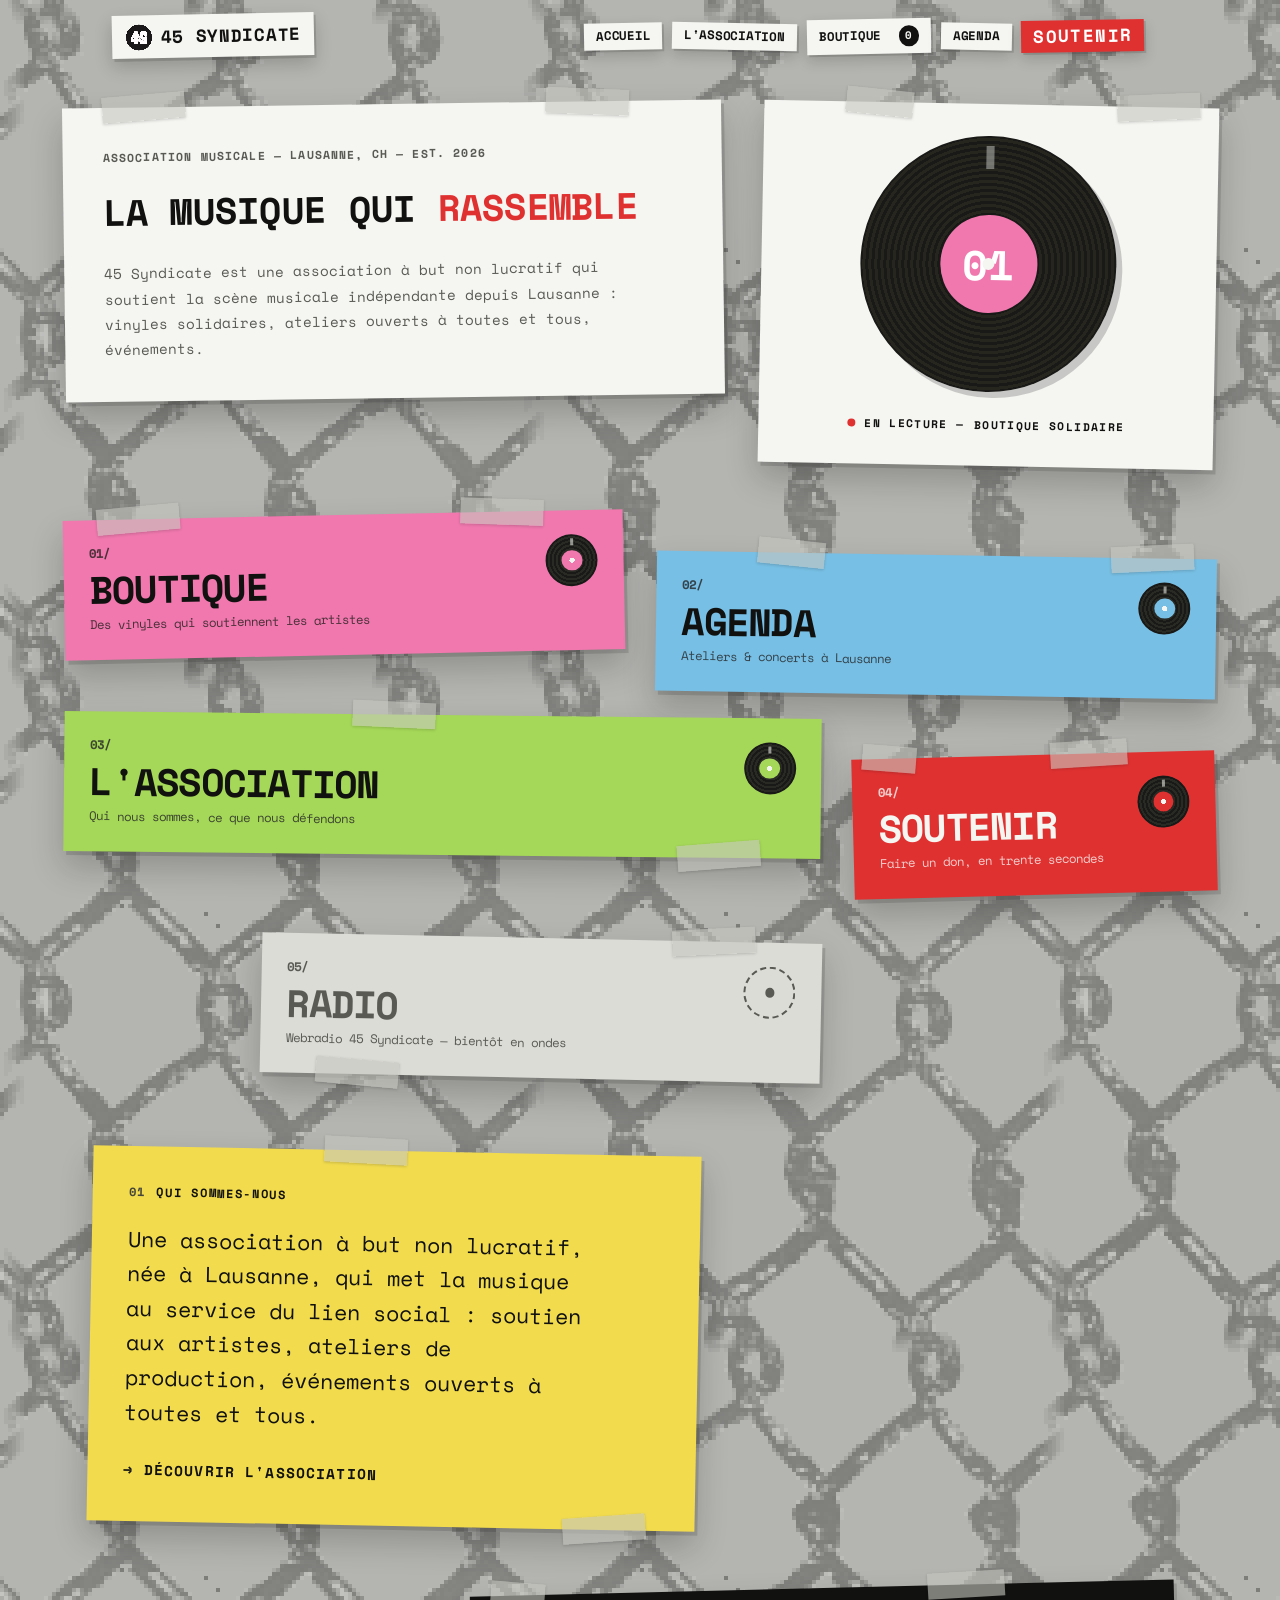
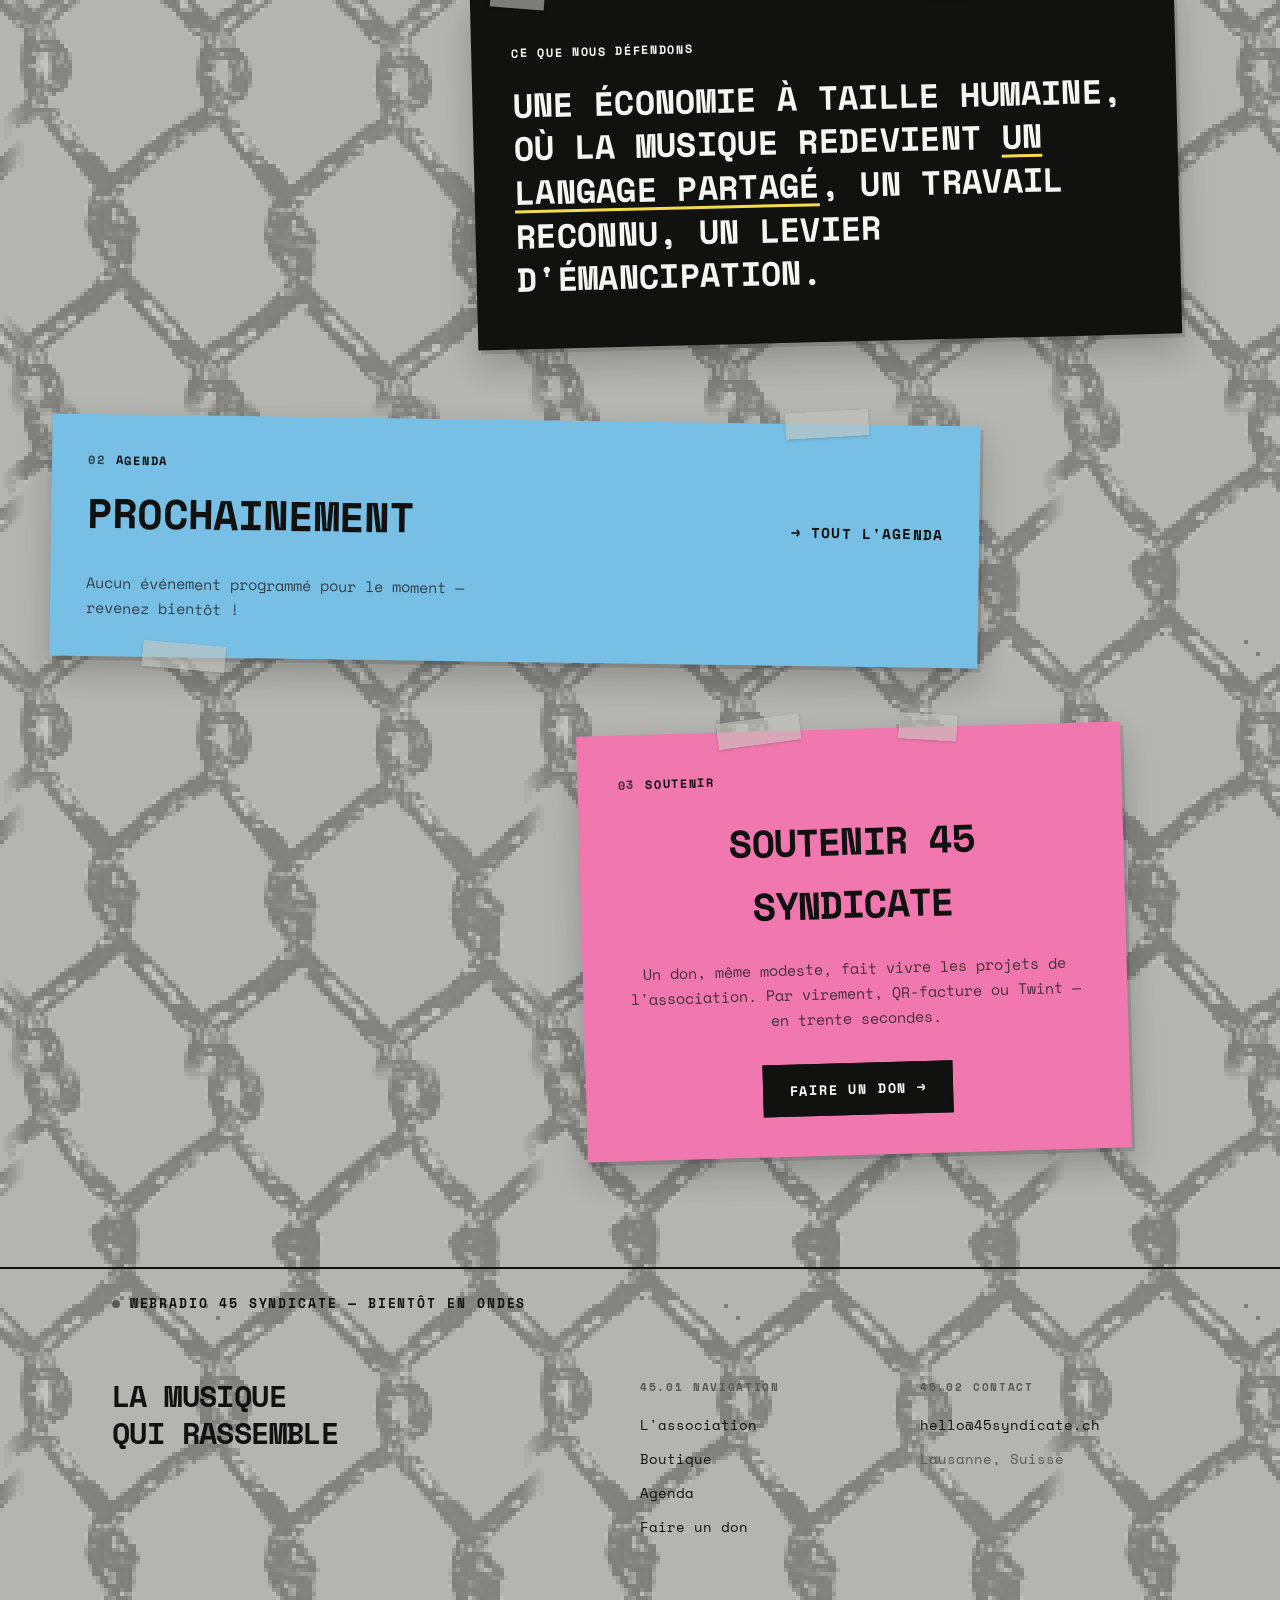
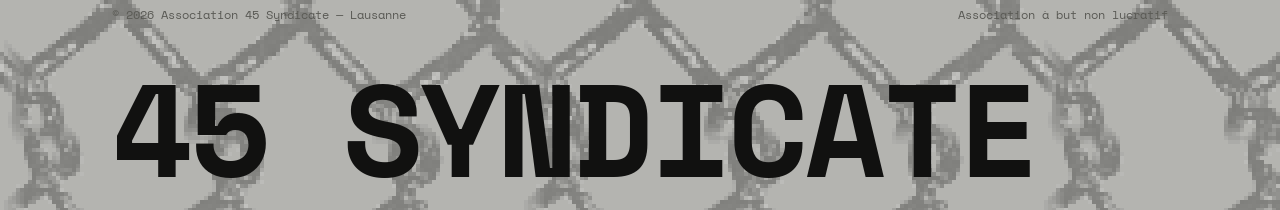
==== index.html @ 85df94db "Site 45 Syndicate — mur d'affiches sur grillage Association musicale à Lausanne : accueil en flyers " ====
<!DOCTYPE html>
<html lang="fr">
<head>
  <meta charset="UTF-8" />
  <meta name="viewport" content="width=device-width, initial-scale=1.0" />
  <title>45 Syndicate — Association musicale à Lausanne</title>
  <meta name="description" content="45 Syndicate est une association musicale lausannoise à but non lucratif : soutien aux artistes indépendants, vinyles solidaires, événements et bientôt une webradio." />
  <link rel="icon" type="image/png" href="./assets/favicon.png" />
  <link rel="preconnect" href="https://fonts.googleapis.com" />
  <link rel="preconnect" href="https://fonts.gstatic.com" crossorigin />
  <link href="https://fonts.googleapis.com/css2?family=Space+Mono:wght@400;700&display=swap" rel="stylesheet" />
  <link rel="stylesheet" href="./css/styles.css" />
</head>
<body data-page="home">

  <header class="site-header">
    <nav class="nav" aria-label="Navigation principale">
      <a class="nav__logo" href="./index.html"><img class="nav__logo-mark" src="./assets/logo-mark.png" alt="" width="30" height="30" />45 SYNDICATE</a>
      <button class="nav__toggle" type="button" aria-expanded="false" aria-controls="nav-menu">
        <span class="nav__toggle-line" aria-hidden="true"></span>
        <span class="nav__toggle-line" aria-hidden="true"></span>
        <span class="visually-hidden">Menu</span>
      </button>
      <ul id="nav-menu" class="nav__menu">
        <li><a href="./index.html" aria-current="page"><span class="nav__num" aria-hidden="true">01</span>Accueil</a></li>
        <li><a href="./association.html"><span class="nav__num" aria-hidden="true">02</span>L'association</a></li>
        <li><a href="./shop.html"><span class="nav__num" aria-hidden="true">03</span>Boutique <span class="nav__cart-count" data-cart-count hidden>0</span></a></li>
        <li><a href="./agenda.html"><span class="nav__num" aria-hidden="true">04</span>Agenda</a></li>
        <li class="nav__item-cta"><a class="nav__cta" href="./association.html#soutenir">Soutenir</a></li>
        <li class="nav__menu-meta">
          <a href="mailto:hello@45syndicate.ch">hello@45syndicate.ch</a>
          <span>Lausanne, Suisse</span>
          <span class="nav__menu-radio"><span class="nav__menu-radio-dot" aria-hidden="true"></span>Webradio — bientôt en ondes</span>
        </li>
      </ul>
    </nav>
  </header>

  <main>
    <div class="wall-top">
      <section class="intro window reveal" aria-label="45 Syndicate — Association musicale à Lausanne">
        <p class="page-hero__meta">Association musicale — Lausanne, CH — Est. 2026</p>
        <h1 class="screen__title">La musique qui <em>rassemble</em></h1>
        <p class="screen__lead">
          45 Syndicate est une association à but non lucratif qui soutient la
          scène musicale indépendante depuis Lausanne&nbsp;: vinyles solidaires,
          ateliers ouverts à toutes et tous, événements.
        </p>
      </section>
      <aside class="deck window reveal" aria-hidden="true">
        <div class="universe__player">
          <div class="player-disc">
            <span class="player-disc__label"><span class="player-disc__num" data-disc-num>01</span></span>
          </div>
          <p class="player__caption">
            <span class="player__caption-dot"></span>
            En lecture&nbsp;— <span data-disc-caption>Boutique solidaire</span>
          </p>
        </div>
      </aside>
    </div>

    <nav class="flyers" data-tracklist aria-label="Sections du site">
      <a class="index-row window reveal is-active" href="./shop.html" data-track="01" data-track-label="Boutique solidaire">
        <span class="index-row__num" aria-hidden="true">01</span>
        <span class="index-row__body">
          <span class="index-row__title">Boutique</span>
          <span class="index-row__label">Des vinyles qui soutiennent les artistes</span>
        </span>
        <span class="index-row__disc" aria-hidden="true"></span>
      </a>
      <a class="index-row window reveal" href="./agenda.html" data-track="02" data-track-label="Agenda">
        <span class="index-row__num" aria-hidden="true">02</span>
        <span class="index-row__body">
          <span class="index-row__title">Agenda</span>
          <span class="index-row__label">Ateliers &amp; concerts à Lausanne</span>
        </span>
        <span class="index-row__disc" aria-hidden="true"></span>
      </a>
      <a class="index-row window reveal" href="./association.html" data-track="03" data-track-label="L'association">
        <span class="index-row__num" aria-hidden="true">03</span>
        <span class="index-row__body">
          <span class="index-row__title">L'association</span>
          <span class="index-row__label">Qui nous sommes, ce que nous défendons</span>
        </span>
        <span class="index-row__disc" aria-hidden="true"></span>
      </a>
      <a class="index-row index-row--accent window reveal" href="./association.html#soutenir" data-track="04" data-track-label="Soutenir">
        <span class="index-row__num" aria-hidden="true">04</span>
        <span class="index-row__body">
          <span class="index-row__title">Soutenir</span>
          <span class="index-row__label">Faire un don, en trente secondes</span>
        </span>
        <span class="index-row__disc" aria-hidden="true"></span>
      </a>
      <div class="index-row index-row--ghost window reveal" data-track="05" data-track-label="Radio — bientôt en ondes">
        <span class="index-row__num" aria-hidden="true">05</span>
        <span class="index-row__body">
          <span class="index-row__title">Radio</span>
          <span class="index-row__label">Webradio 45 Syndicate — bientôt en ondes</span>
        </span>
        <span class="index-row__disc" aria-hidden="true"></span>
      </div>
    </nav>

    <section class="home-mission window reveal">
      <p class="section-label"><span class="section-label__index" aria-hidden="true">01</span>Qui sommes-nous</p>
      <p class="home-mission__text">
        Une association à but non lucratif, née à Lausanne, qui met la musique
        au service du lien social&nbsp;: soutien aux artistes, ateliers de
        production, événements ouverts à toutes et tous.
      </p>
      <a class="link-arrow" href="./association.html">Découvrir l'association</a>
    </section>

    <section class="statement window reveal" aria-label="Ce que nous défendons">
      <div class="statement__inner">
        <p class="section-label">Ce que nous défendons</p>
        <p class="statement__text">
          Une économie à taille humaine, où la musique redevient
          <em>un langage partagé</em>, un travail reconnu, un levier
          d'émancipation.
        </p>
      </div>
    </section>

    <section class="home-agenda window reveal" aria-labelledby="home-agenda-title">
      <p class="section-label"><span class="section-label__index" aria-hidden="true">02</span>Agenda</p>
      <div class="section-head">
        <h2 id="home-agenda-title" class="section-title">Prochainement</h2>
        <a class="link-arrow" href="./agenda.html">Tout l'agenda</a>
      </div>
      <div class="events-teaser" data-events-teaser>
        <p class="empty-note">Chargement des événements…</p>
      </div>
    </section>

    <section class="home-support window reveal" aria-labelledby="home-support-title">
      <p class="section-label"><span class="section-label__index" aria-hidden="true">03</span>Soutenir</p>
      <h2 id="home-support-title" class="home-support__title">Soutenir 45 Syndicate</h2>
      <p class="home-support__text">
        Un don, même modeste, fait vivre les projets de l'association.
        Par virement, QR-facture ou Twint — en trente secondes.
      </p>
      <a class="btn btn--accent" href="./association.html#soutenir">Faire un don <span aria-hidden="true">→</span></a>
    </section>
  </main>

  <footer class="site-footer">
    <div class="footer__radio" role="status">
      <span class="footer__radio-dot" aria-hidden="true"></span>
      Webradio 45 Syndicate — bientôt en ondes
    </div>
    <div class="footer__main">
      <p class="footer__tagline">La musique<br />qui rassemble</p>
      <nav class="footer__block" aria-label="Navigation secondaire">
        <p class="footer__block-title"><span class="footer__block-index" aria-hidden="true">45.01</span>Navigation</p>
        <ul class="footer__list">
          <li><a href="./association.html">L'association</a></li>
          <li><a href="./shop.html">Boutique</a></li>
          <li><a href="./agenda.html">Agenda</a></li>
          <li><a href="./association.html#soutenir">Faire un don</a></li>
        </ul>
      </nav>
      <div class="footer__block">
        <p class="footer__block-title"><span class="footer__block-index" aria-hidden="true">45.02</span>Contact</p>
        <ul class="footer__list">
          <li><a href="mailto:hello@45syndicate.ch">hello@45syndicate.ch</a></li>
          <li>Lausanne, Suisse</li>
        </ul>
      </div>
    </div>
    <div class="footer__legal">
      <p>© 2026 Association 45 Syndicate — Lausanne</p>
      <p>Association à but non lucratif</p>
    </div>
    <p class="footer__brandmark" aria-hidden="true"><span>45</span> SYNDICATE</p>
  </footer>

  <script type="module" src="./js/main.js"></script>
</body>
</html>
---- css/styles.css ----
/* Point d'entrée CSS — orchestre tous les styles du site 45 Syndicate */
@import url("reset.css");
@import url("base.css");
@import url("nav.css");
@import url("hero.css");
@import url("home.css");
@import url("tracklist.css");
@import url("blocks.css");
@import url("association.css");
@import url("mission.css");
@import url("shop.css");
@import url("agenda.css");
@import url("forms.css");
@import url("cta.css");
@import url("footer.css");
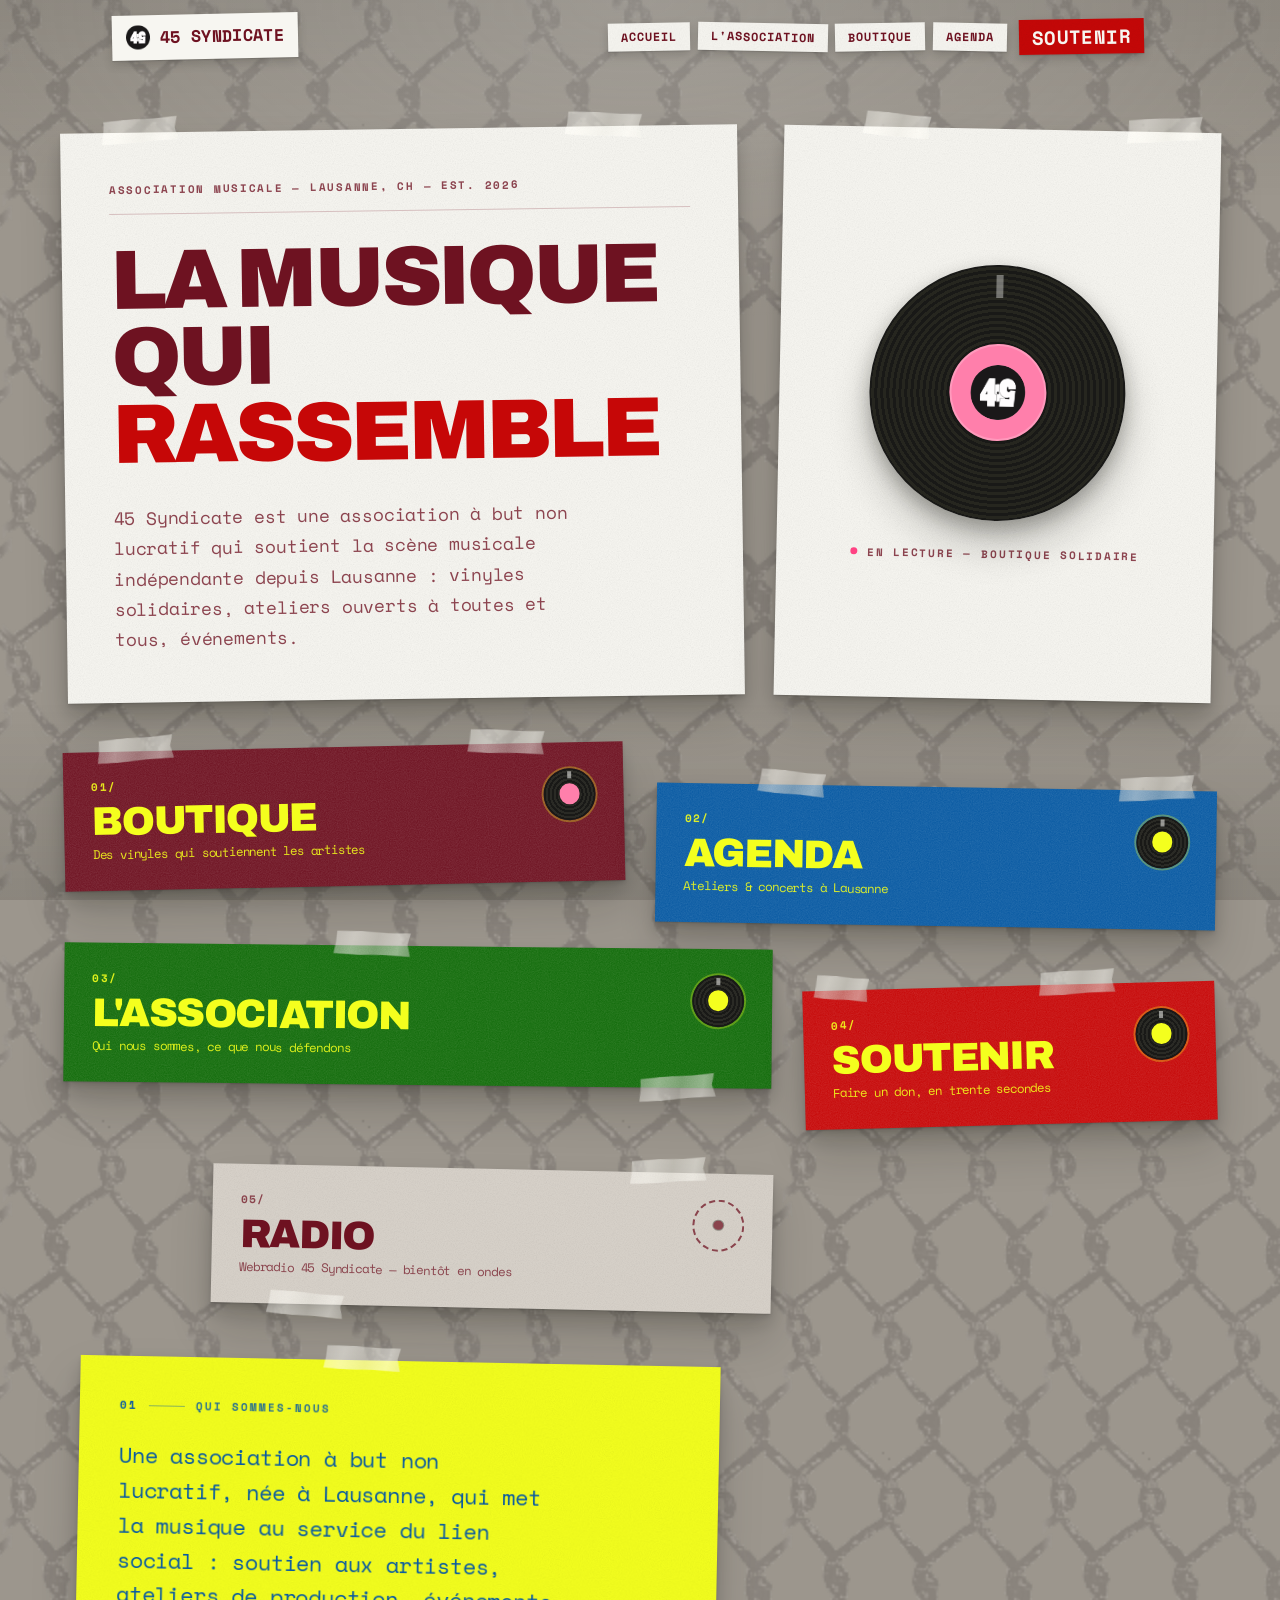
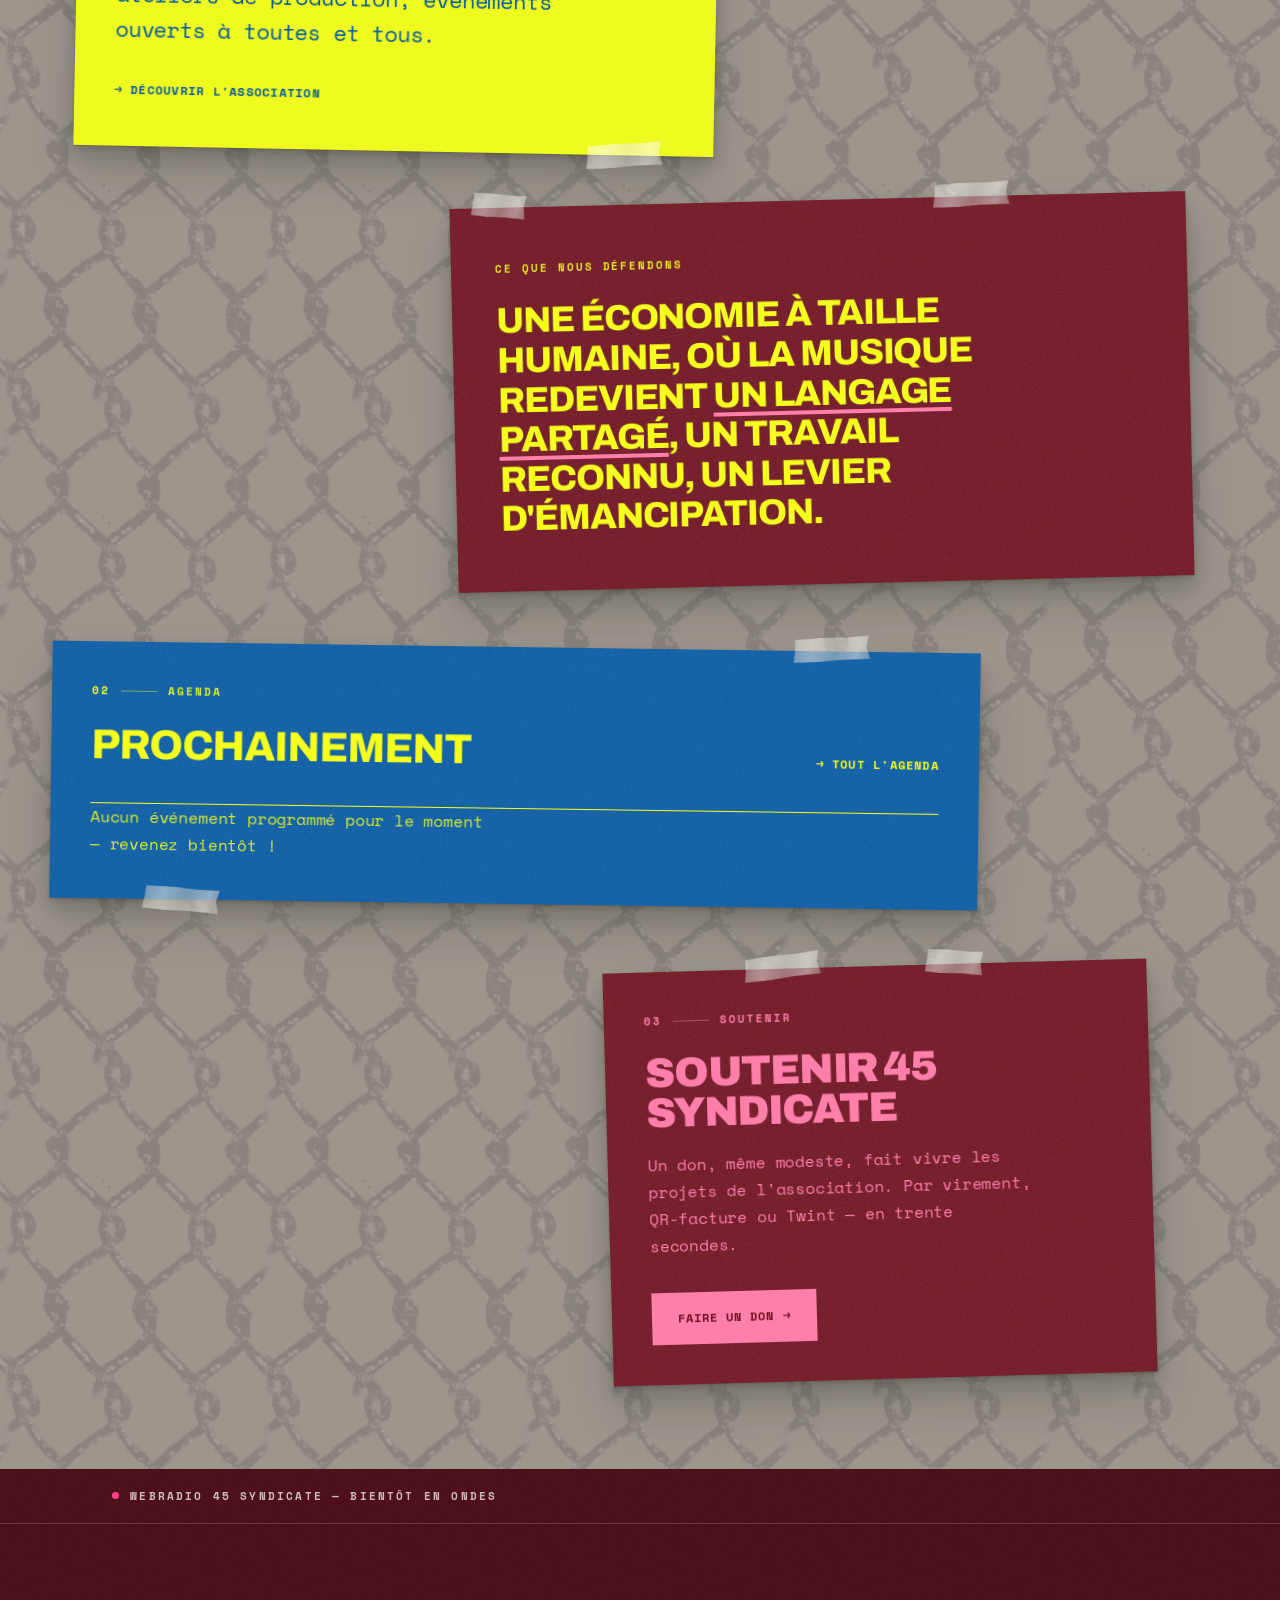
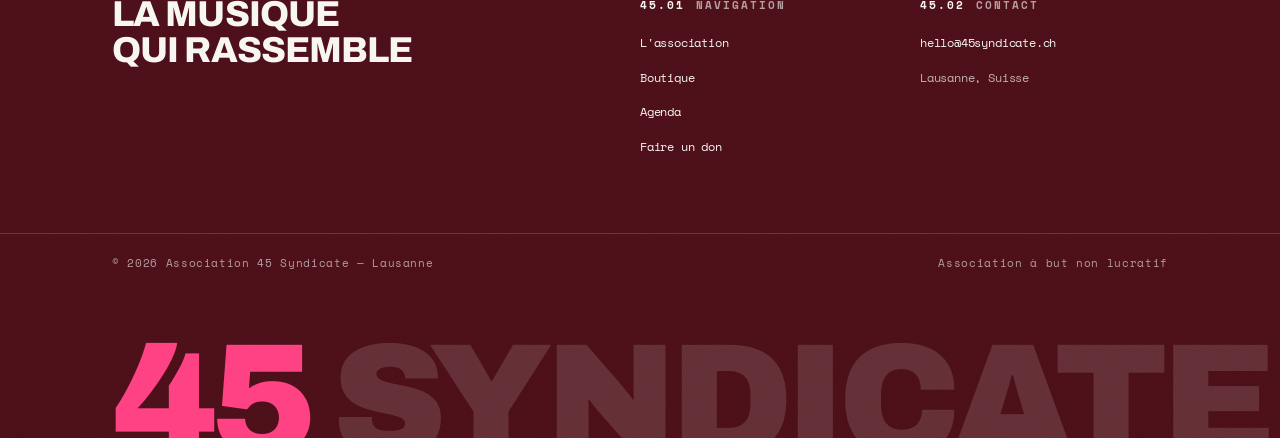
==== commit d4002334: "Direction artistique : sérigraphie deux couleurs Passe le site d'affiches pastel à encre noire à un " ====
--- a/index.html
+++ b/index.html
@@ -8,10 +8,11 @@
   <link rel="icon" type="image/png" href="./assets/favicon.png" />
   <link rel="preconnect" href="https://fonts.googleapis.com" />
   <link rel="preconnect" href="https://fonts.gstatic.com" crossorigin />
-  <link href="https://fonts.googleapis.com/css2?family=Space+Mono:wght@400;700&display=swap" rel="stylesheet" />
+  <link href="https://fonts.googleapis.com/css2?family=Archivo:wght@600;800;900&family=Space+Mono:wght@400;700&display=swap" rel="stylesheet" />
   <link rel="stylesheet" href="./css/styles.css" />
 </head>
 <body data-page="home">
+  <a class="skip-link" href="#contenu">Aller au contenu</a>
 
   <header class="site-header">
     <nav class="nav" aria-label="Navigation principale">
@@ -36,7 +37,7 @@
     </nav>
   </header>
 
-  <main>
+  <main id="contenu" tabindex="-1">
     <div class="wall-top">
       <section class="intro window reveal" aria-label="45 Syndicate — Association musicale à Lausanne">
         <p class="page-hero__meta">Association musicale — Lausanne, CH — Est. 2026</p>
@@ -50,7 +51,7 @@
       <aside class="deck window reveal" aria-hidden="true">
         <div class="universe__player">
           <div class="player-disc">
-            <span class="player-disc__label"><span class="player-disc__num" data-disc-num>01</span></span>
+            <span class="player-disc__label"><img class="player-disc__logo" src="./assets/logo-mark.png" alt="" width="72" height="72" /></span>
           </div>
           <p class="player__caption">
             <span class="player__caption-dot"></span>
--- a/css/styles.css
+++ b/css/styles.css
@@ -1,6 +1,7 @@
 /* Point d'entrée CSS — orchestre tous les styles du site 45 Syndicate */
 @import url("reset.css");
 @import url("base.css");
+@import url("papers.css");
 @import url("nav.css");
 @import url("hero.css");
 @import url("home.css");
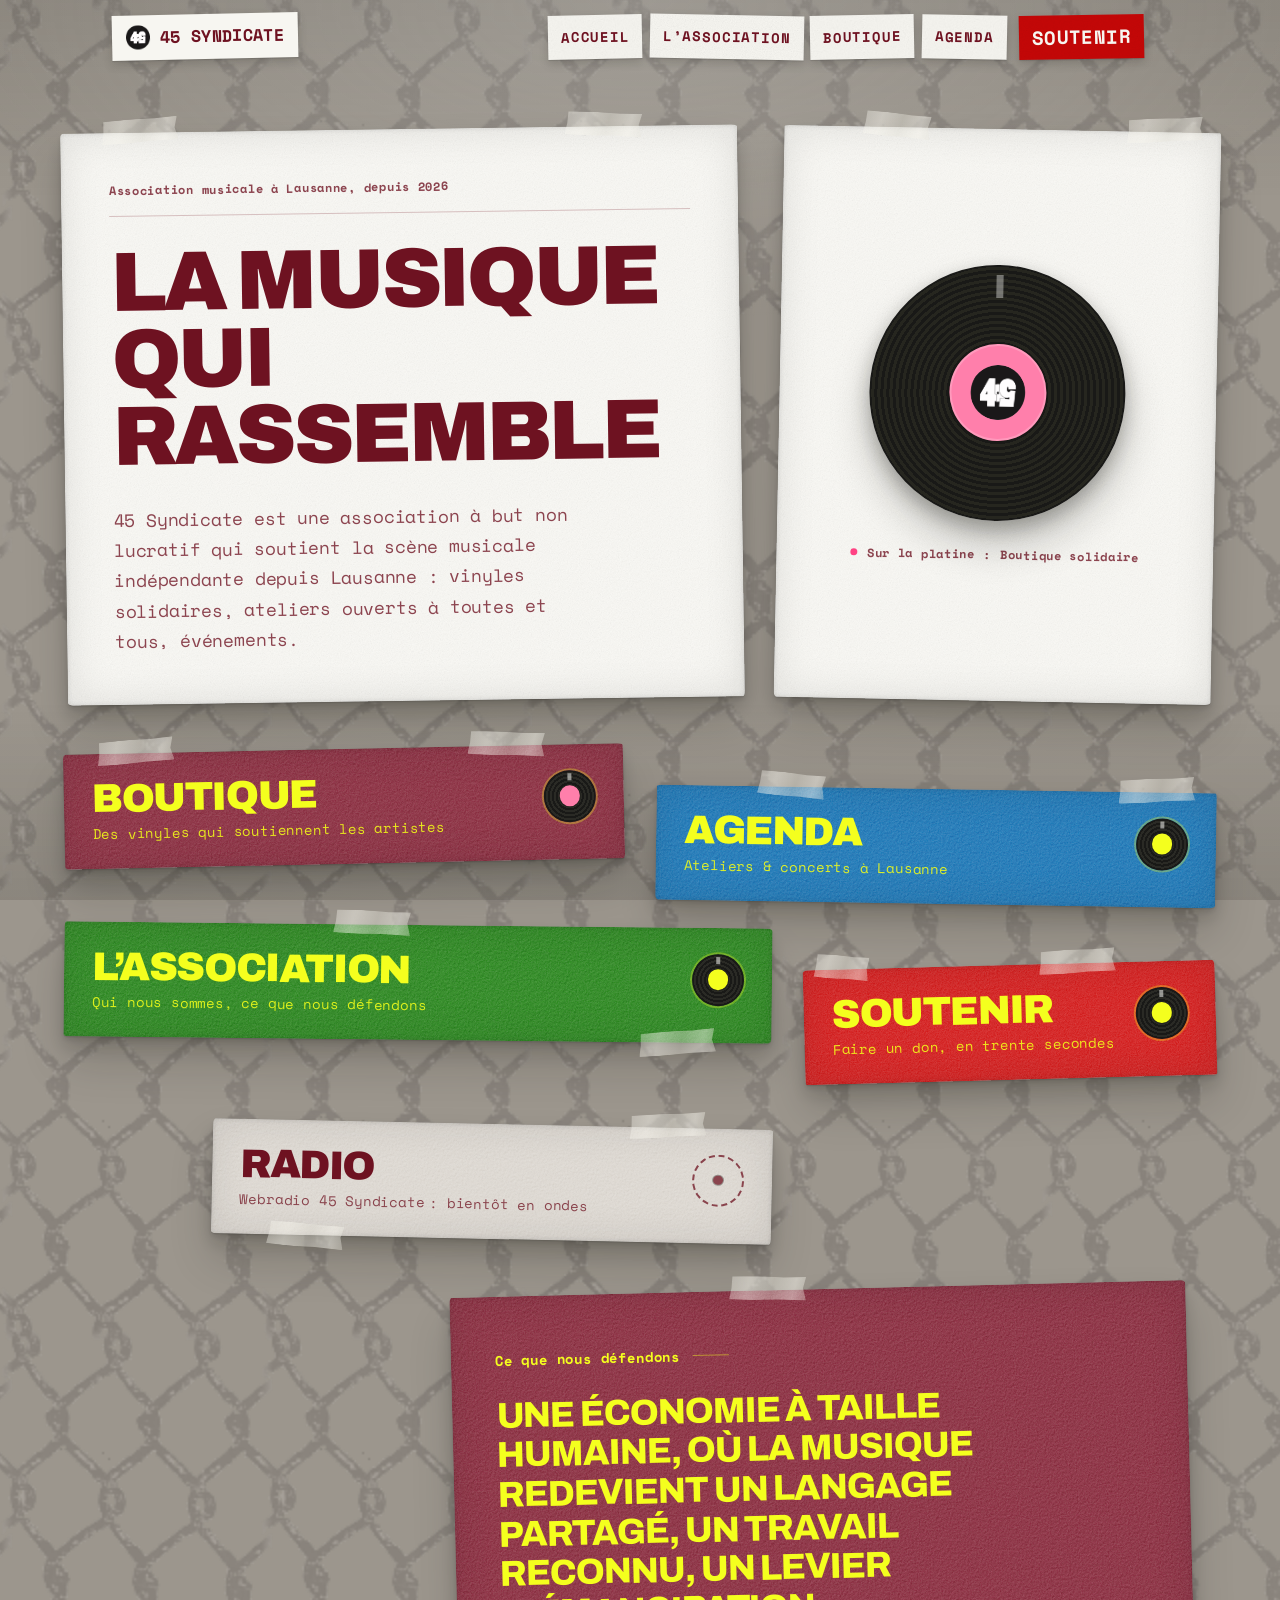
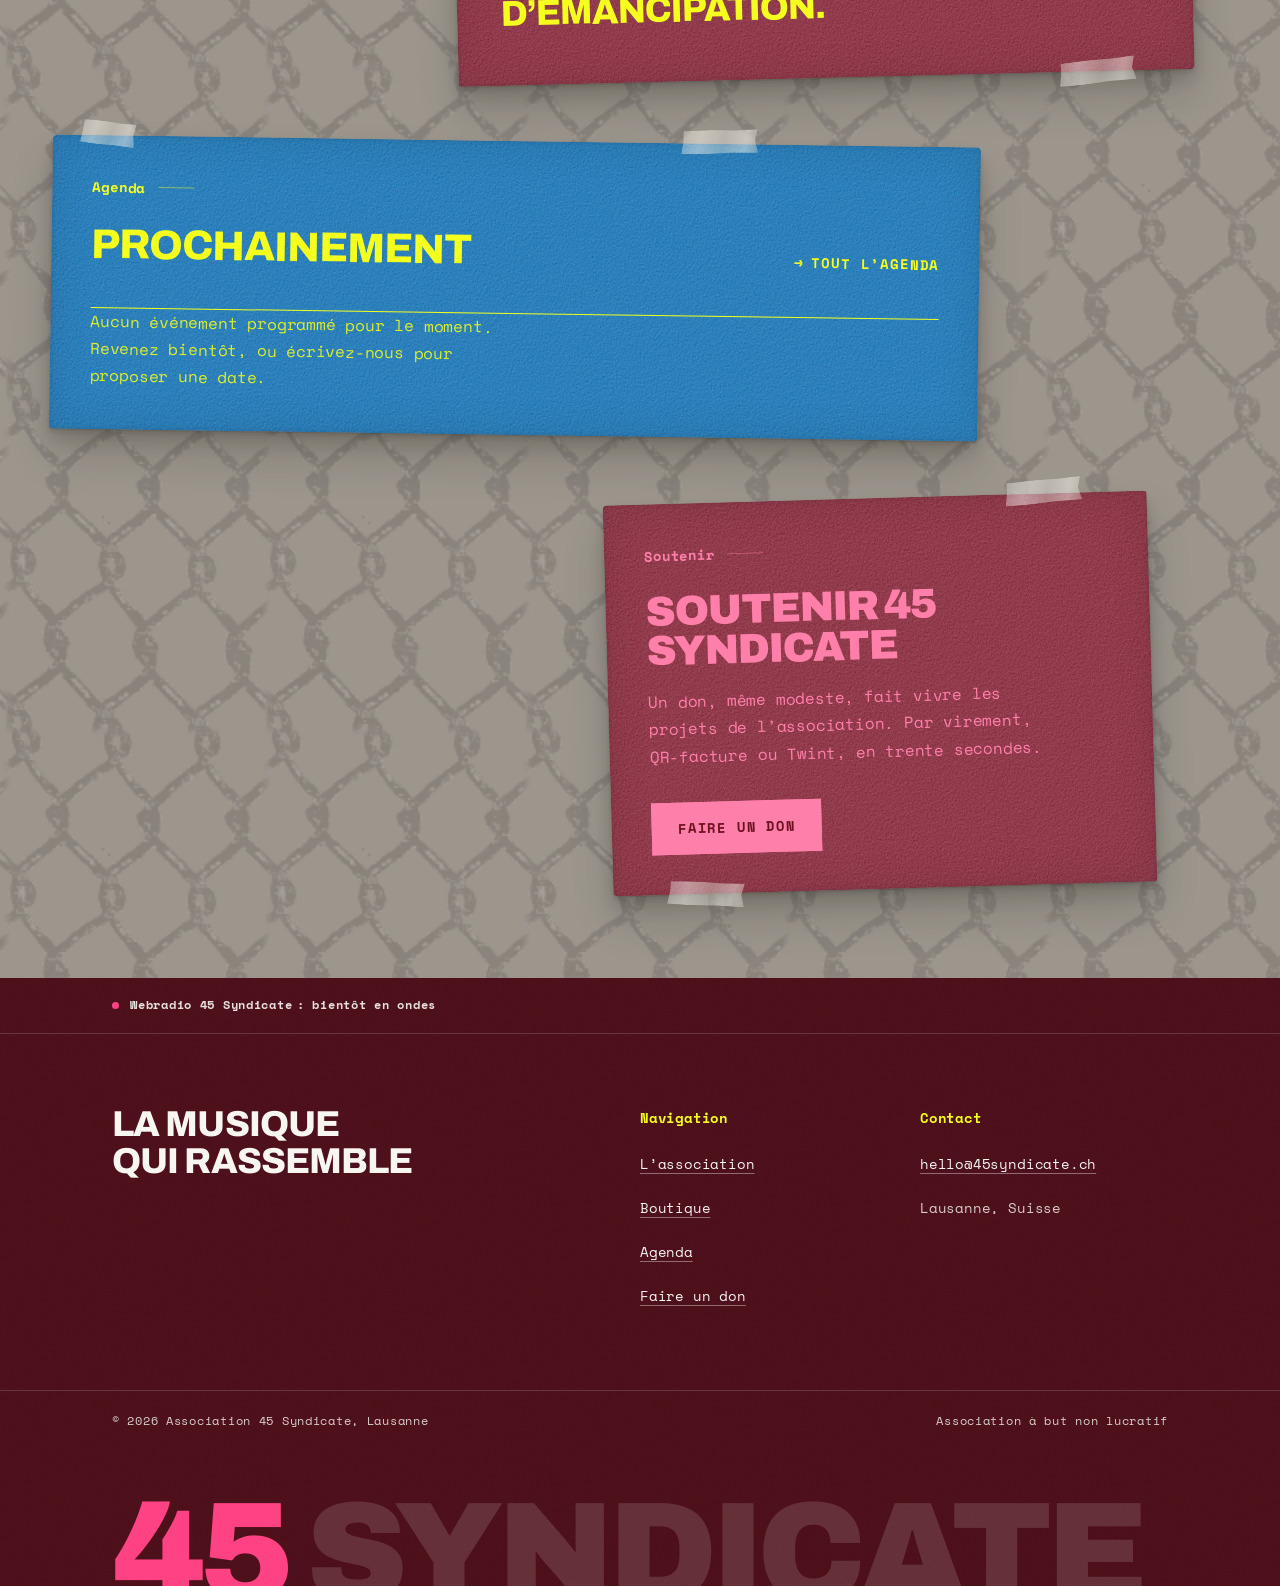
==== commit 1d84cf5a: "Refonte de l'interface, atelier DJ/MAO et vraies coordonnées Interface - Navigation mobile en flyers" ====
--- a/index.html
+++ b/index.html
@@ -1,15 +1,33 @@
 <!DOCTYPE html>
-<html lang="fr">
+<html lang="fr-CH">
 <head>
   <meta charset="UTF-8" />
   <meta name="viewport" content="width=device-width, initial-scale=1.0" />
-  <title>45 Syndicate — Association musicale à Lausanne</title>
+  <title>45 Syndicate | Association musicale à Lausanne</title>
   <meta name="description" content="45 Syndicate est une association musicale lausannoise à but non lucratif : soutien aux artistes indépendants, vinyles solidaires, événements et bientôt une webradio." />
   <link rel="icon" type="image/png" href="./assets/favicon.png" />
   <link rel="preconnect" href="https://fonts.googleapis.com" />
   <link rel="preconnect" href="https://fonts.gstatic.com" crossorigin />
   <link href="https://fonts.googleapis.com/css2?family=Archivo:wght@600;800;900&family=Space+Mono:wght@400;700&display=swap" rel="stylesheet" />
-  <link rel="stylesheet" href="./css/styles.css" />
+  <link rel="stylesheet" href="./css/jetons.css" />
+  <link rel="stylesheet" href="./css/reset.css" />
+  <link rel="stylesheet" href="./css/base.css" />
+  <link rel="stylesheet" href="./css/poster.css" />
+  <link rel="stylesheet" href="./css/paper-texture.css" />
+  <link rel="stylesheet" href="./css/buttons.css" />
+  <link rel="stylesheet" href="./css/papers.css" />
+  <link rel="stylesheet" href="./css/nav-papers.css" />
+  <link rel="stylesheet" href="./css/nav.css" />
+  <link rel="stylesheet" href="./css/nav-menu.css" />
+  <link rel="stylesheet" href="./css/nav-flyers.css" />
+  <link rel="stylesheet" href="./css/nav-desktop.css" />
+  <link rel="stylesheet" href="./css/hero.css" />
+  <link rel="stylesheet" href="./css/home.css" />
+  <link rel="stylesheet" href="./css/tracklist.css" />
+  <link rel="stylesheet" href="./css/deck.css" />
+  <link rel="stylesheet" href="./css/blocks.css" />
+  <link rel="stylesheet" href="./css/agenda.css" />
+  <link rel="stylesheet" href="./css/footer.css" />
 </head>
 <body data-page="home">
   <a class="skip-link" href="#contenu">Aller au contenu</a>
@@ -18,20 +36,21 @@
     <nav class="nav" aria-label="Navigation principale">
       <a class="nav__logo" href="./index.html"><img class="nav__logo-mark" src="./assets/logo-mark.png" alt="" width="30" height="30" />45 SYNDICATE</a>
       <button class="nav__toggle" type="button" aria-expanded="false" aria-controls="nav-menu">
-        <span class="nav__toggle-line" aria-hidden="true"></span>
-        <span class="nav__toggle-line" aria-hidden="true"></span>
-        <span class="visually-hidden">Menu</span>
+        <span class="nav__toggle-lines" aria-hidden="true">
+          <span class="nav__toggle-line"></span>
+          <span class="nav__toggle-line"></span>
+        </span>
+        <span class="nav__toggle-label">Menu</span>
       </button>
       <ul id="nav-menu" class="nav__menu">
-        <li><a href="./index.html" aria-current="page"><span class="nav__num" aria-hidden="true">01</span>Accueil</a></li>
-        <li><a href="./association.html"><span class="nav__num" aria-hidden="true">02</span>L'association</a></li>
-        <li><a href="./shop.html"><span class="nav__num" aria-hidden="true">03</span>Boutique <span class="nav__cart-count" data-cart-count hidden>0</span></a></li>
-        <li><a href="./agenda.html"><span class="nav__num" aria-hidden="true">04</span>Agenda</a></li>
+        <li><a href="./index.html" aria-current="page">Accueil</a></li>
+        <li><a href="./association.html">L’association</a></li>
+        <li><a href="./shop.html">Boutique <span class="nav__cart-count" data-cart-count hidden>0</span></a></li>
+        <li><a href="./agenda.html">Agenda</a></li>
         <li class="nav__item-cta"><a class="nav__cta" href="./association.html#soutenir">Soutenir</a></li>
         <li class="nav__menu-meta">
           <a href="mailto:hello@45syndicate.ch">hello@45syndicate.ch</a>
           <span>Lausanne, Suisse</span>
-          <span class="nav__menu-radio"><span class="nav__menu-radio-dot" aria-hidden="true"></span>Webradio — bientôt en ondes</span>
         </li>
       </ul>
     </nav>
@@ -39,132 +58,117 @@
 
   <main id="contenu" tabindex="-1">
     <div class="wall-top">
-      <section class="intro window reveal" aria-label="45 Syndicate — Association musicale à Lausanne">
-        <p class="page-hero__meta">Association musicale — Lausanne, CH — Est. 2026</p>
-        <h1 class="screen__title">La musique qui <em>rassemble</em></h1>
+      <section class="intro window" aria-label="45 Syndicate, association musicale à Lausanne">
+        <p class="page-hero__meta">Association musicale à Lausanne, depuis 2026</p>
+        <h1 class="screen__title">La musique qui rassemble</h1>
         <p class="screen__lead">
           45 Syndicate est une association à but non lucratif qui soutient la
           scène musicale indépendante depuis Lausanne&nbsp;: vinyles solidaires,
           ateliers ouverts à toutes et tous, événements.
         </p>
       </section>
-      <aside class="deck window reveal" aria-hidden="true">
+      <aside class="deck window" aria-hidden="true">
         <div class="universe__player">
           <div class="player-disc">
             <span class="player-disc__label"><img class="player-disc__logo" src="./assets/logo-mark.png" alt="" width="72" height="72" /></span>
           </div>
           <p class="player__caption">
             <span class="player__caption-dot"></span>
-            En lecture&nbsp;— <span data-disc-caption>Boutique solidaire</span>
+            Sur la platine&nbsp;: <span data-disc-caption>Boutique solidaire</span>
           </p>
         </div>
       </aside>
     </div>
 
     <nav class="flyers" data-tracklist aria-label="Sections du site">
-      <a class="index-row window reveal is-active" href="./shop.html" data-track="01" data-track-label="Boutique solidaire">
-        <span class="index-row__num" aria-hidden="true">01</span>
+      <a class="index-row window is-active" href="./shop.html" data-track data-track-label="Boutique solidaire">
         <span class="index-row__body">
           <span class="index-row__title">Boutique</span>
           <span class="index-row__label">Des vinyles qui soutiennent les artistes</span>
         </span>
         <span class="index-row__disc" aria-hidden="true"></span>
       </a>
-      <a class="index-row window reveal" href="./agenda.html" data-track="02" data-track-label="Agenda">
-        <span class="index-row__num" aria-hidden="true">02</span>
+      <a class="index-row window" href="./agenda.html" data-track data-track-label="Agenda">
         <span class="index-row__body">
           <span class="index-row__title">Agenda</span>
           <span class="index-row__label">Ateliers &amp; concerts à Lausanne</span>
         </span>
         <span class="index-row__disc" aria-hidden="true"></span>
       </a>
-      <a class="index-row window reveal" href="./association.html" data-track="03" data-track-label="L'association">
-        <span class="index-row__num" aria-hidden="true">03</span>
+      <a class="index-row window" href="./association.html" data-track data-track-label="L’association">
         <span class="index-row__body">
-          <span class="index-row__title">L'association</span>
+          <span class="index-row__title">L’association</span>
           <span class="index-row__label">Qui nous sommes, ce que nous défendons</span>
         </span>
         <span class="index-row__disc" aria-hidden="true"></span>
       </a>
-      <a class="index-row index-row--accent window reveal" href="./association.html#soutenir" data-track="04" data-track-label="Soutenir">
-        <span class="index-row__num" aria-hidden="true">04</span>
+      <a class="index-row index-row--accent window" href="./association.html#soutenir" data-track data-track-label="Soutenir">
         <span class="index-row__body">
           <span class="index-row__title">Soutenir</span>
           <span class="index-row__label">Faire un don, en trente secondes</span>
         </span>
         <span class="index-row__disc" aria-hidden="true"></span>
       </a>
-      <div class="index-row index-row--ghost window reveal" data-track="05" data-track-label="Radio — bientôt en ondes">
-        <span class="index-row__num" aria-hidden="true">05</span>
+      <div class="index-row index-row--ghost window" data-track data-track-label="Radio, bientôt en ondes">
         <span class="index-row__body">
           <span class="index-row__title">Radio</span>
-          <span class="index-row__label">Webradio 45 Syndicate — bientôt en ondes</span>
+          <span class="index-row__label">Webradio 45 Syndicate&#8239;: bientôt en ondes</span>
         </span>
         <span class="index-row__disc" aria-hidden="true"></span>
       </div>
     </nav>
 
-    <section class="home-mission window reveal">
-      <p class="section-label"><span class="section-label__index" aria-hidden="true">01</span>Qui sommes-nous</p>
-      <p class="home-mission__text">
-        Une association à but non lucratif, née à Lausanne, qui met la musique
-        au service du lien social&nbsp;: soutien aux artistes, ateliers de
-        production, événements ouverts à toutes et tous.
-      </p>
-      <a class="link-arrow" href="./association.html">Découvrir l'association</a>
-    </section>
-
-    <section class="statement window reveal" aria-label="Ce que nous défendons">
+    <section class="statement window" aria-label="Ce que nous défendons">
       <div class="statement__inner">
         <p class="section-label">Ce que nous défendons</p>
         <p class="statement__text">
           Une économie à taille humaine, où la musique redevient
-          <em>un langage partagé</em>, un travail reconnu, un levier
-          d'émancipation.
+          un langage partagé, un travail reconnu, un levier
+          d’émancipation.
         </p>
       </div>
     </section>
 
-    <section class="home-agenda window reveal" aria-labelledby="home-agenda-title">
-      <p class="section-label"><span class="section-label__index" aria-hidden="true">02</span>Agenda</p>
+    <section class="home-agenda window" aria-labelledby="home-agenda-title">
+      <p class="section-label">Agenda</p>
       <div class="section-head">
         <h2 id="home-agenda-title" class="section-title">Prochainement</h2>
-        <a class="link-arrow" href="./agenda.html">Tout l'agenda</a>
+        <a class="link-arrow" href="./agenda.html">Tout l’agenda</a>
       </div>
       <div class="events-teaser" data-events-teaser>
         <p class="empty-note">Chargement des événements…</p>
       </div>
     </section>
 
-    <section class="home-support window reveal" aria-labelledby="home-support-title">
-      <p class="section-label"><span class="section-label__index" aria-hidden="true">03</span>Soutenir</p>
+    <section class="home-support window" aria-labelledby="home-support-title">
+      <p class="section-label">Soutenir</p>
       <h2 id="home-support-title" class="home-support__title">Soutenir 45 Syndicate</h2>
       <p class="home-support__text">
-        Un don, même modeste, fait vivre les projets de l'association.
-        Par virement, QR-facture ou Twint — en trente secondes.
+        Un don, même modeste, fait vivre les projets de l’association.
+        Par virement, QR-facture ou Twint, en trente secondes.
       </p>
-      <a class="btn btn--accent" href="./association.html#soutenir">Faire un don <span aria-hidden="true">→</span></a>
+      <a class="btn btn--accent" href="./association.html#soutenir">Faire un don</a>
     </section>
   </main>
 
   <footer class="site-footer">
-    <div class="footer__radio" role="status">
+    <div class="footer__radio">
       <span class="footer__radio-dot" aria-hidden="true"></span>
-      Webradio 45 Syndicate — bientôt en ondes
+      Webradio 45 Syndicate&#8239;: bientôt en ondes
     </div>
     <div class="footer__main">
       <p class="footer__tagline">La musique<br />qui rassemble</p>
       <nav class="footer__block" aria-label="Navigation secondaire">
-        <p class="footer__block-title"><span class="footer__block-index" aria-hidden="true">45.01</span>Navigation</p>
+        <p class="footer__block-title">Navigation</p>
         <ul class="footer__list">
-          <li><a href="./association.html">L'association</a></li>
+          <li><a href="./association.html">L’association</a></li>
           <li><a href="./shop.html">Boutique</a></li>
           <li><a href="./agenda.html">Agenda</a></li>
           <li><a href="./association.html#soutenir">Faire un don</a></li>
         </ul>
       </nav>
       <div class="footer__block">
-        <p class="footer__block-title"><span class="footer__block-index" aria-hidden="true">45.02</span>Contact</p>
+        <p class="footer__block-title">Contact</p>
         <ul class="footer__list">
           <li><a href="mailto:hello@45syndicate.ch">hello@45syndicate.ch</a></li>
           <li>Lausanne, Suisse</li>
@@ -172,7 +176,7 @@
       </div>
     </div>
     <div class="footer__legal">
-      <p>© 2026 Association 45 Syndicate — Lausanne</p>
+      <p>© 2026 Association 45 Syndicate, Lausanne</p>
       <p>Association à but non lucratif</p>
     </div>
     <p class="footer__brandmark" aria-hidden="true"><span>45</span> SYNDICATE</p>
--- a/css/jetons.css
+++ b/css/jetons.css
@@ -0,0 +1,101 @@
+/* JETONS — toutes les valeurs de base du site (palette, rôles, échelle,
+   espacements, mouvement). Les thèmes de papier sont dans papers.css. */
+:root {
+  /* Palette de référence — douze couleurs de sérigraphie.
+     Les composants ne les posent jamais au hasard : elles servent aux
+     thèmes de papier (css/papers.css) et aux rôles ci-dessous. Un
+     composant lit un rôle (--color-ink, --color-accent…), pas une teinte. */
+  --c-green: #116b09; /* Green House   */
+  --c-flossy: #ff7fab; /* Flossy        */
+  --c-hotpink: #ff4283; /* Hot Pink      */
+  --c-deepred: #c60707; /* Deep Red      */
+  --c-berry: #1f6bed; /* Kind Berry    */
+  --c-mellow: #f4ff1e; /* Mellow        */
+  --c-magenta: #ff1ec7; /* Magenta       */
+  --c-mutedblue: #518dff; /* Muted Blue    */
+  --c-cherry: #6e1221; /* Velvet Cherry */
+  --c-taffy: #e76290; /* Taffy         */
+  --c-vinyl: #0759a2; /* Blue Vinyl    */
+  --c-riviera: #5196e8; /* Riviera       */
+
+  /* Rôles par défaut : encre bordeaux sur papier blanc.
+     Plus de noir pur nulle part — l'encre la plus sombre du site
+     est le Velvet Cherry. */
+  --color-ink: var(--c-cherry);
+  --color-paper: #f7f6f1;
+  --color-accent: var(--c-deepred);
+  --color-accent-bright: var(--c-hotpink);
+  --disc-color: var(--c-flossy);
+
+  /* Le mur de grillage : un gris chaud, qui tient avec le bordeaux */
+  --color-bg: #9c968d;
+  --color-bg-deep: #857f76;
+
+  /* Bordeaux poussé au noir : la base sur laquelle la page se pose */
+  --color-ink-deep: #4b0c16;
+
+  /* Texte secondaire et filets : de l'encre diluée dans le papier,
+     comme une couche d'impression plus légère. Le taux s'adapte
+     par thème (--ink-soft / --ink-line) pour rester lisible aussi
+     bien sur papier clair que sur fond saturé. */
+  --ink-soft: 78%;
+  --ink-line: 24%;
+
+  --font-mono: "Space Mono", "Courier New", monospace;
+  --font-display: "Archivo", "Helvetica Neue", Arial, sans-serif;
+
+  /* Échelle typographique ------------------------------------- */
+  --fs-display: clamp(2.6rem, 7vw, 5.25rem);
+  --fs-h1: clamp(2.1rem, 5.4vw, 4rem);
+  --fs-h2: clamp(1.65rem, 3.4vw, 2.6rem);
+  --fs-h3: clamp(1.15rem, 2.1vw, 1.45rem);
+  --fs-lead: clamp(1rem, 1.4vw, 1.15rem);
+  --fs-body: 1rem;
+  --fs-meta: 0.875rem;
+  --fs-micro: 0.75rem;
+
+  --space-section: clamp(3.5rem, 7vw, 5.75rem);
+  --space-gutter: clamp(1.25rem, 4vw, 3rem);
+  --max-width: 72rem;
+
+  /* Affiches : angles nets, papier mat, ombre en couches ------ */
+  --radius-card: 0;
+  --border-frame: 2px solid var(--color-ink);
+  --frame-inline: clamp(1.4rem, 3vw, 2rem);
+  --frame-width: min(calc(100% - 2 * var(--frame-inline)), var(--max-width));
+
+  /* Ombre d'affiche : un contact serré + une diffusion large.
+     C'est ce qui fait décoller le papier du grillage. */
+  --shadow-poster: 0 1px 1px rgba(20, 20, 15, 0.1),
+    0 3px 5px rgba(20, 20, 15, 0.1), 0 10px 18px rgba(20, 20, 15, 0.14),
+    0 26px 44px rgba(20, 20, 15, 0.16);
+  --shadow-chip: 0 1px 1px rgba(20, 20, 15, 0.12),
+    0 4px 10px rgba(20, 20, 15, 0.18);
+
+  /* Grain de papier : une trame de bruit posée en multiply sur
+     chaque affiche, pour qu'elle ne soit pas un aplat numérique */
+  --paper-grain: url("data:image/svg+xml,%3Csvg xmlns='http://www.w3.org/2000/svg' width='140' height='140'%3E%3Cfilter id='g'%3E%3CfeTurbulence type='fractalNoise' baseFrequency='0.9' numOctaves='3' stitchTiles='stitch'/%3E%3CfeColorMatrix type='saturate' values='0'/%3E%3C/filter%3E%3Crect width='140' height='140' filter='url(%23g)' opacity='0.16'/%3E%3C/svg%3E");
+
+  /* Mouvement : une seule courbe de décélération, des durées courtes.
+     Rien ne dépasse 300 ms ; sous prefers-reduced-motion tout est coupé
+     (voir reset.css). */
+  --ease-out: cubic-bezier(0.23, 1, 0.32, 1);
+  --ease-settle: cubic-bezier(0.23, 1, 0.32, 1);
+  --transition: 160ms var(--ease-out);
+  --transition-slow: 250ms var(--ease-out);
+
+  /* Disques vinyle et platine : noirs chauds et sillons */
+  --disc-black: #17170f;
+  --disc-groove: #232319;
+  --deck-black: #191917;
+  --deck-groove: #26261f;
+  --deck-groove-light: #2a2a25;
+
+  /* Rôles utilitaires : plus aucune couleur en dur dans les composants */
+  --color-on-accent: #fff;
+  --color-field: #fff;
+  --color-placeholder: #6b6a63;
+  --color-error: var(--c-deepred);
+  --tracking-label: 0.06em;
+  --target-min: 2.75rem;
+}
--- a/css/base.css
+++ b/css/base.css
@@ -0,0 +1,178 @@
+/* Fondations — le mur de grillage et les affiches qu'on y colle.
+   Deux voix typographiques : Archivo (grasse, serrée) pour les titres
+   qui doivent crier, Space Mono pour tout ce qui est technique —
+   étiquettes, chiffres, texte courant. */
+
+html {
+  scroll-behavior: smooth;
+  /* Le contenu ancré ne se colle pas sous les étiquettes de nav */
+  scroll-padding-top: 6rem;
+}
+
+/* Le mur : la tuile de grillage (js/fence.js) répétée sur toute la
+   page. Elle est portée par <html> pour laisser <body> accueillir le
+   voile d'ambiance juste au-dessus. */
+html {
+  background-color: var(--color-bg);
+  background-image: var(--fence-tile, none);
+  background-size: var(--fence-size, auto);
+  background-repeat: repeat;
+}
+
+body {
+  position: relative;
+  font-family: var(--font-mono);
+  font-weight: 400;
+  font-size: var(--fs-body);
+  line-height: 1.7;
+  letter-spacing: -0.012em;
+  color: var(--color-ink);
+}
+
+/* Voile d'ambiance calé sur l'écran : lumière au centre, bords
+   assombris — le mur recule, les affiches avancent. Un calque fixe
+   plutôt qu'un background-attachment: fixed, qui rame sur iOS. */
+body::before {
+  content: "";
+  position: fixed;
+  inset: 0;
+  z-index: -1;
+  pointer-events: none;
+  background: radial-gradient(
+      120% 80% at 50% 0%,
+      rgba(255, 255, 255, 0.16) 0%,
+      rgba(255, 255, 255, 0) 45%
+    ),
+    linear-gradient(
+      180deg,
+      rgba(20, 20, 15, 0.12) 0%,
+      rgba(20, 20, 15, 0) 22%,
+      rgba(20, 20, 15, 0) 78%,
+      rgba(20, 20, 15, 0.12) 100%
+    );
+}
+
+main {
+  display: block;
+  /* Les affiches penchées et le ruban qui dépasse ne doivent pas
+     créer de défilement horizontal */
+  overflow-x: clip;
+}
+
+/* Titres : Archivo très grasse, serrée. Le mono reste pour tout le
+   reste — c'est le contraste entre les deux qui fait la hiérarchie. */
+h1,
+h2,
+h3 {
+  font-family: var(--font-display);
+  font-weight: 800;
+  letter-spacing: -0.025em;
+  line-height: 1.02;
+  text-transform: uppercase;
+  text-wrap: balance;
+}
+
+/* Texte secondaire et filets : de l'encre diluée dans le papier de
+   la surface courante. Déclaré sur chaque surface porteuse d'encre
+   (et non sur :root) pour que le calcul suive le thème local. */
+body,
+.window,
+.place,
+.donate__grid .donate__block,
+.order-confirm,
+.nav__menu a {
+  --color-gray: color-mix(
+    in srgb,
+    var(--color-ink) var(--ink-soft),
+    var(--color-paper)
+  );
+  --color-line: color-mix(
+    in srgb,
+    var(--color-ink) var(--ink-line),
+    var(--color-paper)
+  );
+}
+
+/* Anneau de focus à deux couches : reste visible sur le papier clair
+   comme sur les affiches noire et rouge */
+:focus-visible {
+  outline: 3px solid var(--color-ink);
+  outline-offset: 3px;
+  box-shadow: 0 0 0 6px var(--color-paper);
+}
+
+/* Helpers ------------------------------------------------ */
+.visually-hidden {
+  position: absolute;
+  width: 1px;
+  height: 1px;
+  padding: 0;
+  margin: -1px;
+  overflow: hidden;
+  clip: rect(0, 0, 0, 0);
+  white-space: nowrap;
+  border: 0;
+}
+
+/* Lien d'évitement : première tabulation de la page */
+.skip-link {
+  position: absolute;
+  top: 0;
+  left: 0;
+  z-index: 100;
+  padding: 0.9rem 1.25rem;
+  font-size: var(--fs-meta);
+  font-weight: 700;
+  text-transform: uppercase;
+  letter-spacing: var(--tracking-label);
+  text-decoration: none;
+  color: var(--color-paper);
+  background: var(--color-ink);
+  transform: translateY(-120%);
+  transition: transform var(--transition);
+}
+
+.skip-link:focus-visible {
+  transform: translateY(0);
+}
+
+/* Étiquette de section : le nom de la rubrique, en mono gras, suivi
+   d'un filet — la légende d'une planche, pas un sur-titre. */
+.section-label {
+  display: flex;
+  align-items: center;
+  gap: 0.8rem;
+  font-size: var(--fs-meta);
+  font-weight: 700;
+  color: var(--color-ink);
+  margin-bottom: 1.5rem;
+}
+
+.section-label::after {
+  content: "";
+  width: clamp(1.25rem, 3vw, 2.25rem);
+  border-top: 1px solid currentColor;
+  opacity: 0.45;
+}
+
+.section-title {
+  font-family: var(--font-display);
+  font-size: var(--fs-h2);
+  font-weight: 800;
+  text-transform: uppercase;
+  letter-spacing: -0.025em;
+  line-height: 1.02;
+}
+
+.section-head {
+  display: flex;
+  flex-wrap: wrap;
+  align-items: baseline;
+  justify-content: space-between;
+  gap: 0.75rem 2rem;
+  margin-bottom: 2rem;
+}
+
+.empty-note {
+  color: var(--color-gray);
+}
--- a/css/poster.css
+++ b/css/poster.css
@@ -0,0 +1,158 @@
+/* Affiches : le papier collé sur le mur — ombre, inclinaison, scotch. */
+
+/* Affiches collées sur le grillage : papier sans cadre, ombre portée,
+   inclinaison propre à chaque affiche (--tilt), largeur propre
+   (--poster-w) et scotch sur les coins ---------------------------- */
+.window {
+  --tilt: -0.8deg;
+  --poster-w: var(--frame-width);
+
+  position: relative;
+  width: var(--poster-w);
+  margin: var(--space-section) auto 0;
+  /* Tout est ré-évalué ici : chaque affiche porte sa propre encre,
+     et son texte secondaire est cette encre diluée dans SON papier */
+  color: var(--color-ink);
+  background-color: var(--poster-bg, var(--color-paper));
+  background-image: var(--paper-grain);
+  background-blend-mode: var(--paper-grain-blend, multiply);
+  box-shadow: var(--shadow-poster);
+  transform: rotate(var(--tilt));
+}
+
+/* Morceaux de scotch : bords déchirés à la main, translucides, avec
+   un reflet mat. Six poses différentes qui se répètent, pour que
+   chaque affiche paraisse collée séparément --------------------- */
+.window::before,
+.window::after {
+  content: "";
+  position: absolute;
+  top: -0.85rem;
+  width: clamp(3rem, 7vw, 4.8rem);
+  height: clamp(1.15rem, 2.6vw, 1.5rem);
+  background: linear-gradient(
+    104deg,
+    rgba(248, 246, 238, 0.34) 0%,
+    rgba(248, 246, 238, 0.5) 26%,
+    rgba(228, 226, 216, 0.42) 55%,
+    rgba(248, 246, 238, 0.5) 82%,
+    rgba(228, 226, 216, 0.36) 100%
+  );
+  box-shadow: 0 1px 2px rgba(20, 20, 15, 0.16),
+    0 4px 8px rgba(20, 20, 15, 0.12);
+  /* Bords déchirés : les extrémités ne sont jamais droites */
+  clip-path: polygon(
+    4% 3%,
+    38% 0%,
+    71% 4%,
+    100% 1%,
+    96% 48%,
+    100% 99%,
+    64% 96%,
+    30% 100%,
+    0% 97%,
+    3% 51%
+  );
+  pointer-events: none;
+}
+
+/* Pose 1 (par défaut) : deux scotchs en haut, classiques */
+.window::before {
+  left: 6%;
+  transform: rotate(-4deg);
+}
+
+.window::after {
+  right: 14%;
+  transform: rotate(3deg);
+}
+
+/* Pose 2 : décalés vers le centre, penchés à l'inverse */
+.window:nth-child(6n + 2)::before {
+  left: 18%;
+  width: clamp(2.6rem, 6.5vw, 4.2rem);
+  transform: rotate(5deg);
+}
+
+.window:nth-child(6n + 2)::after {
+  right: 4%;
+  transform: rotate(-3.5deg);
+}
+
+/* Pose 3 : un scotch presque au centre, l'autre en bas à droite */
+.window:nth-child(6n + 3)::before {
+  left: 38%;
+  transform: rotate(2deg);
+}
+
+.window:nth-child(6n + 3)::after {
+  top: auto;
+  bottom: -0.75rem;
+  right: 8%;
+  transform: rotate(-5deg);
+}
+
+/* Pose 4 : petit scotch au ras du coin, grand scotch décalé */
+.window:nth-child(6n + 4)::before {
+  left: 3%;
+  width: clamp(2.4rem, 6vw, 3.4rem);
+  transform: rotate(6deg);
+}
+
+.window:nth-child(6n + 4)::after {
+  right: 24%;
+  width: clamp(3.2rem, 8vw, 4.8rem);
+  transform: rotate(-2deg);
+}
+
+/* Pose 5 : un scotch en bas à gauche, l'autre en haut à droite */
+.window:nth-child(6n + 5)::before {
+  top: auto;
+  bottom: -0.75rem;
+  left: 10%;
+  transform: rotate(4deg);
+}
+
+.window:nth-child(6n + 5)::after {
+  right: 12%;
+  transform: rotate(-4deg);
+}
+
+/* Pose 6 : les deux vers l'intérieur, angles marqués */
+.window:nth-child(6n + 6)::before {
+  left: 26%;
+  transform: rotate(-6deg);
+}
+
+.window:nth-child(6n + 6)::after {
+  right: 30%;
+  width: clamp(2.5rem, 6.5vw, 3.6rem);
+  transform: rotate(5deg);
+}
+
+/* Mobile : affiches plus petites — plus étroites, scotchs réduits,
+   pour laisser respirer le grillage autour */
+@media (max-width: 899px) {
+  .window {
+    width: min(var(--poster-w), calc(100% - 3rem));
+  }
+}
+
+/* En-tête de la fiche produit (seul usage restant) */
+.window-bar {
+  display: flex;
+  align-items: center;
+  justify-content: space-between;
+  gap: 1rem;
+  padding: 0.6rem 1.25rem;
+  border-bottom: 1px solid var(--color-line);
+  font-size: var(--fs-micro);
+  font-weight: 700;
+  letter-spacing: var(--tracking-label);
+  color: var(--color-gray);
+}
+
+::selection {
+  background: var(--color-accent);
+  color: var(--color-on-accent);
+}
--- a/css/paper-texture.css
+++ b/css/paper-texture.css
@@ -0,0 +1,53 @@
+/* Texture de papier : chaque affiche est une feuille, pas un aplat.
+   Un fin relief de fibres (bruit éclairé de biais) se fond dans la couleur du
+   papier en soft-light : il éclaircit et assombrit sans changer la teinte,
+   donc il marche aussi bien sur le blanc que sur le bleu ou le rouge.
+   Le décalage du motif change d'une affiche à l'autre. */
+
+:root {
+  --paper-fibers: url("data:image/svg+xml,%3Csvg xmlns='http://www.w3.org/2000/svg' width='760' height='760'%3E%3Cfilter id='c' x='0' y='0' width='100%25' height='100%25'%3E%3CfeTurbulence type='fractalNoise' baseFrequency='0.55 0.45' numOctaves='2' seed='11' stitchTiles='stitch'/%3E%3CfeDiffuseLighting surfaceScale='0.5' diffuseConstant='1.05'%3E%3CfeDistantLight azimuth='235' elevation='52'/%3E%3C/feDiffuseLighting%3E%3CfeComponentTransfer%3E%3CfeFuncR type='linear' slope='1.1' intercept='-0.4'/%3E%3CfeFuncG type='linear' slope='1.1' intercept='-0.4'/%3E%3CfeFuncB type='linear' slope='1.1' intercept='-0.4'/%3E%3C/feComponentTransfer%3E%3C/filter%3E%3Crect width='760' height='760' filter='url(%23c)'/%3E%3C/svg%3E");
+}
+
+.window {
+  --texture-x: 0px;
+  --texture-y: 0px;
+
+  background-image: var(--paper-fibers), var(--paper-grain);
+  background-size: 760px 760px, 140px 140px;
+  background-position: var(--texture-x) var(--texture-y), 0 0;
+  background-blend-mode: soft-light, var(--paper-grain-blend, multiply);
+  /* Coins et bords jamais parfaitement droits */
+  border-radius: 3px 6px 2px 5px / 5px 2px 6px 3px;
+  /* Bords qui se soulèvent : la feuille est plus sombre à ses extrémités */
+  box-shadow: inset 0 0 2.5rem rgba(20, 20, 15, 0.1),
+    inset 0 0 0.35rem rgba(20, 20, 15, 0.12), var(--shadow-poster);
+}
+
+.window:nth-child(6n + 2) {
+  --texture-x: -230px;
+  --texture-y: -90px;
+  border-radius: 5px 2px 6px 3px / 2px 5px 3px 6px;
+}
+
+.window:nth-child(6n + 3) {
+  --texture-x: -400px;
+  --texture-y: -310px;
+  border-radius: 2px 5px 4px 6px / 6px 3px 5px 2px;
+}
+
+.window:nth-child(6n + 4) {
+  --texture-x: -120px;
+  --texture-y: -480px;
+  border-radius: 6px 3px 5px 2px / 3px 6px 2px 5px;
+}
+
+.window:nth-child(6n + 5) {
+  --texture-x: -540px;
+  --texture-y: -200px;
+}
+
+.window:nth-child(6n + 6) {
+  --texture-x: -60px;
+  --texture-y: -600px;
+  border-radius: 4px 6px 3px 2px / 2px 4px 6px 5px;
+}
--- a/css/buttons.css
+++ b/css/buttons.css
@@ -0,0 +1,102 @@
+/* Boutons : un aplat d'encre, des angles nets. Au survol la couleur
+   s'inverse ; à la pression le bouton s'enfonce de 3 %. ------------ */
+.btn {
+  display: inline-flex;
+  align-items: center;
+  justify-content: center;
+  gap: 0.55rem;
+  min-height: var(--target-min);
+  white-space: nowrap;
+  padding: 0.75rem 1.5rem;
+  font-family: var(--font-mono);
+  font-weight: 700;
+  font-size: var(--fs-meta);
+  text-transform: uppercase;
+  letter-spacing: var(--tracking-label);
+  text-decoration: none;
+  border-radius: 0;
+  border: 2px solid var(--color-ink);
+  transition: background-color var(--transition), color var(--transition),
+    border-color var(--transition), scale 100ms var(--ease-out);
+}
+
+.btn:active {
+  scale: 0.97;
+}
+
+.btn:disabled {
+  opacity: 0.55;
+  cursor: progress;
+}
+
+.btn--primary {
+  background: var(--color-ink);
+  color: var(--color-paper);
+}
+
+.btn--accent {
+  background: var(--color-accent);
+  border-color: var(--color-accent);
+  color: var(--color-paper);
+}
+
+@media (hover: hover) and (pointer: fine) {
+  /* Le bouton plein s'évide : l'encre repasse en texte sur le papier,
+     la paire reste lisible sur tous les fonds */
+  .btn--primary:hover {
+    background: var(--color-paper);
+    color: var(--color-ink);
+  }
+
+  .btn--accent:hover {
+    background: var(--color-ink);
+    border-color: var(--color-ink);
+    color: var(--color-paper);
+  }
+}
+
+/* Liens fléchés : la flèche avance, le filet se déroule ------- */
+.link-arrow {
+  position: relative;
+  display: inline-flex;
+  align-items: center;
+  gap: 0.5rem;
+  min-height: var(--target-min);
+  font-weight: 700;
+  font-size: var(--fs-meta);
+  text-transform: uppercase;
+  letter-spacing: var(--tracking-label);
+  text-decoration: none;
+}
+
+.link-arrow::before {
+  content: "→";
+  transition: transform var(--transition);
+}
+
+.link-arrow::after {
+  content: "";
+  position: absolute;
+  left: 0;
+  right: 0;
+  bottom: 0.5rem;
+  height: 2px;
+  background: currentColor;
+  transform: scaleX(0);
+  transform-origin: left;
+  transition: transform var(--transition-slow);
+}
+
+.link-arrow:focus-visible::after {
+  transform: scaleX(1);
+}
+
+@media (hover: hover) and (pointer: fine) {
+  .link-arrow:hover::before {
+    transform: translateX(4px);
+  }
+
+  .link-arrow:hover::after {
+    transform: scaleX(1);
+  }
+}
--- a/css/papers.css
+++ b/css/papers.css
@@ -0,0 +1,167 @@
+/* ============================================================
+   LES PAPIERS — toute la couleur du site est décidée ici.
+   Les autres fichiers CSS ne s'occupent que de mise en page.
+
+   Principe (repris de la référence de palette) : une affiche n'est
+   jamais « du texte noir sur un aplat ». C'est une paire fond +
+   encre de la même famille, comme une sérigraphie deux couleurs.
+
+   Chaque thème redéfinit quatre variables que tout le site utilise
+   déjà — --color-ink, --color-paper, --color-accent, --poster-bg —
+   donc les boutons, filets, étiquettes et badges s'adaptent tout
+   seuls, sans une seule règle en plus.
+
+   Contrastes vérifiés (WCAG, texte courant) :
+     papier blanc   bordeaux sur blanc ......... 11,0:1
+     jaune          bleu vinyle sur jaune ....... 6,5:1
+     bleu vinyle    jaune sur bleu .............. 6,5:1
+     vert           jaune sur vert .............. 6,0:1
+     bordeaux       jaune sur bordeaux ......... 10,9:1
+     bordeaux rose  rose sur bordeaux ........... 5,1:1
+     rouge          jaune sur rouge ............. 5,6:1
+   ============================================================ */
+
+/* --- Papier blanc ------------------------------------------
+   C'est le thème par défaut, défini dans base.css. On le
+   redéclare ici pour les îlots blancs posés SUR une affiche
+   colorée (fiches lieux, blocs de paiement, confirmation de
+   commande) : ils repartent de l'encre bordeaux. */
+.place,
+.donate__grid .donate__block,
+.order-confirm {
+  --poster-bg: var(--color-paper);
+  --color-ink: var(--c-cherry);
+  --color-paper: #f7f6f1;
+  --color-accent: var(--c-deepred);
+  --disc-color: var(--c-flossy);
+  --ink-soft: 78%;
+  --ink-line: 24%;
+
+  color: var(--color-ink);
+}
+
+/* --- Jaune : encre bleu vinyle ------------------------------ */
+.about-mission,
+.founders__grid .founder-card:nth-child(2),
+.shop-grid .product-card:nth-child(6n + 2) {
+  --poster-bg: var(--c-mellow);
+  --color-paper: var(--c-mellow);
+  --color-ink: var(--c-vinyl);
+  --color-accent: var(--c-deepred);
+  --disc-color: var(--c-flossy);
+  --ink-soft: 86%;
+  --ink-line: 28%;
+}
+
+/* --- Bleu vinyle : encre jaune ------------------------------ */
+.flyers > .index-row:nth-child(2),
+.home-agenda,
+.agenda,
+.founders,
+.mission-points .mission-point:nth-child(2),
+.shop-grid .product-card:nth-child(6n + 4) {
+  --poster-bg: var(--c-vinyl);
+  --color-paper: var(--c-vinyl);
+  --color-ink: var(--c-mellow);
+  --color-accent: var(--c-flossy);
+  --disc-color: var(--c-mellow);
+}
+
+/* --- Vert : encre jaune ------------------------------------- */
+.flyers > .index-row:nth-child(3),
+.places,
+.mission-points .mission-point:nth-child(3),
+.page-cta,
+.shop-grid .product-card:nth-child(6n + 6) {
+  --poster-bg: var(--c-green);
+  --color-paper: var(--c-green);
+  --color-ink: var(--c-mellow);
+  --color-accent: var(--c-flossy);
+  --disc-color: var(--c-mellow);
+}
+
+/* --- Bordeaux : encre jaune --------------------------------- */
+.flyers > .index-row:nth-child(1),
+.statement,
+.shop-grid .product-card:nth-child(6n + 3) {
+  --poster-bg: var(--c-cherry);
+  --color-paper: var(--c-cherry);
+  --color-ink: var(--c-mellow);
+  --color-accent: var(--c-flossy);
+  --disc-color: var(--c-flossy);
+}
+
+/* --- Bordeaux : encre rose ---------------------------------
+   Réservé aux deux affiches de don : c'est la seule paire chaude
+   du site, elle signale l'endroit où l'on donne. */
+.home-support,
+.donate {
+  --poster-bg: var(--c-cherry);
+  --color-paper: var(--c-cherry);
+  --color-ink: var(--c-flossy);
+  --color-accent: var(--c-mellow);
+}
+
+/* --- Rouge : encre jaune ------------------------------------ */
+.index-row--accent {
+  --poster-bg: var(--c-deepred);
+  --color-paper: var(--c-deepred);
+  --color-ink: var(--c-mellow);
+  --color-accent: var(--c-flossy);
+  --disc-color: var(--c-mellow);
+}
+
+/* --- Papier gris : la rubrique encore à venir ---------------- */
+.index-row--ghost {
+  --poster-bg: #d8d2ca;
+  --color-paper: #d8d2ca;
+  --color-ink: var(--c-cherry);
+  --color-accent: var(--c-cherry);
+  --disc-color: var(--c-taffy);
+  --ink-soft: 74%;
+  --ink-line: 30%;
+}
+
+/* --- Réglages communs à tous les fonds saturés --------------
+   Sur un fond sombre, le grain de papier doit éclaircir (screen)
+   et non assombrir (multiply), sinon il disparaît. Les filets
+   sont aussi un peu plus présents pour rester visibles. */
+.flyers > .index-row:nth-child(1),
+.flyers > .index-row:nth-child(2),
+.flyers > .index-row:nth-child(3),
+.index-row--accent,
+.statement,
+.home-agenda,
+.home-support,
+.agenda,
+.founders,
+.places,
+.donate,
+.page-cta,
+.mission-points .mission-point:nth-child(2),
+.mission-points .mission-point:nth-child(3),
+.shop-grid .product-card:nth-child(6n + 3),
+.shop-grid .product-card:nth-child(6n + 4),
+.shop-grid .product-card:nth-child(6n + 6) {
+  --paper-grain-blend: screen;
+  --ink-soft: 90%;
+  --ink-line: 34%;
+}
+
+/* Sur un fond saturé, l'encre ne peut pas être beaucoup diluée sans
+   devenir illisible : la hiérarchie se joue alors sur la taille et
+   l'interlettrage, pas sur la couleur. Les deux affiches de don, dont
+   l'encre rose a le moins de marge, gardent l'encre pleine. */
+.home-support,
+.donate {
+  --ink-soft: 100%;
+}
+
+/* Le disque des flyers : sillons sombres même sur fond sombre,
+   pour qu'il reste lisible comme un objet posé sur l'affiche */
+.index-row--accent .index-row__disc,
+.flyers > .index-row:nth-child(1) .index-row__disc,
+.flyers > .index-row:nth-child(2) .index-row__disc,
+.flyers > .index-row:nth-child(3) .index-row__disc {
+  box-shadow: 0 0 0 2px color-mix(in srgb, var(--color-ink) 30%, transparent);
+}
--- a/css/nav-papers.css
+++ b/css/nav-papers.css
@@ -0,0 +1,43 @@
+/* --- Le panneau de menu mobile ------------------------------
+   Là, chaque rubrique est un flyer de sa couleur (mêmes paires que
+   papers.css). Sur grand écran les étiquettes restent en papier blanc
+   (voir nav-desktop.css) : une barre de navigation ne doit pas
+   rivaliser avec le mur. */
+@media (max-width: 899px) {
+  .nav__menu li:nth-child(2) a {
+    --poster-bg: var(--c-green);
+    --color-paper: var(--c-green);
+    --color-ink: var(--c-mellow);
+    --color-accent: var(--c-flossy);
+  }
+
+  .nav__menu li:nth-child(3) a {
+    --poster-bg: var(--c-cherry);
+    --color-paper: var(--c-cherry);
+    --color-ink: var(--c-mellow);
+    --color-accent: var(--c-flossy);
+  }
+
+  .nav__menu li:nth-child(4) a {
+    --poster-bg: var(--c-vinyl);
+    --color-paper: var(--c-vinyl);
+    --color-ink: var(--c-mellow);
+    --color-accent: var(--c-flossy);
+  }
+
+  .nav__menu .nav__cta {
+    --poster-bg: var(--c-deepred);
+    --color-paper: var(--c-deepred);
+    --color-ink: var(--c-mellow);
+    --color-accent: var(--c-flossy);
+  }
+
+  .nav__menu li:nth-child(2) a,
+  .nav__menu li:nth-child(3) a,
+  .nav__menu li:nth-child(4) a,
+  .nav__menu .nav__cta {
+    --paper-grain-blend: screen;
+    --ink-soft: 88%;
+    --ink-line: 34%;
+  }
+}
--- a/css/nav.css
+++ b/css/nav.css
@@ -0,0 +1,119 @@
+/* Navigation : des étiquettes de papier collées en haut du mur,
+   pas de bandeau plein — le grillage passe entre les étiquettes */
+
+.site-header {
+  position: sticky;
+  top: 0;
+  z-index: 50;
+  /* La bande vide laisse passer les clics, seules les étiquettes
+     sont interactives */
+  pointer-events: none;
+}
+
+body.nav-open {
+  overflow: hidden;
+}
+
+.nav {
+  display: flex;
+  align-items: center;
+  justify-content: space-between;
+  gap: 1rem;
+  max-width: var(--max-width);
+  margin: 0 auto;
+  padding: 0.9rem var(--space-gutter);
+}
+
+/* Une fois la page défilée, les étiquettes se détachent davantage
+   du mur : l'ombre s'allonge, elles passent au premier plan */
+.site-header.is-scrolled .nav__logo,
+.site-header.is-scrolled .nav__toggle,
+.site-header.is-scrolled .nav__menu a {
+  box-shadow: 0 2px 3px rgba(20, 20, 15, 0.16),
+    0 10px 22px rgba(20, 20, 15, 0.26);
+}
+
+/* Étiquette logo */
+.nav__logo {
+  pointer-events: auto;
+  /* Reste visible au-dessus du panneau de menu ouvert */
+  position: relative;
+  z-index: 46;
+  display: inline-flex;
+  align-items: center;
+  gap: 0.6rem;
+  padding: 0.5rem 0.9rem;
+  font-size: clamp(0.95rem, 3vw, 1.05rem);
+  font-weight: 700;
+  letter-spacing: 0.02em;
+  text-decoration: none;
+  background: var(--color-paper);
+  box-shadow: var(--shadow-chip);
+  min-height: var(--target-min);
+  transform: rotate(-1.2deg);
+  transition: transform var(--transition), box-shadow var(--transition);
+}
+
+/* Le disque 45 tours fait un demi-tour au survol */
+.nav__logo-mark {
+  width: 24px;
+  height: 24px;
+  transition: transform var(--transition-slow);
+}
+
+@media (hover: hover) and (pointer: fine) {
+  .nav__logo:hover {
+    transform: rotate(0deg);
+  }
+
+  .nav__logo:hover .nav__logo-mark {
+    transform: rotate(180deg);
+  }
+}
+
+/* Étiquette du bouton menu (mobile) : le mot « Menu » est écrit,
+   la croix reste au-dessus du panneau ouvert */
+.nav__toggle {
+  pointer-events: auto;
+  position: relative;
+  z-index: 46;
+  display: inline-flex;
+  align-items: center;
+  gap: 0.7rem;
+  min-height: var(--target-min);
+  padding: 0 0.9rem;
+  font-size: var(--fs-meta);
+  font-weight: 700;
+  text-transform: uppercase;
+  letter-spacing: var(--tracking-label);
+  background: var(--color-paper);
+  box-shadow: var(--shadow-chip);
+  transform: rotate(1.4deg);
+  transition: transform var(--transition), box-shadow var(--transition);
+}
+
+.nav__toggle-lines {
+  display: grid;
+  gap: 5px;
+}
+
+.nav__toggle-line {
+  width: 18px;
+  height: 2px;
+  background: var(--color-ink);
+  transition: transform var(--transition);
+}
+
+.nav__toggle[aria-expanded="true"] .nav__toggle-line:first-child {
+  transform: translateY(3.5px) rotate(45deg);
+}
+
+.nav__toggle[aria-expanded="true"] .nav__toggle-line:last-child {
+  transform: translateY(-3.5px) rotate(-45deg);
+}
+
+@media (hover: hover) and (pointer: fine) {
+  .nav__toggle:hover {
+    transform: rotate(0deg);
+  }
+}
--- a/css/nav-menu.css
+++ b/css/nav-menu.css
@@ -0,0 +1,206 @@
+/* Le menu : panneau plein écran sur mobile, étiquettes en rangée dès 900 px. */
+
+/* Menu mobile : le mur se vide, il ne reste que les flyers
+   des rubriques, aux couleurs du site. Sans JavaScript c'est une simple
+   liste sous le logo ; avec, un panneau plein écran. ---------------- */
+.nav {
+  flex-wrap: wrap;
+}
+
+html:not(.js) .nav__toggle {
+  display: none;
+}
+
+.nav__menu {
+  pointer-events: auto;
+  display: flex;
+  flex-direction: column;
+  gap: 0.85rem;
+  flex-basis: 100%;
+  padding: 1rem 0 2rem;
+}
+
+html.js .nav__menu {
+  position: fixed;
+  inset: 0;
+  z-index: 45;
+  justify-content: center;
+  padding: 6rem clamp(1.5rem, 6vw, 3rem) 2rem;
+  /* Le même mur de grillage, assombri pour que les flyers ressortent */
+  background-color: var(--color-bg-deep);
+  background-image: linear-gradient(
+      180deg,
+      rgba(20, 20, 15, 0.3),
+      rgba(20, 20, 15, 0.14)
+    ),
+    var(--fence-tile, none);
+  background-size: auto, var(--fence-size, auto);
+  background-repeat: no-repeat, repeat;
+  overflow-y: auto;
+  overscroll-behavior: contain;
+}
+
+/* Sans JavaScript le menu reste ouvert et lisible : il ne se replie
+   que si le script est là pour le rouvrir */
+html.js .nav__menu {
+  visibility: hidden;
+  opacity: 0;
+  transition: opacity var(--transition), visibility var(--transition);
+}
+
+html.js .nav__menu.is-open {
+  visibility: visible;
+  opacity: 1;
+}
+
+/* Après le clic sur « Menu », les rubriques arrivent l'une après l'autre */
+html.js .nav__menu li {
+  opacity: 0;
+  transform: translateY(10px);
+  transition: opacity var(--transition-slow), transform var(--transition-slow);
+}
+
+html.js .nav__menu.is-open li {
+  opacity: 1;
+  transform: none;
+}
+
+html.js .nav__menu.is-open li:nth-child(2) {
+  transition-delay: 45ms;
+}
+
+html.js .nav__menu.is-open li:nth-child(3) {
+  transition-delay: 90ms;
+}
+
+html.js .nav__menu.is-open li:nth-child(4) {
+  transition-delay: 135ms;
+}
+
+html.js .nav__menu.is-open li:nth-child(5) {
+  transition-delay: 180ms;
+}
+
+html.js .nav__menu.is-open li:nth-child(6) {
+  transition-delay: 225ms;
+}
+
+/* Chaque lien est un flyer collé de travers */
+.nav__menu a {
+  display: flex;
+  align-items: baseline;
+  gap: 0.85rem;
+  min-height: var(--target-min);
+  padding: 0.95rem 1.15rem;
+  font-family: var(--font-display);
+  font-size: clamp(1.35rem, 6vw, 1.7rem);
+  font-weight: 800;
+  text-transform: uppercase;
+  letter-spacing: -0.025em;
+  line-height: 1;
+  text-decoration: none;
+  color: var(--color-ink);
+  background-color: var(--color-paper);
+  background-image: var(--paper-grain);
+  background-blend-mode: multiply;
+  box-shadow: var(--shadow-poster);
+}
+
+/* Les couleurs des rubriques, comme les flyers de l'accueil */
+.nav__menu li:nth-child(1) a {
+  transform: rotate(-1.2deg);
+  margin-right: 2rem;
+}
+
+.nav__menu li:nth-child(2) a {
+  transform: rotate(1deg);
+  margin-left: 2rem;
+}
+
+.nav__menu li:nth-child(3) a {
+  transform: rotate(-0.9deg);
+  margin-right: 1.25rem;
+}
+
+.nav__menu li:nth-child(4) a {
+  transform: rotate(1.3deg);
+  margin-left: 1.25rem;
+}
+
+.nav__menu a[aria-current="page"] {
+  text-decoration: underline;
+  text-decoration-color: var(--color-accent);
+  text-underline-offset: 6px;
+  text-decoration-thickness: 3px;
+}
+
+/* CTA Soutenir : flyer rouge, texte blanc */
+.nav__item-cta {
+  margin-top: 0.4rem;
+}
+
+.nav__menu .nav__cta {
+  justify-content: center;
+  font-size: 1.2rem;
+  letter-spacing: 0.02em;
+  transform: rotate(-1deg);
+  margin-right: 1.5rem;
+}
+
+.nav__menu .nav__cta:hover {
+  background-color: var(--color-ink);
+  color: var(--color-paper);
+}
+
+/* Pied de panneau : petite étiquette contact */
+.nav__menu-meta {
+  display: grid;
+  gap: 0.5rem;
+  margin-top: 1.5rem;
+  padding: 0.95rem 1.1rem;
+  background-color: var(--color-paper);
+  background-image: var(--paper-grain);
+  background-blend-mode: multiply;
+  box-shadow: var(--shadow-chip);
+  transform: rotate(0.8deg);
+  font-size: var(--fs-meta);
+  font-weight: 700;
+  color: var(--color-gray);
+}
+
+.nav__menu-meta a {
+  display: inline;
+  padding: 0;
+  font-family: inherit;
+  font-size: inherit;
+  font-weight: 700;
+  letter-spacing: inherit;
+  color: var(--color-ink);
+  background: none;
+  box-shadow: none;
+  transform: none;
+  margin: 0;
+}
+
+/* Compteur panier */
+.nav__cart-count {
+  display: inline-flex;
+  align-items: center;
+  justify-content: center;
+  min-width: 1.25rem;
+  height: 1.25rem;
+  padding: 0 0.3rem;
+  margin-left: 0.35rem;
+  font-family: var(--font-mono);
+  font-size: var(--fs-micro);
+  font-weight: 700;
+  color: var(--color-paper);
+  background: var(--color-accent);
+  border-radius: 999px;
+  font-variant-numeric: tabular-nums;
+}
+
+/* Panier vide : l'attribut hidden doit primer sur display: inline-flex */
+.nav__cart-count[hidden] {
+  display: none;
+}
--- a/css/nav-flyers.css
+++ b/css/nav-flyers.css
@@ -0,0 +1,127 @@
+/* Menu mobile : les rubriques sont de grands flyers scotchés, alignés en
+   haut du panneau, et la carte contact reste collée en bas. Rien ici ne
+   touche à la navigation grand écran (tout est sous 900 px). */
+@media (max-width: 899px) {
+  html.js .nav__menu {
+    justify-content: flex-start;
+    gap: 1.1rem;
+    padding: 5.75rem clamp(1.25rem, 6vw, 2.5rem)
+      calc(1.5rem + env(safe-area-inset-bottom));
+  }
+
+  .nav__menu a {
+    position: relative;
+    min-height: 4.5rem;
+    padding: 1.15rem 1.25rem;
+    align-items: center;
+    font-size: clamp(1.6rem, 7.2vw, 2.3rem);
+    letter-spacing: -0.03em;
+    border-radius: 3px 5px 2px 4px / 4px 2px 5px 3px;
+    transition: transform var(--transition);
+  }
+
+  /* Une flèche, pour dire « on entre » */
+  .nav__menu a::after {
+    content: "→" / "";
+    margin-left: auto;
+    font-family: var(--font-mono);
+    font-size: 0.6em;
+    font-weight: 700;
+  }
+
+  /* Page courante : une pastille « Ici » à la place de la flèche */
+  .nav__menu a[aria-current="page"] {
+    text-decoration: none;
+  }
+
+  .nav__menu a[aria-current="page"]::after {
+    content: "Ici" / "";
+    padding: 0.3rem 0.55rem;
+    font-size: var(--fs-micro);
+    letter-spacing: 0.04em;
+    text-transform: uppercase;
+    color: var(--color-paper);
+    background-color: var(--color-ink);
+    transform: rotate(-3deg);
+  }
+
+  /* Un bout de scotch sur chaque flyer, tantôt à gauche, tantôt à droite */
+  .nav__menu a::before {
+    content: "";
+    position: absolute;
+    top: -0.6rem;
+    left: 12%;
+    width: 3.4rem;
+    height: 1.15rem;
+    background: linear-gradient(
+      104deg,
+      rgba(248, 246, 238, 0.4),
+      rgba(240, 238, 228, 0.55) 50%,
+      rgba(228, 226, 216, 0.42)
+    );
+    box-shadow: 0 1px 2px rgba(20, 20, 15, 0.18);
+    clip-path: polygon(3% 6%, 50% 0, 100% 5%, 96% 50%, 100% 96%, 48% 100%, 0 94%, 4% 48%);
+    transform: rotate(-5deg);
+    pointer-events: none;
+  }
+
+  .nav__menu li:nth-child(even) a::before {
+    left: auto;
+    right: 14%;
+    transform: rotate(4deg);
+  }
+
+  .nav__menu a:active {
+    transform: scale(0.98) rotate(0deg);
+  }
+
+  .nav__menu .nav__cta {
+    justify-content: space-between;
+    font-size: clamp(1.5rem, 7vw, 2rem);
+    margin-right: 0;
+  }
+
+  /* Carte contact : poussée en bas, adresse facile à toucher */
+  .nav__menu-meta {
+    margin-top: auto;
+    padding: 1rem 1.15rem;
+    border-radius: 2px 4px 3px 5px / 4px 2px 5px 3px;
+  }
+
+  .nav__menu-meta a {
+    position: static;
+    display: inline-flex;
+    padding: 0;
+    border-radius: 0;
+    background: none;
+    box-shadow: none;
+    align-items: center;
+    min-height: var(--target-min);
+    font-size: 1rem;
+    text-decoration: underline;
+    text-underline-offset: 4px;
+  }
+
+  /* Page défilée : le header donne une ombre à tous les liens du menu,
+     mais l'adresse de la carte contact reste du texte posé sur le papier */
+  .site-header.is-scrolled .nav__menu-meta a {
+    box-shadow: none;
+  }
+
+  /* La carte contact n'est pas un flyer : ni scotch ni flèche */
+  .nav__menu-meta a::before,
+  .nav__menu-meta a::after {
+    content: none;
+  }
+
+  /* Marges latérales réduites : le texte ne doit jamais déborder */
+  .nav__menu li:nth-child(1) a,
+  .nav__menu li:nth-child(3) a {
+    margin-right: 1rem;
+  }
+
+  .nav__menu li:nth-child(2) a,
+  .nav__menu li:nth-child(4) a {
+    margin-left: 1rem;
+  }
+}
--- a/css/nav-desktop.css
+++ b/css/nav-desktop.css
@@ -0,0 +1,97 @@
+/* Navigation grand écran : une rangée d'étiquettes de papier. */
+
+/* Desktop : une rangée d'étiquettes ---------------------------- */
+@media (min-width: 900px) {
+  .nav__toggle {
+    display: none;
+  }
+
+  .nav__menu,
+  html.js .nav__menu {
+    position: static;
+    inset: auto;
+    z-index: auto;
+    flex-basis: auto;
+    flex-direction: row;
+    align-items: center;
+    justify-content: flex-end;
+    gap: 0.45rem;
+    padding: 0;
+    background: none;
+    overflow: visible;
+    visibility: visible;
+    opacity: 1;
+  }
+
+  .nav__menu li,
+  html.js .nav__menu li {
+    opacity: 1;
+    transform: none;
+    transition: none;
+  }
+
+  .nav__item-cta {
+    margin-top: 0;
+    margin-left: 0.35rem;
+  }
+
+  .nav__menu-meta {
+    display: none;
+  }
+
+  /* Petites étiquettes de papier, chacune posée de travers */
+  .nav__menu a,
+  .nav__menu li:nth-child(1) a,
+  .nav__menu li:nth-child(2) a,
+  .nav__menu li:nth-child(3) a,
+  .nav__menu li:nth-child(4) a {
+    display: inline-flex;
+    align-items: center;
+    padding: 0.5rem 0.8rem;
+    margin: 0;
+    font-family: var(--font-mono);
+    min-height: var(--target-min);
+    font-size: var(--fs-meta);
+    font-weight: 700;
+    letter-spacing: var(--tracking-label);
+    color: var(--color-ink);
+    background-color: var(--color-paper);
+    box-shadow: var(--shadow-chip);
+    transform: rotate(var(--chip-tilt, -1.1deg));
+    transition: transform var(--transition), box-shadow var(--transition),
+      background-color var(--transition), color var(--transition);
+  }
+
+  .nav__menu li:nth-child(even) a {
+    --chip-tilt: 1.1deg;
+  }
+
+  .nav__menu a:hover {
+    transform: rotate(0deg);
+  }
+
+  /* Page courante : étiquette noire */
+  .nav__menu a[aria-current="page"] {
+    background-color: var(--color-ink);
+    color: var(--color-paper);
+    text-decoration: none;
+  }
+
+  /* Le CTA Soutenir reste l'étiquette rouge */
+  .nav__menu .nav__cta,
+  .nav__menu li:nth-child(5) a {
+    background-color: var(--color-accent);
+    color: var(--color-paper);
+    justify-content: center;
+  }
+
+  .nav__menu .nav__cta:hover {
+    background-color: var(--color-ink);
+    color: var(--color-paper);
+  }
+
+  .nav__menu a[aria-current="page"] .nav__cart-count {
+    color: var(--color-ink);
+    background: var(--color-paper);
+  }
+}
--- a/css/hero.css
+++ b/css/hero.css
@@ -0,0 +1,75 @@
+/* Hero des pages intérieures : la grande affiche blanche en haut du mur.
+   Elle doit dominer largement tout ce qui la suit. */
+
+.hero__kicker {
+  font-weight: 700;
+  letter-spacing: var(--tracking-label);
+  color: var(--color-gray);
+  font-size: var(--fs-meta);
+  margin-bottom: 1.5rem;
+}
+
+.page-hero {
+  --poster-w: min(50rem, calc(100% - 2 * var(--frame-inline)));
+  --tilt: -0.9deg;
+
+  margin-top: clamp(2rem, 5vw, 3.5rem);
+  margin-left: max(var(--frame-inline), 5%);
+  margin-right: auto;
+  padding: clamp(1.75rem, 4.5vw, 3.25rem);
+}
+
+/* Ligne d'en-tête technique : kicker à gauche, fiche signalétique à droite,
+   séparés par un filet — la signature "document officiel" du site */
+.page-hero__topline {
+  display: flex;
+  flex-wrap: wrap;
+  align-items: baseline;
+  justify-content: space-between;
+  gap: 0.4rem 2rem;
+  padding-bottom: 0.9rem;
+  margin-bottom: clamp(1.5rem, 3.5vw, 2.25rem);
+  border-bottom: 1px solid var(--color-line);
+}
+
+.page-hero__topline .hero__kicker {
+  margin-bottom: 0;
+}
+
+.page-hero__meta {
+  font-size: var(--fs-micro);
+  font-weight: 700;
+  letter-spacing: var(--tracking-label);
+  color: var(--color-gray);
+  font-variant-numeric: tabular-nums;
+}
+
+.page-hero__title {
+  font-family: var(--font-display);
+  font-size: var(--fs-h1);
+  font-weight: 900;
+  text-transform: uppercase;
+  letter-spacing: -0.035em;
+  line-height: 0.94;
+  max-width: 16ch;
+  text-wrap: balance;
+}
+
+.page-hero__lead {
+  max-width: 46ch;
+  margin-top: clamp(1.25rem, 3vw, 1.75rem);
+  font-size: var(--fs-lead);
+  line-height: 1.7;
+  color: var(--color-gray);
+}
+
+/* Mobile : affiche hero compacte, mais le titre reste le patron */
+@media (max-width: 899px) {
+  .page-hero {
+    padding: 1.5rem 1.35rem;
+  }
+
+  .page-hero__title {
+    max-width: 12ch;
+  }
+}
--- a/css/home.css
+++ b/css/home.css
@@ -0,0 +1,155 @@
+/* Page d'accueil — un mur de grillage sur lequel les sections sont
+   collées comme des affiches : tailles, hauteurs et inclinaisons
+   différentes. Le titre d'accueil domine tout le reste. */
+
+/* Haut du mur : affiche titre + affiche platine côte à côte -- */
+.wall-top {
+  display: grid;
+  gap: clamp(1.5rem, 3vw, 2.5rem);
+  width: var(--frame-width);
+  margin: clamp(2rem, 5vw, 3.5rem) auto 0;
+}
+
+.wall-top > .window {
+  width: 100%;
+  margin: 0;
+}
+
+/* Affiche titre */
+.intro {
+  --tilt: -0.8deg;
+
+  padding: clamp(1.75rem, 4vw, 3rem);
+}
+
+.intro .page-hero__meta {
+  display: block;
+  padding-bottom: 0.9rem;
+  margin-bottom: clamp(1.25rem, 3vw, 1.75rem);
+  border-bottom: 1px solid var(--color-line);
+}
+
+/* Le titre d'accueil : la plus grosse voix de tout le site */
+.screen__title {
+  margin-bottom: clamp(1.25rem, 3vw, 1.75rem);
+  font-family: var(--font-display);
+  font-size: var(--fs-display);
+  font-weight: 900;
+  text-transform: uppercase;
+  letter-spacing: -0.04em;
+  line-height: 0.92;
+  max-width: 15ch;
+}
+
+.screen__lead {
+  max-width: 44ch;
+  font-size: var(--fs-lead);
+  line-height: 1.7;
+  color: var(--color-gray);
+}
+
+/* Affiche platine (grand écran uniquement) */
+.deck {
+  --tilt: 1.1deg;
+
+  display: none;
+  padding: clamp(1.75rem, 3vw, 2.25rem);
+}
+
+@media (min-width: 900px) {
+  .wall-top {
+    grid-template-columns: minmax(0, 1.55fr) minmax(0, 1fr);
+    align-items: stretch;
+  }
+
+  .deck {
+    display: grid;
+    align-content: center;
+  }
+
+  .deck .universe__player {
+    position: static;
+    padding-top: 0;
+  }
+}
+
+/* Mobile : affiches plus compactes */
+@media (max-width: 899px) {
+  .intro {
+    padding: 1.5rem 1.35rem;
+  }
+
+  .screen__title {
+    max-width: 12ch;
+  }
+
+  .home-agenda {
+    padding: 1.5rem 1.35rem;
+  }
+
+  .home-support {
+    padding: 1.75rem 1.35rem;
+  }
+}
+
+/* Affiche AGENDA : papier bleu, large, décalée à gauche ------ */
+.home-agenda {
+  --poster-w: min(58rem, calc(100% - 2 * var(--frame-inline)));
+  --tilt: 0.8deg;
+
+  margin-top: calc(var(--space-section) * 0.7);
+  margin-left: max(var(--frame-inline), 4%);
+  margin-right: auto;
+  padding: clamp(1.75rem, 4vw, 2.5rem);
+}
+
+.events-teaser {
+  display: grid;
+  gap: 0;
+  border-top: 1px solid var(--color-ink);
+}
+
+@media (min-width: 720px) {
+  .events-teaser {
+    grid-template-columns: repeat(2, 1fr);
+    column-gap: clamp(1.5rem, 3vw, 2.5rem);
+  }
+}
+
+/* Affiche DON : papier rose, petite, collée à droite --------- */
+.home-support {
+  --poster-w: min(34rem, calc(100% - 2 * var(--frame-inline)));
+  --tilt: -1.6deg;
+
+  margin-top: calc(var(--space-section) * 0.7);
+  margin-left: auto;
+  margin-right: max(var(--frame-inline), 10%);
+  padding: clamp(1.75rem, 4.5vw, 2.5rem);
+}
+
+.home-support__title {
+  font-family: var(--font-display);
+  font-size: var(--fs-h2);
+  font-weight: 900;
+  text-transform: uppercase;
+  letter-spacing: -0.03em;
+  line-height: 0.96;
+  max-width: 12ch;
+}
+
+.home-support__text {
+  max-width: 40ch;
+  margin: 1.1rem 0 2rem;
+  color: var(--color-gray);
+}
+
+/* Sur le papier rose, le bouton de don passe en noir */
+.home-support .btn--accent {
+  background: var(--color-ink);
+  border-color: var(--color-ink);
+}
+
+.home-support .btn--accent:hover {
+  background: var(--color-accent);
+  border-color: var(--color-accent);
+}
--- a/css/tracklist.css
+++ b/css/tracklist.css
@@ -0,0 +1,128 @@
+/* Les flyers de navigation : chaque rubrique est une petite affiche
+   colorée collée sur le grillage, à des hauteurs et inclinaisons
+   variées. La platine "joue" le flyer survolé. */
+
+.flyers {
+  display: grid;
+  gap: clamp(1.25rem, 3vw, 2rem);
+  width: var(--frame-width);
+  margin: clamp(2rem, 5vw, 3rem) auto 0;
+}
+
+/* Les flyers vivent dans la grille : elle décide de leur place */
+.flyers > .index-row {
+  width: auto;
+  margin: 0;
+}
+
+/* Un flyer ------------------------------------------------------ */
+.index-row {
+  display: grid;
+  grid-template-columns: minmax(0, 1fr) auto;
+  gap: 0.45rem 1.25rem;
+  align-items: start;
+  padding: clamp(1.15rem, 3vw, 1.6rem) clamp(1.15rem, 3vw, 1.75rem);
+  text-decoration: none;
+  color: var(--color-ink);
+}
+
+a.index-row {
+  transition: transform var(--transition);
+}
+
+/* Le flyer est un lien : son titre se souligne et il se redresse à
+   plat, sans bouger de place. Au clavier, le soulignement suffit. */
+a.index-row:focus-visible .index-row__title {
+  text-decoration: underline;
+  text-decoration-thickness: 3px;
+  text-underline-offset: 5px;
+}
+
+@media (hover: hover) and (pointer: fine) {
+  a.index-row:hover {
+    --tilt: 0deg;
+  }
+
+  a.index-row:hover .index-row__title {
+    text-decoration: underline;
+    text-decoration-thickness: 3px;
+    text-underline-offset: 5px;
+  }
+
+  a.index-row:hover .index-row__disc {
+    animation: disc-spin 1.6s linear infinite;
+  }
+}
+
+.index-row__body {
+  grid-column: 1;
+  display: grid;
+  gap: 0.3rem;
+}
+
+.index-row__title {
+  font-family: var(--font-display);
+  font-size: clamp(1.6rem, 5vw, 2.5rem);
+  font-weight: 900;
+  text-transform: uppercase;
+  letter-spacing: -0.035em;
+  line-height: 0.96;
+}
+
+.index-row__label {
+  font-size: var(--fs-meta);
+  line-height: 1.5;
+  color: var(--color-gray);
+}
+
+/* Le 45 tours du flyer, en haut à droite */
+.index-row__disc {
+  grid-column: 2;
+  position: relative;
+  width: clamp(2.5rem, 7vw, 3.25rem);
+  aspect-ratio: 1;
+  border-radius: 50%;
+  background: repeating-radial-gradient(
+    circle at center,
+    var(--deck-black) 0,
+    var(--deck-black) 2px,
+    var(--deck-groove-light) 2px,
+    var(--deck-groove-light) 4px
+  );
+}
+
+/* Étiquette centrale : la couleur du flyer voisin */
+.index-row__disc::after {
+  content: "";
+  position: absolute;
+  inset: 30%;
+  border-radius: 50%;
+  background: var(--disc-color, var(--color-accent));
+  box-shadow: 0 0 0 1px rgba(20, 20, 15, 0.35);
+}
+
+/* Repère clair sur le sillon : rend la rotation visible */
+.index-row__disc::before {
+  content: "";
+  position: absolute;
+  top: 7%;
+  left: 47%;
+  width: 6%;
+  height: 14%;
+  background: rgba(245, 245, 242, 0.55);
+}
+
+.index-row--ghost .index-row__disc {
+  background: transparent;
+  border: 2px dashed var(--color-gray);
+}
+
+.index-row--ghost .index-row__disc::before {
+  content: none;
+}
+
+/* Point fixe au centre du disque fantôme : la radio n'émet pas encore */
+.index-row--ghost .index-row__disc::after {
+  inset: 40%;
+  background: var(--color-gray);
+}
--- a/css/deck.css
+++ b/css/deck.css
@@ -0,0 +1,164 @@
+/* La platine de l'accueil et le mouvement des disques. */
+
+/* La platine : grand 45 tours, qui tourne tant qu'un flyer est survolé
+   ou focalisé (desktop) -------------------------------------------- */
+.universe__player {
+  display: none;
+}
+
+.player-disc {
+  position: relative;
+  width: min(100%, clamp(13rem, 20vw, 17rem));
+  aspect-ratio: 1;
+  border-radius: 50%;
+  background: repeating-radial-gradient(
+    circle at center,
+    var(--deck-black) 0,
+    var(--deck-black) 3px,
+    var(--deck-groove) 3px,
+    var(--deck-groove) 6px
+  );
+  box-shadow: 0 8px 18px rgba(20, 20, 15, 0.28),
+    0 24px 40px rgba(20, 20, 15, 0.22);
+  animation: disc-spin 6s linear infinite paused;
+}
+
+.player-disc.is-playing {
+  animation-play-state: running;
+}
+
+/* Repère clair : rend la rotation perceptible */
+.player-disc::before {
+  content: "";
+  position: absolute;
+  top: 4%;
+  left: 48.5%;
+  width: 3%;
+  height: 9%;
+  background: rgba(245, 245, 242, 0.4);
+}
+
+.player-disc__label {
+  position: absolute;
+  inset: 31%;
+  display: grid;
+  place-items: center;
+  border-radius: 50%;
+  background: var(--c-flossy);
+  box-shadow: 0 0 0 1px rgba(20, 20, 15, 0.3),
+    inset 0 0 0 2px rgba(255, 255, 255, 0.2);
+  transition: background-color var(--transition-slow);
+}
+
+/* Le logo au centre du disque : c'est lui qui tourne. Un chiffre
+   aurait passé la moitié du temps à l'envers — un logo de label
+   imprimé sur l'étiquette, non : c'est ce que fait un vrai 45 tours. */
+.player-disc__logo {
+  width: 56%;
+  height: auto;
+  border-radius: 50%;
+}
+
+.player__caption {
+  display: flex;
+  align-items: center;
+  gap: 0.6rem;
+  font-size: var(--fs-micro);
+  font-weight: 700;
+  letter-spacing: var(--tracking-label);
+  color: var(--color-gray);
+  text-align: center;
+}
+
+.player__caption-dot {
+  flex-shrink: 0;
+  width: 7px;
+  height: 7px;
+  border-radius: 50%;
+  background: var(--color-accent-bright);
+}
+
+@keyframes disc-spin {
+  to {
+    transform: rotate(360deg);
+  }
+}
+
+@media (min-width: 900px) {
+  .universe__player {
+    display: grid;
+    justify-items: center;
+    gap: 1.5rem;
+  }
+
+  /* Les flyers en quinconce : tailles, colonnes et hauteurs variées.
+     Grille de 8 colonnes pour que chaque flyer ait la largeur que
+     son texte réclame — le rouge "Soutenir" en particulier. */
+  .flyers {
+    grid-template-columns: repeat(8, 1fr);
+    align-items: start;
+  }
+
+  .flyers > .index-row:nth-child(1) {
+    grid-column: 1 / span 4;
+    --tilt: -1.2deg;
+  }
+
+  .flyers > .index-row:nth-child(2) {
+    grid-column: 5 / span 4;
+    margin-top: 2.5rem;
+    --tilt: 0.9deg;
+  }
+
+  .flyers > .index-row:nth-child(3) {
+    grid-column: 1 / span 5;
+    margin-top: -0.75rem;
+    --tilt: 0.6deg;
+  }
+
+  .flyers > .index-row:nth-child(4) {
+    grid-column: 6 / span 3;
+    margin-top: 1.75rem;
+    --tilt: -1.5deg;
+  }
+
+  .flyers > .index-row:nth-child(5) {
+    grid-column: 2 / span 4;
+    margin-top: 0.75rem;
+    --tilt: 1.2deg;
+  }
+}
+
+/* Mobile : flyers nettement plus petits, empilés, décalés en alternance */
+@media (max-width: 899px) {
+  .flyers {
+    gap: 1rem;
+  }
+
+  .index-row {
+    padding: 0.8rem 0.95rem;
+    gap: 0.25rem 0.75rem;
+  }
+
+  .index-row__title {
+    font-size: 1.2rem;
+  }
+
+  .index-row__label {
+    font-size: var(--fs-micro);
+  }
+
+  .index-row__disc {
+    width: 2.25rem;
+  }
+
+  .flyers > .index-row:nth-child(odd) {
+    margin-right: 3.25rem;
+    --tilt: -1deg;
+  }
+
+  .flyers > .index-row:nth-child(even) {
+    margin-left: 3.25rem;
+    --tilt: 1deg;
+  }
+}
--- a/css/blocks.css
+++ b/css/blocks.css
@@ -0,0 +1,158 @@
+/* Briques éditoriales partagées : bande de conviction, fiche technique, lieux */
+
+/* Panneau de conviction : affiche noire collée à droite ------ */
+.statement {
+  --poster-w: min(46rem, calc(100% - 2 * var(--frame-inline)));
+  --tilt: -1.4deg;
+
+  margin-top: calc(var(--space-section) * 0.55);
+  margin-left: auto;
+  margin-right: max(var(--frame-inline), 7%);
+}
+
+.statement__inner {
+  padding: clamp(2rem, 5vw, 3.25rem) clamp(1.5rem, 4vw, 2.75rem);
+}
+
+/* Mobile : panneau noir plus petit et plus étroit */
+@media (max-width: 899px) {
+  .statement {
+    --poster-w: min(46rem, calc(100% - 3.5rem));
+  }
+
+  .statement__inner {
+    padding: 1.2rem 1.1rem;
+  }
+
+  .statement__text {
+    max-width: 18ch;
+    text-decoration-thickness: 3px;
+  }
+
+  .place {
+    padding: 1.2rem 1rem;
+  }
+
+  .place__name {
+    font-size: 1.05rem;
+  }
+
+  .place__desc {
+    font-size: 0.85rem;
+  }
+}
+
+.statement__text {
+  max-width: 24ch;
+  font-family: var(--font-display);
+  font-size: clamp(1.4rem, 3.1vw, 2.25rem);
+  font-weight: 800;
+  text-transform: uppercase;
+  line-height: 1.1;
+  letter-spacing: -0.03em;
+  text-wrap: pretty;
+}
+
+/* Fiche technique : l'essentiel en quelques données ---------- */
+.specs {
+  max-width: var(--max-width);
+  margin: 0 auto;
+  padding: clamp(2rem, 5vw, 3rem) var(--space-gutter) 0;
+}
+
+.specs__grid {
+  display: grid;
+  grid-template-columns: repeat(2, minmax(0, 1fr));
+  gap: clamp(1.25rem, 3vw, 1.75rem);
+}
+
+.spec {
+  min-width: 0;
+  border-left: 1px solid var(--color-line);
+  padding-left: clamp(0.8rem, 2vw, 1.1rem);
+}
+
+.spec dt {
+  font-size: var(--fs-micro);
+  font-weight: 700;
+  letter-spacing: var(--tracking-label);
+  color: var(--color-gray);
+  margin-bottom: 0.6rem;
+}
+
+.spec dd {
+  font-family: var(--font-display);
+  font-size: clamp(0.85rem, 1.5vw, 1rem);
+  font-weight: 800;
+  text-transform: uppercase;
+  letter-spacing: -0.015em;
+  line-height: 1.2;
+  /* Jamais de mot coupé au milieu : c'est la colonne qui s'élargit */
+  overflow-wrap: normal;
+  hyphens: none;
+  font-variant-numeric: tabular-nums;
+}
+
+@media (min-width: 900px) {
+  .specs__grid {
+    grid-template-columns: repeat(4, minmax(0, 1fr));
+  }
+}
+
+/* Lieux : le siège et l'atelier, façon fiche signalétique ---- */
+.places__grid {
+  display: grid;
+  gap: 1.5rem;
+}
+
+.place {
+  display: flex;
+  flex-direction: column;
+  align-items: flex-start;
+  gap: 0.35rem;
+  border: 2px solid var(--color-ink);
+  border-radius: var(--radius-card);
+  background: var(--color-paper);
+  padding: clamp(1.75rem, 4vw, 2.5rem) clamp(1.25rem, 3vw, 2rem);
+}
+
+.place__name {
+  font-family: var(--font-display);
+  font-size: var(--fs-h3);
+  font-weight: 800;
+  text-transform: uppercase;
+  letter-spacing: -0.03em;
+  line-height: 1;
+}
+
+.place__city {
+  margin-top: 0.35rem;
+  font-size: var(--fs-micro);
+  font-weight: 700;
+  letter-spacing: var(--tracking-label);
+  color: var(--color-gray);
+}
+
+.place__desc {
+  margin: 1.1rem 0 1.5rem;
+  font-size: var(--fs-meta);
+  line-height: 1.75;
+  color: var(--color-gray);
+}
+
+.place__tag {
+  padding: 0.35rem 0.8rem;
+  font-size: var(--fs-micro);
+  font-weight: 700;
+  text-transform: uppercase;
+  letter-spacing: var(--tracking-label);
+  color: var(--color-ink);
+  border: 1px solid var(--color-ink);
+  border-radius: 0;
+}
+
+@media (min-width: 720px) {
+  .places__grid {
+    grid-template-columns: repeat(2, 1fr);
+  }
+}
--- a/css/agenda.css
+++ b/css/agenda.css
@@ -0,0 +1,167 @@
+/* Agenda : affiche bleue large, décalée à gauche, et une liste de dates
+   réglée comme un programme de salle — date à gauche, titre en grand,
+   informations pratiques sur une ligne, étiquette de type à droite. */
+
+.agenda {
+  --poster-w: min(58rem, calc(100% - 2 * var(--frame-inline)));
+  --tilt: 0.9deg;
+
+  margin-left: max(var(--frame-inline), 5%);
+  margin-right: auto;
+  padding: clamp(1.75rem, 4vw, 2.5rem);
+}
+
+.events-list {
+  display: grid;
+  gap: 0;
+  border-top: 2px solid var(--color-ink);
+}
+
+/* Une date ---------------------------------------------------- */
+.event-card {
+  display: grid;
+  gap: 0.35rem 1.5rem;
+  border-bottom: 1px solid var(--color-line);
+  padding: clamp(1.1rem, 2.5vw, 1.5rem) 0.35rem;
+}
+
+/* Bloc date : le jour en très gros, le mois en petites capitales */
+.event-card__date {
+  display: flex;
+  align-items: baseline;
+  gap: 0.5rem;
+  min-width: 4.5rem;
+}
+
+.event-card__day {
+  font-family: var(--font-display);
+  font-size: clamp(2rem, 4vw, 2.9rem);
+  font-weight: 900;
+  line-height: 0.85;
+  letter-spacing: -0.045em;
+  font-variant-numeric: tabular-nums;
+}
+
+.event-card__month {
+  font-size: var(--fs-micro);
+  font-weight: 700;
+  letter-spacing: var(--tracking-label);
+  color: var(--color-gray);
+}
+
+.event-card__body {
+  min-width: 0;
+}
+
+.event-card__title {
+  font-family: var(--font-display);
+  font-size: var(--fs-h3);
+  font-weight: 800;
+  text-transform: uppercase;
+  letter-spacing: -0.03em;
+  line-height: 1.05;
+}
+
+/* Informations pratiques : une seule ligne, séparateurs discrets */
+.event-card__meta {
+  display: grid;
+  gap: 0.15rem;
+  margin: 0.55rem 0 0.7rem;
+  font-size: var(--fs-meta);
+  font-weight: 700;
+  color: var(--color-gray);
+  font-variant-numeric: tabular-nums;
+}
+
+/* Dès que la ligne est large, les infos pratiques s'alignent sur une
+   ligne, séparées par un point médian */
+@media (min-width: 720px) {
+  .event-card__meta {
+    display: flex;
+    flex-wrap: wrap;
+    gap: 0.2rem 0.7rem;
+  }
+
+  .event-card__meta span:not(:last-child)::after {
+    content: "·";
+    margin-left: 0.7rem;
+    opacity: 0.5;
+  }
+}
+
+.event-card__desc {
+  max-width: 60ch;
+  font-size: var(--fs-meta);
+  line-height: 1.75;
+  color: var(--color-gray);
+}
+
+/* Étiquette de type : atelier, concert, sortie */
+.event-card__tag {
+  justify-self: start;
+  align-self: start;
+  padding: 0.3rem 0.7rem;
+  font-size: var(--fs-micro);
+  font-weight: 700;
+  text-transform: uppercase;
+  letter-spacing: var(--tracking-label);
+  color: var(--color-paper);
+  background: var(--color-ink);
+  border-radius: 0;
+  white-space: nowrap;
+}
+
+@media (min-width: 720px) {
+  .event-card {
+    grid-template-columns: auto minmax(0, 1fr) auto;
+    align-items: start;
+    padding-block: clamp(1.25rem, 2.6vw, 1.75rem);
+  }
+
+  .event-card__date {
+    display: grid;
+    gap: 0.4rem;
+    padding-top: 0.15rem;
+    min-width: 4rem;
+  }
+}
+
+/* Sur l'accueil, l'agenda est un teaser : deux dates, sans les
+   descriptions longues — le détail vit sur la page Agenda */
+.events-teaser .event-card {
+  grid-template-columns: auto minmax(0, 1fr);
+  align-items: start;
+}
+
+.events-teaser .event-card__desc {
+  display: none;
+}
+
+.events-teaser .event-card__tag {
+  grid-column: 2;
+  margin-top: 0.25rem;
+}
+
+.events-teaser .event-card__meta {
+  display: grid;
+}
+
+.events-teaser .event-card__meta span:not(:last-child)::after {
+  content: none;
+}
+
+/* La date du teaser reste empilée à toutes les tailles : elle tient
+   dans une colonne étroite à côté du titre */
+.events-teaser .event-card__date {
+  display: grid;
+  gap: 0.4rem;
+  padding-top: 0.15rem;
+  min-width: 3.25rem;
+}
+
+/* Mobile : affiche agenda plus compacte */
+@media (max-width: 899px) {
+  .agenda {
+    padding: 1.5rem 1.35rem;
+  }
+}
--- a/css/footer.css
+++ b/css/footer.css
@@ -0,0 +1,142 @@
+/* Pied de page : la dalle noire au bas du mur. Fond plein — le
+   grillage s'arrête là — pour que tout le texte reste lisible et que
+   la page se referme sur une note ferme. */
+
+.site-footer {
+  --footer-gutter: max(
+    var(--space-gutter),
+    calc((100% - var(--max-width)) / 2 + var(--space-gutter))
+  );
+
+  position: relative;
+  margin-top: var(--space-section);
+  background: var(--color-ink-deep);
+  color: var(--color-paper);
+  overflow: hidden;
+}
+
+/* Grain de papier journal sur la dalle : elle n'est pas un aplat */
+.site-footer::before {
+  content: "";
+  position: absolute;
+  inset: 0;
+  background-image: var(--paper-grain);
+  opacity: 0.28;
+  pointer-events: none;
+}
+
+.site-footer > * {
+  position: relative;
+}
+
+/* Bandeau radio : le seul endroit rouge du pied de page */
+.footer__radio {
+  display: flex;
+  align-items: center;
+  gap: 0.7rem;
+  padding: 1.1rem var(--footer-gutter);
+  border-bottom: 1px solid rgba(247, 246, 241, 0.16);
+  font-size: var(--fs-micro);
+  font-weight: 700;
+  letter-spacing: var(--tracking-label);
+  color: rgba(247, 246, 241, 0.9);
+}
+
+.footer__radio-dot {
+  width: 7px;
+  height: 7px;
+  border-radius: 50%;
+  background: var(--c-hotpink);
+}
+
+.footer__main {
+  display: grid;
+  gap: 2.5rem;
+  padding: clamp(2.75rem, 6vw, 4.5rem) var(--footer-gutter);
+}
+
+.footer__tagline {
+  font-family: var(--font-display);
+  font-size: clamp(1.5rem, 3vw, 2.25rem);
+  font-weight: 800;
+  text-transform: uppercase;
+  letter-spacing: -0.025em;
+  line-height: 1.02;
+}
+
+.footer__block-title {
+  font-size: var(--fs-meta);
+  font-weight: 700;
+  color: var(--c-mellow);
+  margin-bottom: 0.75rem;
+}
+
+.footer__list {
+  display: grid;
+  font-size: var(--fs-meta);
+  color: rgba(247, 246, 241, 0.82);
+}
+
+.footer__list li {
+  display: flex;
+  align-items: center;
+  min-height: var(--target-min);
+}
+
+/* Les liens du pied sont soulignés en permanence : lisibles sans souris */
+.footer__list a {
+  color: var(--color-paper);
+  text-decoration: underline;
+  text-decoration-color: rgba(247, 246, 241, 0.4);
+  text-underline-offset: 4px;
+  transition: color var(--transition), text-decoration-color var(--transition);
+}
+
+@media (hover: hover) and (pointer: fine) {
+  .footer__list a:hover {
+    color: var(--c-mellow);
+    text-decoration-color: var(--c-mellow);
+  }
+}
+
+.footer__legal {
+  display: flex;
+  flex-wrap: wrap;
+  justify-content: space-between;
+  gap: 0.5rem 2rem;
+  padding: 1.25rem var(--footer-gutter);
+  border-top: 1px solid rgba(247, 246, 241, 0.16);
+  font-size: var(--fs-micro);
+  letter-spacing: 0.06em;
+  color: rgba(247, 246, 241, 0.82);
+}
+
+/* Le 45 SYNDICATE géant : la signature, calée à gauche sur la grille,
+   coupée volontairement en bas comme une affiche qui déborde */
+.footer__brandmark {
+  padding: clamp(1.75rem, 4vw, 2.75rem) var(--footer-gutter) 0;
+  margin-bottom: -0.18em;
+  font-family: var(--font-display);
+  /* Le mot occupe 7,3 fois sa hauteur de corps : on cale la taille sur la
+     largeur utile pour qu'il tienne en entier, du plus petit mobile au bureau */
+  font-size: calc(
+    (min(100vw, var(--max-width)) - 2 * var(--space-gutter)) / 7.5
+  );
+  font-weight: 900;
+  line-height: 0.82;
+  letter-spacing: -0.045em;
+  white-space: nowrap;
+  color: rgba(247, 246, 241, 0.14);
+  user-select: none;
+}
+
+.footer__brandmark span {
+  color: var(--c-hotpink);
+}
+
+@media (min-width: 720px) {
+  .footer__main {
+    grid-template-columns: 2fr 1fr 1fr;
+    gap: 2rem;
+  }
+}
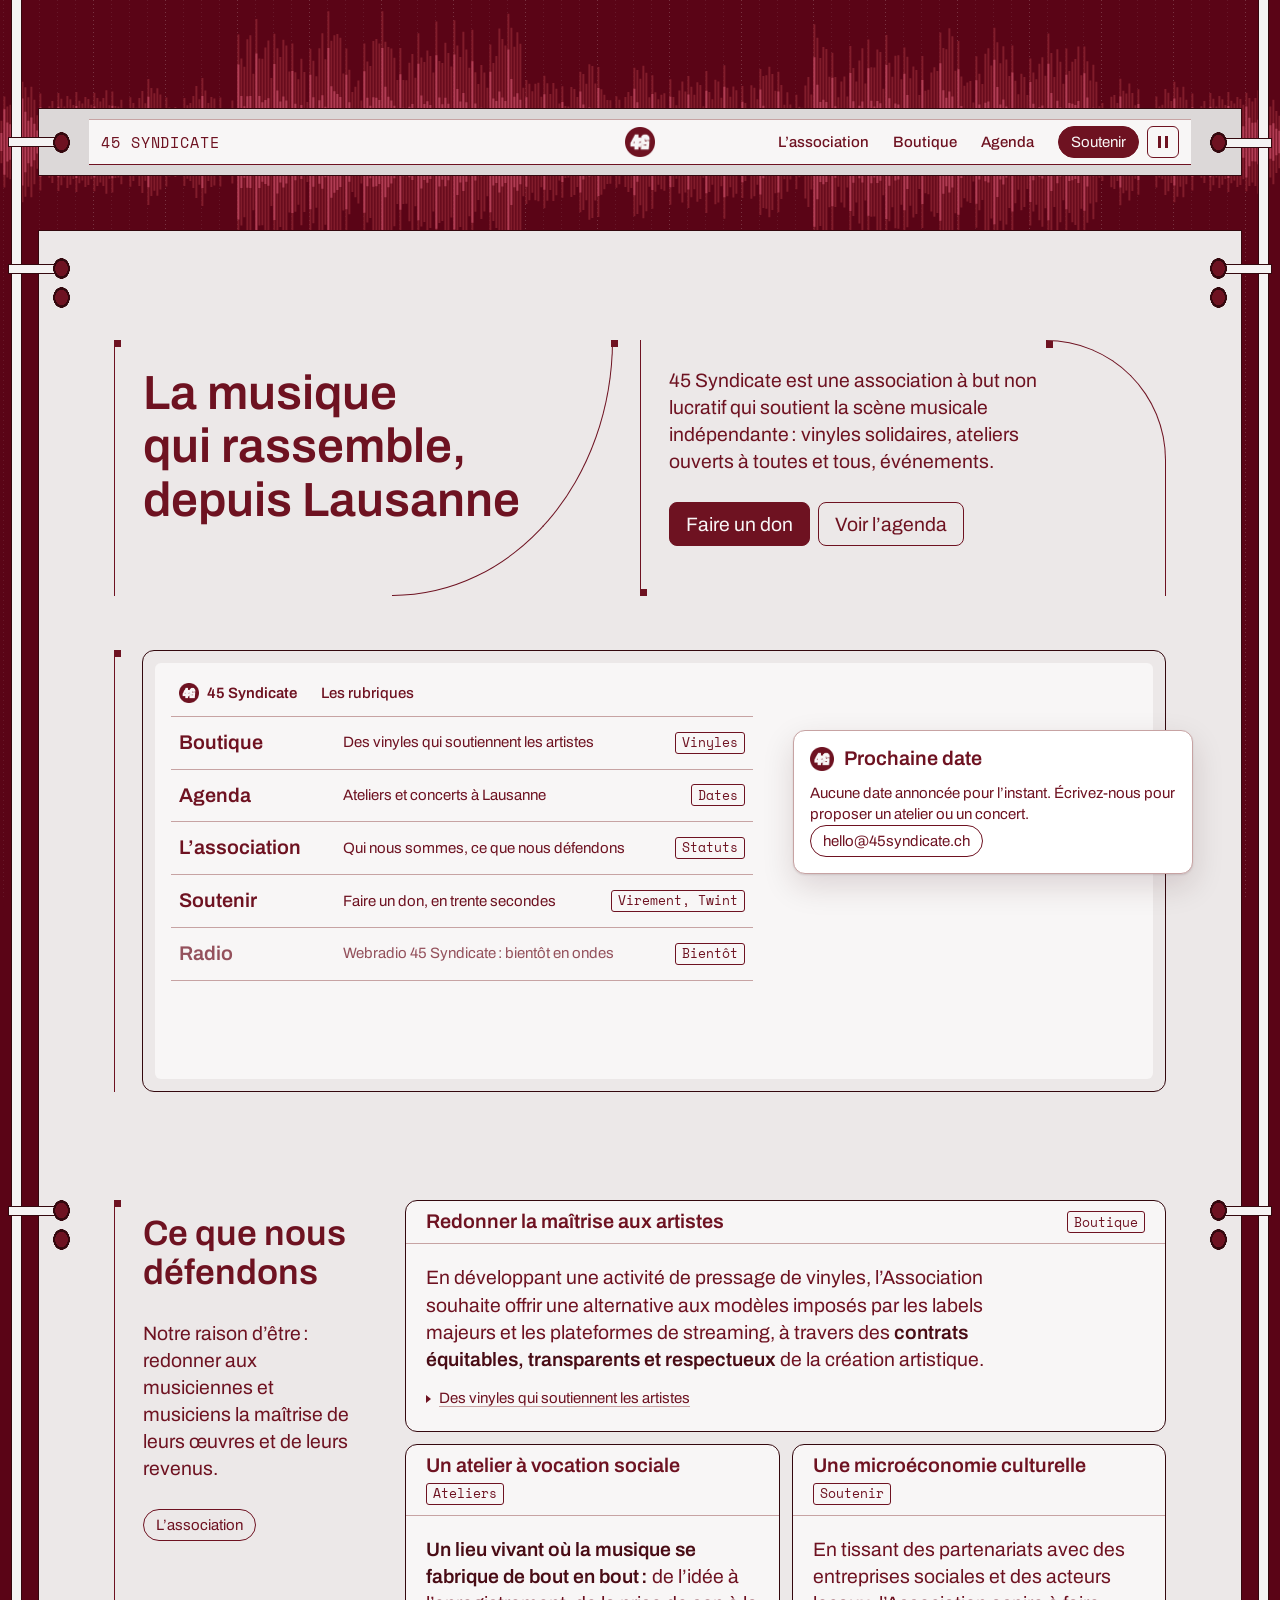
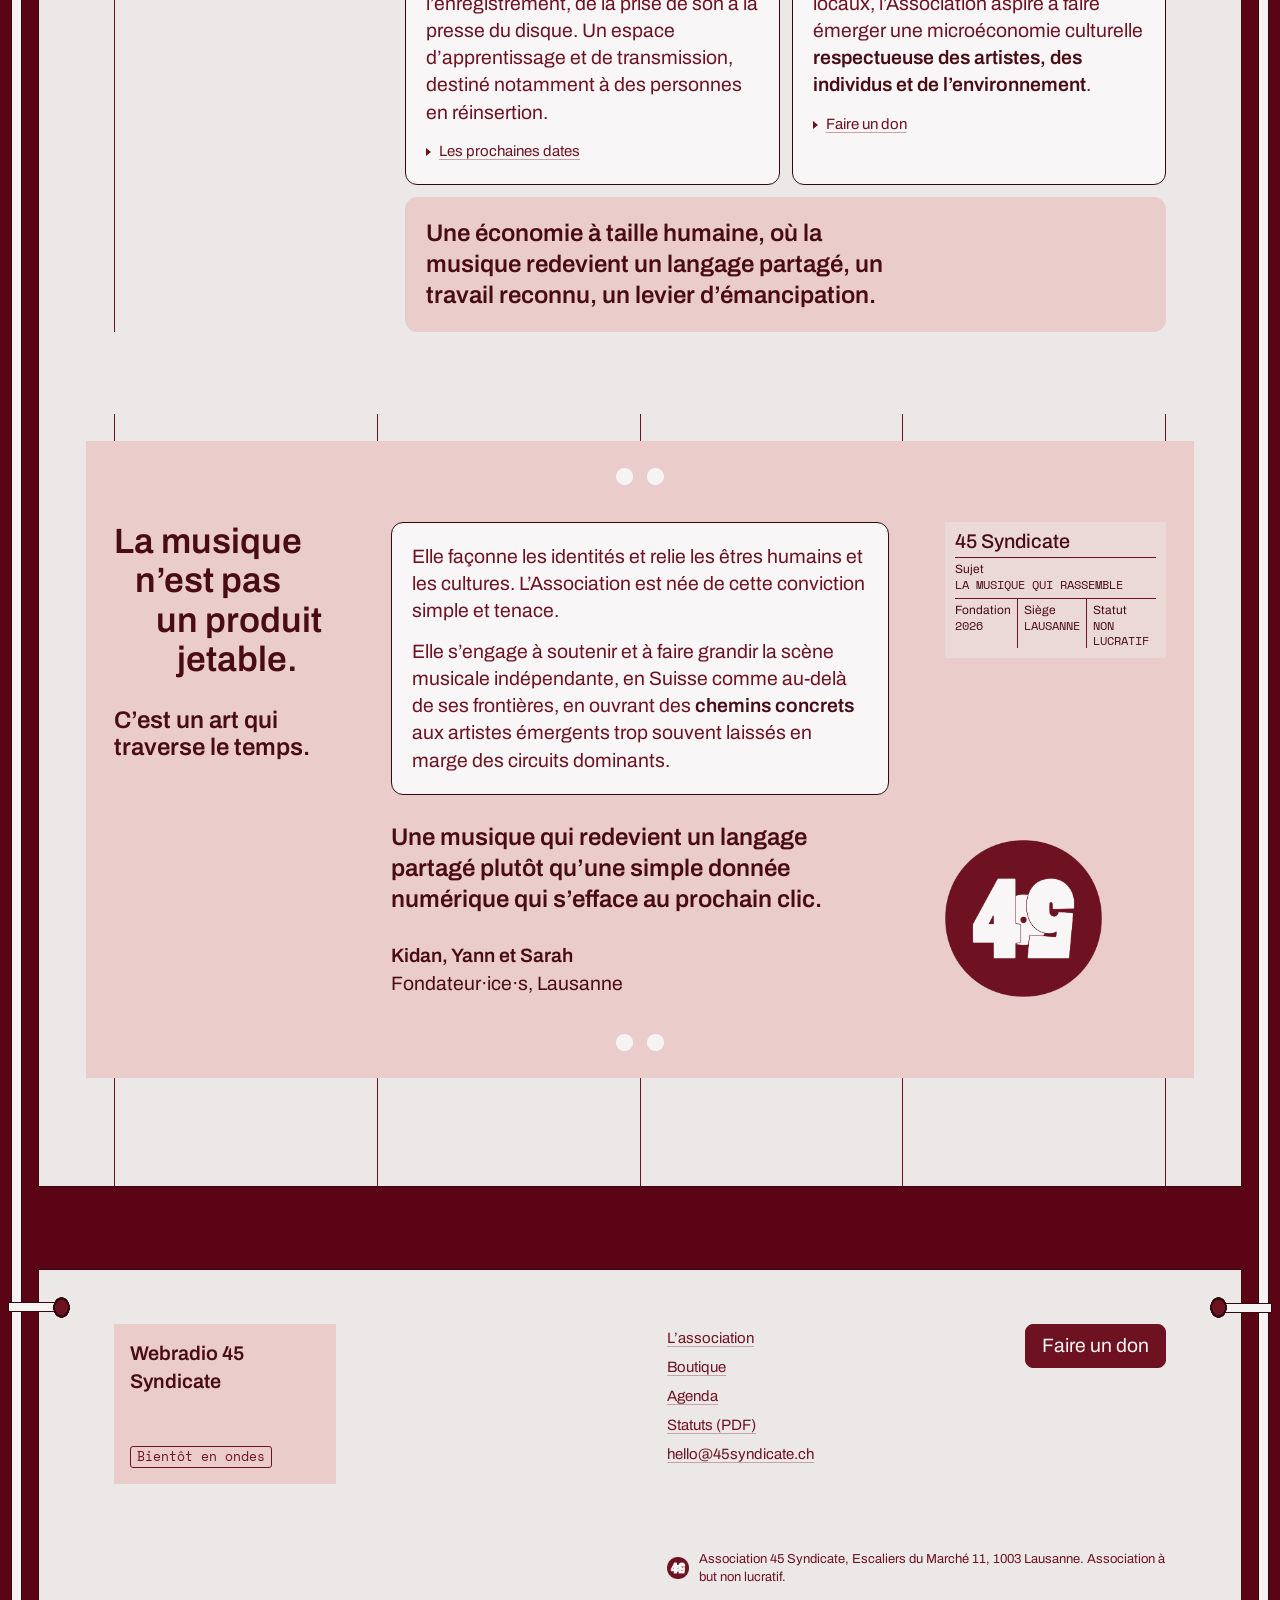
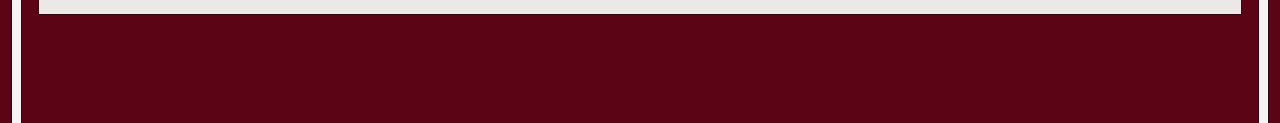
==== commit e8d093ac: "Panneau à charnières, forme d'onde de platine et textes en cartes Interface - Nouvelle mise en page " ====
--- a/index.html
+++ b/index.html
@@ -2,185 +2,246 @@
 <html lang="fr-CH">
 <head>
   <meta charset="UTF-8" />
-  <meta name="viewport" content="width=device-width, initial-scale=1.0" />
+  <meta name="viewport" content="width=device-width, initial-scale=1" />
   <title>45 Syndicate | Association musicale à Lausanne</title>
-  <meta name="description" content="45 Syndicate est une association musicale lausannoise à but non lucratif : soutien aux artistes indépendants, vinyles solidaires, événements et bientôt une webradio." />
-  <link rel="icon" type="image/png" href="./assets/favicon.png" />
+  <meta name="description" content="45 Syndicate est une association musicale lausannoise à but non lucratif : vinyles solidaires, ateliers DJ et production, événements et bientôt une webradio." />
+  <meta property="og:title" content="45 Syndicate | Association musicale à Lausanne" />
+  <meta property="og:description" content="Vinyles solidaires, ateliers DJ et production, événements à Lausanne." />
+  <meta property="og:locale" content="fr_CH" />
+  <meta property="og:type" content="website" />
+  <meta name="theme-color" content="#5a0416" />
+  <link rel="icon" type="image/png" href="./assets/favicon-bordeaux.png" />
   <link rel="preconnect" href="https://fonts.googleapis.com" />
   <link rel="preconnect" href="https://fonts.gstatic.com" crossorigin />
-  <link href="https://fonts.googleapis.com/css2?family=Archivo:wght@600;800;900&family=Space+Mono:wght@400;700&display=swap" rel="stylesheet" />
+  <link rel="stylesheet" href="https://fonts.googleapis.com/css2?family=Archivo:wght@400;500;600&amp;family=Space+Mono&amp;display=swap" />
   <link rel="stylesheet" href="./css/jetons.css" />
   <link rel="stylesheet" href="./css/reset.css" />
   <link rel="stylesheet" href="./css/base.css" />
-  <link rel="stylesheet" href="./css/poster.css" />
-  <link rel="stylesheet" href="./css/paper-texture.css" />
+  <link rel="stylesheet" href="./css/frame.css" />
+  <link rel="stylesheet" href="./css/lines.css" />
   <link rel="stylesheet" href="./css/buttons.css" />
-  <link rel="stylesheet" href="./css/papers.css" />
-  <link rel="stylesheet" href="./css/nav-papers.css" />
-  <link rel="stylesheet" href="./css/nav.css" />
-  <link rel="stylesheet" href="./css/nav-menu.css" />
-  <link rel="stylesheet" href="./css/nav-flyers.css" />
-  <link rel="stylesheet" href="./css/nav-desktop.css" />
-  <link rel="stylesheet" href="./css/hero.css" />
-  <link rel="stylesheet" href="./css/home.css" />
-  <link rel="stylesheet" href="./css/tracklist.css" />
+  <link rel="stylesheet" href="./css/plate.css" />
+  <link rel="stylesheet" href="./css/plate-menu.css" />
   <link rel="stylesheet" href="./css/deck.css" />
-  <link rel="stylesheet" href="./css/blocks.css" />
-  <link rel="stylesheet" href="./css/agenda.css" />
+  <link rel="stylesheet" href="./css/opening.css" />
+  <link rel="stylesheet" href="./css/window.css" />
+  <link rel="stylesheet" href="./css/cards.css" />
+  <link rel="stylesheet" href="./css/mission.css" />
+  <link rel="stylesheet" href="./css/manifesto.css" />
   <link rel="stylesheet" href="./css/footer.css" />
 </head>
 <body data-page="home">
   <a class="skip-link" href="#contenu">Aller au contenu</a>
-
-  <header class="site-header">
-    <nav class="nav" aria-label="Navigation principale">
-      <a class="nav__logo" href="./index.html"><img class="nav__logo-mark" src="./assets/logo-mark.png" alt="" width="30" height="30" />45 SYNDICATE</a>
-      <button class="nav__toggle" type="button" aria-expanded="false" aria-controls="nav-menu">
-        <span class="nav__toggle-lines" aria-hidden="true">
-          <span class="nav__toggle-line"></span>
-          <span class="nav__toggle-line"></span>
-        </span>
-        <span class="nav__toggle-label">Menu</span>
-      </button>
-      <ul id="nav-menu" class="nav__menu">
-        <li><a href="./index.html" aria-current="page">Accueil</a></li>
-        <li><a href="./association.html">L’association</a></li>
-        <li><a href="./shop.html">Boutique <span class="nav__cart-count" data-cart-count hidden>0</span></a></li>
-        <li><a href="./agenda.html">Agenda</a></li>
-        <li class="nav__item-cta"><a class="nav__cta" href="./association.html#soutenir">Soutenir</a></li>
-        <li class="nav__menu-meta">
-          <a href="mailto:hello@45syndicate.ch">hello@45syndicate.ch</a>
-          <span>Lausanne, Suisse</span>
-        </li>
-      </ul>
-    </nav>
-  </header>
-
-  <main id="contenu" tabindex="-1">
-    <div class="wall-top">
-      <section class="intro window" aria-label="45 Syndicate, association musicale à Lausanne">
-        <p class="page-hero__meta">Association musicale à Lausanne, depuis 2026</p>
-        <h1 class="screen__title">La musique qui rassemble</h1>
-        <p class="screen__lead">
-          45 Syndicate est une association à but non lucratif qui soutient la
-          scène musicale indépendante depuis Lausanne&nbsp;: vinyles solidaires,
-          ateliers ouverts à toutes et tous, événements.
-        </p>
-      </section>
-      <aside class="deck window" aria-hidden="true">
-        <div class="universe__player">
-          <div class="player-disc">
-            <span class="player-disc__label"><img class="player-disc__logo" src="./assets/logo-mark.png" alt="" width="72" height="72" /></span>
-          </div>
-          <p class="player__caption">
-            <span class="player__caption-dot"></span>
-            Sur la platine&nbsp;: <span data-disc-caption>Boutique solidaire</span>
+  <canvas class="waveform" data-field aria-hidden="true"></canvas>
+
+  <div class="site">
+    <header class="plate hinged hinged--single">
+      <div class="plate__strip">
+        <a class="plate__brand" href="./index.html" aria-current="page">45 Syndicate</a>
+        <img class="plate__mark" src="./assets/logo-mark-bordeaux.png" alt="" width="30" height="30" />
+        <div class="plate__end">
+          <nav aria-label="Navigation principale">
+            <button class="plate__toggle" type="button" aria-expanded="false" aria-controls="nav-menu">Menu</button>
+            <ul id="nav-menu" class="plate__menu">
+              <li><a href="./association.html">L’association</a></li>
+              <li><a href="./shop.html">Boutique<span class="plate__count" data-cart-count hidden>0</span></a></li>
+              <li><a href="./agenda.html">Agenda</a></li>
+              <li class="plate__menu-cta"><a class="btn btn--solid btn--small" href="./association.html#soutenir">Soutenir</a></li>
+            </ul>
+          </nav>
+          <button class="deck" type="button" data-field-toggle aria-pressed="false" hidden>
+            <span class="deck__icon" aria-hidden="true"></span>
+            <span class="visually-hidden" data-field-toggle-label>Mettre la piste du fond en pause</span>
+          </button>
+        </div>
+      </div>
+    </header>
+
+    <main id="contenu" class="panel" tabindex="-1">
+      <section class="panel__section opening hinged" aria-labelledby="titre-page">
+        <div class="opening__title ruled ruled--top">
+          <h1 id="titre-page" class="title-1">La musique qui rassemble, depuis Lausanne</h1>
+          <span class="arc arc--br" aria-hidden="true"></span>
+        </div>
+        <div class="opening__body ruled ruled--bottom">
+          <p class="lead">
+            45 Syndicate est une association à but non lucratif qui soutient
+            la scène musicale indépendante&#8239;: vinyles solidaires, ateliers
+            ouverts à toutes et tous, événements.
           </p>
-        </div>
-      </aside>
-    </div>
-
-    <nav class="flyers" data-tracklist aria-label="Sections du site">
-      <a class="index-row window is-active" href="./shop.html" data-track data-track-label="Boutique solidaire">
-        <span class="index-row__body">
-          <span class="index-row__title">Boutique</span>
-          <span class="index-row__label">Des vinyles qui soutiennent les artistes</span>
-        </span>
-        <span class="index-row__disc" aria-hidden="true"></span>
-      </a>
-      <a class="index-row window" href="./agenda.html" data-track data-track-label="Agenda">
-        <span class="index-row__body">
-          <span class="index-row__title">Agenda</span>
-          <span class="index-row__label">Ateliers &amp; concerts à Lausanne</span>
-        </span>
-        <span class="index-row__disc" aria-hidden="true"></span>
-      </a>
-      <a class="index-row window" href="./association.html" data-track data-track-label="L’association">
-        <span class="index-row__body">
-          <span class="index-row__title">L’association</span>
-          <span class="index-row__label">Qui nous sommes, ce que nous défendons</span>
-        </span>
-        <span class="index-row__disc" aria-hidden="true"></span>
-      </a>
-      <a class="index-row index-row--accent window" href="./association.html#soutenir" data-track data-track-label="Soutenir">
-        <span class="index-row__body">
-          <span class="index-row__title">Soutenir</span>
-          <span class="index-row__label">Faire un don, en trente secondes</span>
-        </span>
-        <span class="index-row__disc" aria-hidden="true"></span>
-      </a>
-      <div class="index-row index-row--ghost window" data-track data-track-label="Radio, bientôt en ondes">
-        <span class="index-row__body">
-          <span class="index-row__title">Radio</span>
-          <span class="index-row__label">Webradio 45 Syndicate&#8239;: bientôt en ondes</span>
-        </span>
-        <span class="index-row__disc" aria-hidden="true"></span>
-      </div>
-    </nav>
-
-    <section class="statement window" aria-label="Ce que nous défendons">
-      <div class="statement__inner">
-        <p class="section-label">Ce que nous défendons</p>
-        <p class="statement__text">
-          Une économie à taille humaine, où la musique redevient
-          un langage partagé, un travail reconnu, un levier
-          d’émancipation.
+          <p class="actions">
+            <a class="btn btn--solid" href="./association.html#soutenir">Faire un don</a>
+            <a class="btn" href="./agenda.html">Voir l’agenda</a>
+          </p>
+          <span class="arc arc--tr" aria-hidden="true"></span>
+        </div>
+      </section>
+
+      <section class="panel__section" aria-labelledby="tracklist-title">
+        <div class="rubriques__frame">
+          <div class="window">
+            <div class="window__inner">
+              <div class="window__bar">
+                <span class="window__brand"><img src="./assets/logo-mark-bordeaux.png" alt="" width="20" height="20" />45 Syndicate</span>
+                <h2 id="tracklist-title" class="window__title">Les rubriques</h2>
+              </div>
+              <ul class="tracklist">
+                <li><a class="track" href="./shop.html"><span class="track__title">Boutique</span><span class="track__desc">Des vinyles qui soutiennent les artistes</span><span class="tag">Vinyles</span></a></li>
+                <li><a class="track" href="./agenda.html"><span class="track__title">Agenda</span><span class="track__desc">Ateliers et concerts à Lausanne</span><span class="tag">Dates</span></a></li>
+                <li><a class="track" href="./association.html"><span class="track__title">L’association</span><span class="track__desc">Qui nous sommes, ce que nous défendons</span><span class="tag">Statuts</span></a></li>
+                <li><a class="track" href="./association.html#soutenir"><span class="track__title">Soutenir</span><span class="track__desc">Faire un don, en trente secondes</span><span class="tag">Virement, Twint</span></a></li>
+                <li><p class="track track--off"><span class="track__title">Radio</span><span class="track__desc">Webradio 45 Syndicate&#8239;: bientôt en ondes</span><span class="tag">Bientôt</span></p></li>
+              </ul>
+            </div>
+          </div>
+          <aside class="float-card" aria-labelledby="next-title">
+            <h2 id="next-title" class="float-card__title"><img src="./assets/logo-mark-bordeaux.png" alt="" width="24" height="24" />Prochaine date</h2>
+            <div data-next-event>
+              <p class="empty-note">Les dates sont sur la page <a href="./agenda.html">Agenda</a>.</p>
+            </div>
+          </aside>
+        </div>
+      </section>
+
+      <section class="panel__section mission hinged" aria-labelledby="mission-title">
+        <div class="mission__intro ruled ruled--top">
+          <h2 id="mission-title" class="title-2">Ce que nous défendons</h2>
+          <p class="mission__lead">
+            Notre raison d’être&#8239;: redonner aux musiciennes et musiciens
+            la maîtrise de leurs œuvres et de leurs revenus.
+          </p>
+          <a class="btn btn--small" href="./association.html">L’association</a>
+        </div>
+        <div class="mission__cards">
+          <article class="card is-wide">
+            <div class="card__bar">
+              <h3 class="card__title">Redonner la maîtrise aux artistes</h3>
+              <span class="tag">Boutique</span>
+            </div>
+            <div class="card__body">
+              <p>
+                En développant une activité de pressage de vinyles, l’Association
+                souhaite offrir une alternative aux modèles imposés par les labels majeurs
+                et les plateformes de streaming, à travers des <strong>contrats
+                équitables, transparents et respectueux</strong> de la création artistique.
+              </p>
+              <p class="card__links"><span class="caret" aria-hidden="true"></span><a href="./shop.html">Des vinyles qui soutiennent les artistes</a></p>
+            </div>
+          </article>
+          <article class="card">
+            <div class="card__bar">
+              <h3 class="card__title">Un atelier à vocation sociale</h3>
+              <span class="tag">Ateliers</span>
+            </div>
+            <div class="card__body">
+              <p>
+                <strong>Un lieu vivant où la musique se fabrique de bout en bout&#8239;:</strong>
+                de l’idée à l’enregistrement, de la prise de son à la presse du disque.
+                Un espace d’apprentissage et de transmission, destiné notamment à des
+                personnes en réinsertion.
+              </p>
+              <p class="card__links"><span class="caret" aria-hidden="true"></span><a href="./agenda.html">Les prochaines dates</a></p>
+            </div>
+          </article>
+          <article class="card">
+            <div class="card__bar">
+              <h3 class="card__title">Une microéconomie culturelle</h3>
+              <span class="tag">Soutenir</span>
+            </div>
+            <div class="card__body">
+              <p>
+                En tissant des partenariats avec des entreprises sociales et des
+                acteurs locaux, l’Association aspire à faire émerger une microéconomie
+                culturelle <strong>respectueuse des artistes, des individus et de l’environnement</strong>.
+              </p>
+              <p class="card__links"><span class="caret" aria-hidden="true"></span><a href="./association.html#soutenir">Faire un don</a></p>
+            </div>
+          </article>
+          <article class="card card--wash is-wide">
+            <div class="card__body">
+              <p class="card__quote">
+                Une économie à taille humaine, où la musique redevient un langage
+                partagé, un travail reconnu, un levier d’émancipation.
+              </p>
+            </div>
+          </article>
+        </div>
+      </section>
+
+      <section class="panel__section manifesto" aria-labelledby="manifesto-title">
+        <div class="manifesto__sheet">
+          <div class="manifesto__head">
+            <h2 id="manifesto-title" class="manifesto__title">
+              <span>La musique</span>
+              <span>n’est pas</span>
+              <span>un produit</span>
+              <span>jetable.</span>
+            </h2>
+            <p class="manifesto__sub">C’est un art qui traverse le temps.</p>
+          </div>
+          <article class="card manifesto__card">
+            <div class="card__body">
+              <p>
+                Elle façonne les identités et relie les êtres humains et les
+                cultures. L’Association est née de cette conviction simple et
+                tenace.
+              </p>
+              <p>
+                Elle s’engage à soutenir et à faire grandir la scène musicale
+                indépendante, en Suisse comme au-delà de ses frontières, en ouvrant
+                des <strong>chemins concrets</strong> aux artistes émergents trop
+                souvent laissés en marge des circuits dominants.
+              </p>
+            </div>
+          </article>
+          <div class="manifesto__voice">
+            <p class="manifesto__quote">
+              Une musique qui redevient un langage partagé plutôt qu’une simple
+              donnée numérique qui s’efface au prochain clic.
+            </p>
+            <p>
+              <strong>Kidan, Yann et Sarah</strong><br />
+              Fondateur·ice·s, Lausanne
+            </p>
+          </div>
+          <div class="manifesto__side">
+            <dl class="stamp">
+              <div class="stamp__head"><dt class="visually-hidden">Nom</dt><dd>45 Syndicate</dd></div>
+              <div class="stamp__wide"><dt>Sujet</dt><dd>La musique qui rassemble</dd></div>
+              <div><dt>Fondation</dt><dd>2026</dd></div>
+              <div><dt>Siège</dt><dd>Lausanne</dd></div>
+              <div><dt>Statut</dt><dd>Non lucratif</dd></div>
+            </dl>
+            <img class="manifesto__mark" src="./assets/logo-mark-bordeaux.png" alt="" width="180" height="180" loading="lazy" />
+          </div>
+          <span class="manifesto__rivets" aria-hidden="true"></span>
+        </div>
+      </section>
+    </main>
+
+    <footer class="site-footer panel hinged hinged--single">
+      <div class="footer__grid">
+        <div class="footer__radio">
+          <p class="footer__radio-name">Webradio 45 Syndicate</p>
+          <p><span class="tag">Bientôt en ondes</span></p>
+        </div>
+        <nav class="footer__nav" aria-label="Pied de page">
+          <ul class="footer__links">
+            <li><a href="./association.html">L’association</a></li>
+            <li><a href="./shop.html">Boutique</a></li>
+            <li><a href="./agenda.html">Agenda</a></li>
+            <li><a href="./assets/documents/statuts-45-syndicate.pdf" download>Statuts (PDF)</a></li>
+            <li><a href="mailto:hello@45syndicate.ch">hello@45syndicate.ch</a></li>
+          </ul>
+        </nav>
+        <p class="footer__cta"><a class="btn btn--solid" href="./association.html#soutenir">Faire un don</a></p>
+        <p class="footer__legal">
+          <img src="./assets/logo-mark-bordeaux.png" alt="" width="22" height="22" loading="lazy" />
+          Association 45 Syndicate, Escaliers du Marché 11, 1003 Lausanne. Association à but non lucratif.
         </p>
       </div>
-    </section>
-
-    <section class="home-agenda window" aria-labelledby="home-agenda-title">
-      <p class="section-label">Agenda</p>
-      <div class="section-head">
-        <h2 id="home-agenda-title" class="section-title">Prochainement</h2>
-        <a class="link-arrow" href="./agenda.html">Tout l’agenda</a>
-      </div>
-      <div class="events-teaser" data-events-teaser>
-        <p class="empty-note">Chargement des événements…</p>
-      </div>
-    </section>
-
-    <section class="home-support window" aria-labelledby="home-support-title">
-      <p class="section-label">Soutenir</p>
-      <h2 id="home-support-title" class="home-support__title">Soutenir 45 Syndicate</h2>
-      <p class="home-support__text">
-        Un don, même modeste, fait vivre les projets de l’association.
-        Par virement, QR-facture ou Twint, en trente secondes.
-      </p>
-      <a class="btn btn--accent" href="./association.html#soutenir">Faire un don</a>
-    </section>
-  </main>
-
-  <footer class="site-footer">
-    <div class="footer__radio">
-      <span class="footer__radio-dot" aria-hidden="true"></span>
-      Webradio 45 Syndicate&#8239;: bientôt en ondes
-    </div>
-    <div class="footer__main">
-      <p class="footer__tagline">La musique<br />qui rassemble</p>
-      <nav class="footer__block" aria-label="Navigation secondaire">
-        <p class="footer__block-title">Navigation</p>
-        <ul class="footer__list">
-          <li><a href="./association.html">L’association</a></li>
-          <li><a href="./shop.html">Boutique</a></li>
-          <li><a href="./agenda.html">Agenda</a></li>
-          <li><a href="./association.html#soutenir">Faire un don</a></li>
-        </ul>
-      </nav>
-      <div class="footer__block">
-        <p class="footer__block-title">Contact</p>
-        <ul class="footer__list">
-          <li><a href="mailto:hello@45syndicate.ch">hello@45syndicate.ch</a></li>
-          <li>Lausanne, Suisse</li>
-        </ul>
-      </div>
-    </div>
-    <div class="footer__legal">
-      <p>© 2026 Association 45 Syndicate, Lausanne</p>
-      <p>Association à but non lucratif</p>
-    </div>
-    <p class="footer__brandmark" aria-hidden="true"><span>45</span> SYNDICATE</p>
-  </footer>
+    </footer>
+  </div>
 
   <script type="module" src="./js/main.js"></script>
 </body>
--- a/css/jetons.css
+++ b/css/jetons.css
@@ -1,101 +1,112 @@
-/* JETONS — toutes les valeurs de base du site (palette, rôles, échelle,
-   espacements, mouvement). Les thèmes de papier sont dans papers.css. */
+/* JETONS : toutes les valeurs du site. Origine de chaque choix dans
+   DIRECTION-ARTISTIQUE.md (§ 5 à 8). Les composants lisent les rôles
+   (--ink, --paper…), jamais une teinte directement. */
 :root {
-  /* Palette de référence — douze couleurs de sérigraphie.
-     Les composants ne les posent jamais au hasard : elles servent aux
-     thèmes de papier (css/papers.css) et aux rôles ci-dessous. Un
-     composant lit un rôle (--color-ink, --color-accent…), pas une teinte. */
-  --c-green: #116b09; /* Green House   */
-  --c-flossy: #ff7fab; /* Flossy        */
-  --c-hotpink: #ff4283; /* Hot Pink      */
-  --c-deepred: #c60707; /* Deep Red      */
-  --c-berry: #1f6bed; /* Kind Berry    */
-  --c-mellow: #f4ff1e; /* Mellow        */
-  --c-magenta: #ff1ec7; /* Magenta       */
-  --c-mutedblue: #518dff; /* Muted Blue    */
-  --c-cherry: #6e1221; /* Velvet Cherry */
-  --c-taffy: #e76290; /* Taffy         */
-  --c-vinyl: #0759a2; /* Blue Vinyl    */
-  --c-riviera: #5196e8; /* Riviera       */
+  /* Palette : le Velvet Cherry de la DA sérigraphie et ses gris */
+  --c-cherry: #6e1221;
+  --c-cherry-deep: #490c15;
+  --c-field: #5a0416;
+  --c-panel: #ece8e8;
+  --c-panel-light: #f8f6f6;
+  --c-plate: #dcd8d8;
+  --c-wash: #eaccca;
+  --c-rail: #f5f3f3;
+  --c-hinge-ring: #34080e;
+  --c-deepred: #b00818;
+  --c-white: #ffffff;
 
-  /* Rôles par défaut : encre bordeaux sur papier blanc.
-     Plus de noir pur nulle part — l'encre la plus sombre du site
-     est le Velvet Cherry. */
-  --color-ink: var(--c-cherry);
-  --color-paper: #f7f6f1;
-  --color-accent: var(--c-deepred);
-  --color-accent-bright: var(--c-hotpink);
-  --disc-color: var(--c-flossy);
+  /* La piste du fond (lue par js/field.js) */
+  --wave-outer: #811c2b;
+  --wave-core: #b13d54;
+  --wave-peak: #da748c;
+  --wave-grid: rgba(245, 243, 243, 0.2);
 
-  /* Le mur de grillage : un gris chaud, qui tient avec le bordeaux */
-  --color-bg: #9c968d;
-  --color-bg-deep: #857f76;
+  /* Rôles */
+  --ink: var(--c-cherry);
+  --ink-strong: var(--c-cherry-deep);
+  --paper: var(--c-panel);
+  --paper-raised: var(--c-panel-light);
+  --paper-plate: var(--c-plate);
+  --paper-wash: var(--c-wash);
+  /* Sur la feuille rose, le texte passe au bordeaux profond (APCA Lc 76) */
+  --ink-on-wash: var(--c-cherry-deep);
+  --paper-card: var(--c-white);
+  --field: var(--c-field);
+  --on-ink: var(--c-panel-light);
+  --line: var(--c-cherry);
+  --line-quiet: color-mix(in oklab, var(--c-cherry) 32%, var(--c-panel));
+  --tint-hover: color-mix(in oklab, var(--c-cherry) 8%, var(--c-panel-light));
+  --error: var(--c-deepred);
+  --focus: var(--c-cherry);
+  --shadow-float: 0 1px 2px rgba(52, 8, 14, 0.12), 0 12px 32px rgba(52, 8, 14, 0.14);
 
-  /* Bordeaux poussé au noir : la base sur laquelle la page se pose */
-  --color-ink-deep: #4b0c16;
+  /* Polices */
+  --font-sans: "Archivo", "Helvetica Neue", Arial, sans-serif;
+  --font-mono: "Space Mono", "Courier New", monospace;
 
-  /* Texte secondaire et filets : de l'encre diluée dans le papier,
-     comme une couche d'impression plus légère. Le taux s'adapte
-     par thème (--ink-soft / --ink-line) pour rester lisible aussi
-     bien sur papier clair que sur fond saturé. */
-  --ink-soft: 78%;
-  --ink-line: 24%;
+  /* Échelle (texte courant 16 → 20 px, rapport titre / texte 2 → 2,4) */
+  --fs-micro: 0.8125rem;
+  --fs-small: 0.9375rem;
+  --fs-body: clamp(1rem, 0.93rem + 0.35vw, 1.25rem);
+  --fs-row: clamp(1.0625rem, 1rem + 0.3vw, 1.25rem);
+  --fs-h3: clamp(1.25rem, 1.15rem + 0.5vw, 1.5rem);
+  --fs-h2: clamp(1.625rem, 1.4rem + 1vw, 2.25rem);
+  --fs-h1: clamp(2rem, 1.6rem + 1.75vw, 3rem);
+  --lh-body: 1.4;
+  --lh-title: 1.12;
+  /* Citations en grand, sur plusieurs lignes : plus ouvertes qu'un titre */
+  --lh-quote: 1.3;
+  --weight-title: 600;
 
-  --font-mono: "Space Mono", "Courier New", monospace;
-  --font-display: "Archivo", "Helvetica Neue", Arial, sans-serif;
+  /* Espacements : multiples de l'interligne du texte courant */
+  --unit: calc(var(--fs-body) * var(--lh-body));
+  --s-half: calc(var(--unit) * 0.5);
+  --s-1: var(--unit);
+  --s-2: calc(var(--unit) * 2);
+  --s-3: calc(var(--unit) * 3);
+  --s-4: calc(var(--unit) * 4);
 
-  /* Échelle typographique ------------------------------------- */
-  --fs-display: clamp(2.6rem, 7vw, 5.25rem);
-  --fs-h1: clamp(2.1rem, 5.4vw, 4rem);
-  --fs-h2: clamp(1.65rem, 3.4vw, 2.6rem);
-  --fs-h3: clamp(1.15rem, 2.1vw, 1.45rem);
-  --fs-lead: clamp(1rem, 1.4vw, 1.15rem);
-  --fs-body: 1rem;
-  --fs-meta: 0.875rem;
-  --fs-micro: 0.75rem;
+  /* Cadre : marge de la piste autour du panneau, retrait du contenu */
+  --site-max: 92rem;
+  --field-gutter: 0.75rem;
+  --field-top: 7rem;
+  --panel-inset: 1.25rem;
+  --rule-pad: 1rem;
+  --rail-width: 0.6875rem;
+  --hinge-reach: 1.75rem;
 
-  --space-section: clamp(3.5rem, 7vw, 5.75rem);
-  --space-gutter: clamp(1.25rem, 4vw, 3rem);
-  --max-width: 72rem;
+  /* Traits */
+  --rule: 1px solid var(--line);
+  --terminal: 0.4375rem;
+  --radius-window: 0.75rem;
+  --radius-button: 0.5rem;
+  --radius-tag: 0.1875rem;
 
-  /* Affiches : angles nets, papier mat, ombre en couches ------ */
-  --radius-card: 0;
-  --border-frame: 2px solid var(--color-ink);
-  --frame-inline: clamp(1.4rem, 3vw, 2rem);
-  --frame-width: min(calc(100% - 2 * var(--frame-inline)), var(--max-width));
+  /* Mouvement */
+  --ease-out: cubic-bezier(0.23, 1, 0.32, 1);
+  --dur-press: 120ms;
+  --dur-hover: 160ms;
+  --dur-enter: 200ms;
+  --dur-exit: 150ms;
 
-  /* Ombre d'affiche : un contact serré + une diffusion large.
-     C'est ce qui fait décoller le papier du grillage. */
-  --shadow-poster: 0 1px 1px rgba(20, 20, 15, 0.1),
-    0 3px 5px rgba(20, 20, 15, 0.1), 0 10px 18px rgba(20, 20, 15, 0.14),
-    0 26px 44px rgba(20, 20, 15, 0.16);
-  --shadow-chip: 0 1px 1px rgba(20, 20, 15, 0.12),
-    0 4px 10px rgba(20, 20, 15, 0.18);
+  /* Cibles */
+  --target: 2.75rem;
+  --target-min: 1.5rem;
+}
 
-  /* Grain de papier : une trame de bruit posée en multiply sur
-     chaque affiche, pour qu'elle ne soit pas un aplat numérique */
-  --paper-grain: url("data:image/svg+xml,%3Csvg xmlns='http://www.w3.org/2000/svg' width='140' height='140'%3E%3Cfilter id='g'%3E%3CfeTurbulence type='fractalNoise' baseFrequency='0.9' numOctaves='3' stitchTiles='stitch'/%3E%3CfeColorMatrix type='saturate' values='0'/%3E%3C/filter%3E%3Crect width='140' height='140' filter='url(%23g)' opacity='0.16'/%3E%3C/svg%3E");
+@media (min-width: 48rem) {
+  :root {
+    --field-gutter: 2.375rem;
+    --field-top: 6.75rem;
+    --panel-inset: 2.5rem;
+    --rule-pad: 1.5rem;
+    --hinge-reach: 2rem;
+  }
+}
 
-  /* Mouvement : une seule courbe de décélération, des durées courtes.
-     Rien ne dépasse 300 ms ; sous prefers-reduced-motion tout est coupé
-     (voir reset.css). */
-  --ease-out: cubic-bezier(0.23, 1, 0.32, 1);
-  --ease-settle: cubic-bezier(0.23, 1, 0.32, 1);
-  --transition: 160ms var(--ease-out);
-  --transition-slow: 250ms var(--ease-out);
-
-  /* Disques vinyle et platine : noirs chauds et sillons */
-  --disc-black: #17170f;
-  --disc-groove: #232319;
-  --deck-black: #191917;
-  --deck-groove: #26261f;
-  --deck-groove-light: #2a2a25;
-
-  /* Rôles utilitaires : plus aucune couleur en dur dans les composants */
-  --color-on-accent: #fff;
-  --color-field: #fff;
-  --color-placeholder: #6b6a63;
-  --color-error: var(--c-deepred);
-  --tracking-label: 0.06em;
-  --target-min: 2.75rem;
+@media (min-width: 75rem) {
+  :root {
+    --panel-inset: 4.6875rem;
+    --rule-pad: 1.75rem;
+  }
 }
--- a/css/base.css
+++ b/css/base.css
@@ -1,107 +1,66 @@
-/* Fondations — le mur de grillage et les affiches qu'on y colle.
-   Deux voix typographiques : Archivo (grasse, serrée) pour les titres
-   qui doivent crier, Space Mono pour tout ce qui est technique —
-   étiquettes, chiffres, texte courant. */
-
+/* BASE : texte courant, liens, focus, utilitaires partagés */
 html {
-  scroll-behavior: smooth;
-  /* Le contenu ancré ne se colle pas sous les étiquettes de nav */
-  scroll-padding-top: 6rem;
-}
-
-/* Le mur : la tuile de grillage (js/fence.js) répétée sur toute la
-   page. Elle est portée par <html> pour laisser <body> accueillir le
-   voile d'ambiance juste au-dessus. */
-html {
-  background-color: var(--color-bg);
-  background-image: var(--fence-tile, none);
-  background-size: var(--fence-size, auto);
-  background-repeat: repeat;
+  background-color: var(--field);
+  color-scheme: light;
 }
 
 body {
-  position: relative;
-  font-family: var(--font-mono);
-  font-weight: 400;
+  font-family: var(--font-sans);
   font-size: var(--fs-body);
-  line-height: 1.7;
-  letter-spacing: -0.012em;
-  color: var(--color-ink);
+  line-height: var(--lh-body);
+  color: var(--ink);
+  background-color: var(--field);
+  font-kerning: normal;
+  font-variant-numeric: proportional-nums;
 }
 
-/* Voile d'ambiance calé sur l'écran : lumière au centre, bords
-   assombris — le mur recule, les affiches avancent. Un calque fixe
-   plutôt qu'un background-attachment: fixed, qui rame sur iOS. */
-body::before {
-  content: "";
-  position: fixed;
-  inset: 0;
-  z-index: -1;
-  pointer-events: none;
-  background: radial-gradient(
-      120% 80% at 50% 0%,
-      rgba(255, 255, 255, 0.16) 0%,
-      rgba(255, 255, 255, 0) 45%
-    ),
-    linear-gradient(
-      180deg,
-      rgba(20, 20, 15, 0.12) 0%,
-      rgba(20, 20, 15, 0) 22%,
-      rgba(20, 20, 15, 0) 78%,
-      rgba(20, 20, 15, 0.12) 100%
-    );
-}
-
-main {
-  display: block;
-  /* Les affiches penchées et le ruban qui dépasse ne doivent pas
-     créer de défilement horizontal */
-  overflow-x: clip;
-}
-
-/* Titres : Archivo très grasse, serrée. Le mono reste pour tout le
-   reste — c'est le contraste entre les deux qui fait la hiérarchie. */
 h1,
 h2,
-h3 {
-  font-family: var(--font-display);
-  font-weight: 800;
-  letter-spacing: -0.025em;
-  line-height: 1.02;
-  text-transform: uppercase;
+h3,
+h4 {
+  font-weight: var(--weight-title);
+  line-height: var(--lh-title);
   text-wrap: balance;
 }
 
-/* Texte secondaire et filets : de l'encre diluée dans le papier de
-   la surface courante. Déclaré sur chaque surface porteuse d'encre
-   (et non sur :root) pour que le calcul suive le thème local. */
-body,
-.window,
-.place,
-.donate__grid .donate__block,
-.order-confirm,
-.nav__menu a {
-  --color-gray: color-mix(
-    in srgb,
-    var(--color-ink) var(--ink-soft),
-    var(--color-paper)
-  );
-  --color-line: color-mix(
-    in srgb,
-    var(--color-ink) var(--ink-line),
-    var(--color-paper)
-  );
+p,
+li,
+dd {
+  text-wrap: pretty;
+  hyphens: manual;
 }
 
-/* Anneau de focus à deux couches : reste visible sur le papier clair
-   comme sur les affiches noire et rouge */
-:focus-visible {
-  outline: 3px solid var(--color-ink);
-  outline-offset: 3px;
-  box-shadow: 0 0 0 6px var(--color-paper);
+strong {
+  font-weight: 600;
+  color: var(--ink-strong);
 }
 
-/* Helpers ------------------------------------------------ */
+em {
+  font-style: normal;
+  font-weight: 600;
+}
+
+a {
+  text-decoration-thickness: 1px;
+  text-underline-offset: 0.2em;
+  transition: color var(--dur-hover) ease, text-decoration-color var(--dur-hover) ease;
+}
+
+::selection {
+  background-color: var(--ink);
+  color: var(--on-ink);
+}
+
+:focus-visible {
+  outline: 2px solid var(--focus, var(--ink));
+  outline-offset: 3px;
+  border-radius: 2px;
+}
+
+:target {
+  scroll-margin-top: var(--s-2);
+}
+
 .visually-hidden {
   position: absolute;
   width: 1px;
@@ -109,70 +68,66 @@
   padding: 0;
   margin: -1px;
   overflow: hidden;
-  clip: rect(0, 0, 0, 0);
+  clip: rect(0 0 0 0);
   white-space: nowrap;
   border: 0;
 }
 
-/* Lien d'évitement : première tabulation de la page */
 .skip-link {
   position: absolute;
-  top: 0;
-  left: 0;
-  z-index: 100;
-  padding: 0.9rem 1.25rem;
-  font-size: var(--fs-meta);
-  font-weight: 700;
-  text-transform: uppercase;
-  letter-spacing: var(--tracking-label);
-  text-decoration: none;
-  color: var(--color-paper);
-  background: var(--color-ink);
-  transform: translateY(-120%);
-  transition: transform var(--transition);
+  top: 0.75rem;
+  left: 0.75rem;
+  z-index: 50;
+  padding: 0.625rem 1rem;
+  background-color: var(--paper-raised);
+  color: var(--ink);
+  font-weight: 600;
+  border: var(--rule);
+  border-radius: var(--radius-button);
+  transform: translateY(-200%);
 }
 
 .skip-link:focus-visible {
-  transform: translateY(0);
+  transform: none;
 }
 
-/* Étiquette de section : le nom de la rubrique, en mono gras, suivi
-   d'un filet — la légende d'une planche, pas un sur-titre. */
-.section-label {
-  display: flex;
-  align-items: center;
-  gap: 0.8rem;
-  font-size: var(--fs-meta);
-  font-weight: 700;
-  color: var(--color-ink);
-  margin-bottom: 1.5rem;
+main:focus {
+  outline: none;
 }
 
-.section-label::after {
-  content: "";
-  width: clamp(1.25rem, 3vw, 2.25rem);
-  border-top: 1px solid currentColor;
-  opacity: 0.45;
+/* Étiquette encadrée en police machine : la voix « matériel » de la DA */
+.tag {
+  display: inline-flex;
+  align-items: center;
+  min-height: 1.375rem;
+  padding: 0 0.375rem;
+  font-family: var(--font-mono);
+  font-size: var(--fs-micro);
+  line-height: 1.2;
+  color: var(--ink);
+  border: var(--rule);
+  border-radius: var(--radius-tag);
+  white-space: nowrap;
 }
 
-.section-title {
-  font-family: var(--font-display);
-  font-size: var(--fs-h2);
-  font-weight: 800;
-  text-transform: uppercase;
-  letter-spacing: -0.025em;
-  line-height: 1.02;
-}
-
-.section-head {
-  display: flex;
-  flex-wrap: wrap;
-  align-items: baseline;
-  justify-content: space-between;
-  gap: 0.75rem 2rem;
-  margin-bottom: 2rem;
+.tag--filled {
+  background-color: var(--ink);
+  color: var(--on-ink);
 }
 
 .empty-note {
-  color: var(--color-gray);
+  font-size: var(--fs-small);
+  max-width: 34rem;
 }
+
+.placeholder-note {
+  display: grid;
+  place-items: center;
+  min-height: 100%;
+  padding: var(--s-1);
+  font-family: var(--font-mono);
+  font-size: var(--fs-micro);
+  text-align: center;
+  color: var(--ink);
+  border: 1px dashed var(--line);
+}
--- a/css/frame.css
+++ b/css/frame.css
@@ -0,0 +1,119 @@
+/* CADRE : la piste en fond, les rails, le panneau et ses charnières */
+
+/* La piste : un canvas fixe derrière tout (dessiné par js/field.js).
+   Sans JavaScript, le fond reste un bordeaux uni. */
+.waveform {
+  position: fixed;
+  inset: 0;
+  z-index: 0;
+  display: block;
+  width: 100%;
+  height: 100%;
+  pointer-events: none;
+}
+
+.site {
+  position: relative;
+  z-index: 1;
+  max-width: var(--site-max);
+  margin-inline: auto;
+  padding: var(--field-top) var(--field-gutter) var(--s-4);
+}
+
+/* Rails : deux montants clairs dans la marge, sur toute la hauteur */
+@media (min-width: 48rem) {
+  .site::before,
+  .site::after {
+    content: "";
+    position: absolute;
+    top: 0;
+    bottom: 0;
+    width: var(--rail-width);
+    background-color: var(--c-rail);
+    border-inline: 1px solid var(--c-hinge-ring);
+  }
+
+  .site::before {
+    left: calc(var(--field-gutter) * 0.3);
+  }
+
+  .site::after {
+    right: calc(var(--field-gutter) * 0.3);
+  }
+}
+
+/* Panneau : la surface grise où tout se lit */
+.panel {
+  position: relative;
+  display: block;
+  background-color: var(--paper);
+  border: 1px solid var(--c-hinge-ring);
+}
+
+.panel + .panel {
+  margin-top: var(--s-3);
+}
+
+.panel__section {
+  position: relative;
+  padding: var(--s-3) var(--panel-inset);
+}
+
+.panel__section + .panel__section {
+  padding-top: var(--s-1);
+}
+
+/* Charnières : une barre claire part du rail et finit sur un pion.
+   Dessinées en dégradés pour lire les jetons de couleur. */
+.hinged {
+  --pin-w: 1.0625rem;
+  --pin-h: 1.3125rem;
+  --bar-x: calc(var(--field-gutter) * 0.22);
+  --hinge-w: calc(var(--field-gutter) + var(--hinge-reach));
+}
+
+.hinged::before,
+.hinged::after {
+  content: "";
+  position: absolute;
+  top: var(--hinge-top, var(--s-1));
+  z-index: 2;
+  width: var(--hinge-w);
+  height: calc(var(--pin-h) * 2 + 0.5rem);
+  pointer-events: none;
+  background:
+    radial-gradient(closest-side, var(--ink) 72%, var(--c-hinge-ring) 76%, var(--c-hinge-ring) 96%, transparent)
+      right 0 top 0 / var(--pin-w) var(--pin-h) no-repeat,
+    radial-gradient(closest-side, var(--ink) 72%, var(--c-hinge-ring) 76%, var(--c-hinge-ring) 96%, transparent)
+      right 0 top calc(var(--pin-h) + 0.5rem) / var(--pin-w) var(--pin-h) no-repeat,
+    linear-gradient(var(--c-rail), var(--c-rail))
+      left calc(var(--bar-x) + 1px) top calc(var(--pin-h) / 2 - 4px) /
+      calc(100% - var(--bar-x) - var(--pin-w) / 2 - 2px) 8px no-repeat,
+    linear-gradient(var(--c-hinge-ring), var(--c-hinge-ring))
+      left var(--bar-x) top calc(var(--pin-h) / 2 - 5px) /
+      calc(100% - var(--bar-x) - var(--pin-w) / 2) 10px no-repeat;
+}
+
+.hinged::before {
+  left: calc(-1 * var(--field-gutter) - 1px);
+}
+
+.hinged::after {
+  right: calc(-1 * var(--field-gutter) - 1px);
+  transform: scaleX(-1);
+}
+
+/* Une seule charnière, sans second pion (plaque, pied de page) */
+.hinged--single::before,
+.hinged--single::after {
+  height: var(--pin-h);
+  background:
+    radial-gradient(closest-side, var(--ink) 72%, var(--c-hinge-ring) 76%, var(--c-hinge-ring) 96%, transparent)
+      right 0 top 0 / var(--pin-w) var(--pin-h) no-repeat,
+    linear-gradient(var(--c-rail), var(--c-rail))
+      left calc(var(--bar-x) + 1px) top calc(var(--pin-h) / 2 - 4px) /
+      calc(100% - var(--bar-x) - var(--pin-w) / 2 - 2px) 8px no-repeat,
+    linear-gradient(var(--c-hinge-ring), var(--c-hinge-ring))
+      left var(--bar-x) top calc(var(--pin-h) / 2 - 5px) /
+      calc(100% - var(--bar-x) - var(--pin-w) / 2) 10px no-repeat;
+}
--- a/css/lines.css
+++ b/css/lines.css
@@ -0,0 +1,87 @@
+/* TRAITS : filets à terminaisons carrées, arcs, lignes d'écriture.
+   La structure se montre : chaque bloc de texte est tenu par un filet. */
+
+.ruled {
+  position: relative;
+  padding-inline-start: var(--rule-pad);
+  border-inline-start: var(--rule);
+}
+
+/* Terminaisons carrées, posées contre le filet */
+.ruled--top::before,
+.ruled--bottom::after,
+.terminal {
+  content: "";
+  position: absolute;
+  width: var(--terminal);
+  height: var(--terminal);
+  background-color: var(--line);
+}
+
+.ruled--top::before {
+  top: 0;
+  left: -1px;
+}
+
+.ruled--bottom::after {
+  bottom: 0;
+  left: -1px;
+}
+
+/* Arcs : un quart de cercle qui relie deux blocs.
+   Chaque arc porte une terminaison sur son extrémité libre. */
+.arc {
+  position: absolute;
+  pointer-events: none;
+  border: 0 solid var(--line);
+}
+
+.arc::before {
+  content: "";
+  position: absolute;
+  width: var(--terminal);
+  height: var(--terminal);
+  background-color: var(--line);
+}
+
+.arc--br {
+  border-right-width: 1px;
+  border-bottom-width: 1px;
+  border-bottom-right-radius: 100% 100%;
+}
+
+.arc--br::before {
+  top: 0;
+  right: calc(-1 * var(--terminal) + 1px);
+}
+
+.arc--tr {
+  border-top-width: 1px;
+  border-right-width: 1px;
+  border-top-right-radius: 100% 6rem;
+}
+
+.arc--tr::before {
+  top: 0;
+  left: 0;
+}
+
+.arc--bl {
+  border-left-width: 1px;
+  border-bottom-width: 1px;
+  border-bottom-left-radius: 100% 100%;
+}
+
+.arc--bl::before {
+  bottom: -1px;
+  right: 0;
+  top: auto;
+}
+
+.caret {
+  display: inline-block;
+  width: 0;
+  height: 0;
+  border-block: 0.25rem solid transparent;
+  border-inline-start: 0.3125rem solid var(--ink);
+}
--- a/css/buttons.css
+++ b/css/buttons.css
@@ -1,102 +1,81 @@
-/* Boutons : un aplat d'encre, des angles nets. Au survol la couleur
-   s'inverse ; à la pression le bouton s'enfonce de 3 %. ------------ */
+/* BOUTONS : contour d'encre, ou plein pour l'action principale */
 .btn {
   display: inline-flex;
   align-items: center;
   justify-content: center;
-  gap: 0.55rem;
-  min-height: var(--target-min);
+  gap: 0.5rem;
+  min-height: var(--target);
+  padding: 0 1rem;
+  font-family: var(--font-sans);
+  font-size: var(--fs-body);
+  font-weight: 400;
+  line-height: 1.1;
+  color: var(--ink);
+  text-decoration: none;
   white-space: nowrap;
-  padding: 0.75rem 1.5rem;
-  font-family: var(--font-mono);
-  font-weight: 700;
-  font-size: var(--fs-meta);
-  text-transform: uppercase;
-  letter-spacing: var(--tracking-label);
-  text-decoration: none;
-  border-radius: 0;
-  border: 2px solid var(--color-ink);
-  transition: background-color var(--transition), color var(--transition),
-    border-color var(--transition), scale 100ms var(--ease-out);
+  background-color: transparent;
+  border: var(--rule);
+  border-radius: var(--radius-button);
+  transition:
+    background-color var(--dur-hover) ease,
+    color var(--dur-hover) ease,
+    transform var(--dur-press) var(--ease-out);
+  -webkit-tap-highlight-color: transparent;
 }
 
 .btn:active {
-  scale: 0.97;
+  transform: scale(0.97);
 }
 
-.btn:disabled {
-  opacity: 0.55;
-  cursor: progress;
+.btn--solid {
+  color: var(--on-ink);
+  background-color: var(--ink);
 }
 
-.btn--primary {
-  background: var(--color-ink);
-  color: var(--color-paper);
+.btn--small {
+  min-height: 2rem;
+  padding: 0 0.75rem;
+  font-size: var(--fs-small);
+  border-radius: 999px;
 }
 
-.btn--accent {
-  background: var(--color-accent);
-  border-color: var(--color-accent);
-  color: var(--color-paper);
+.btn[disabled],
+.btn[aria-disabled="true"] {
+  opacity: 0.55;
+  cursor: not-allowed;
 }
 
 @media (hover: hover) and (pointer: fine) {
-  /* Le bouton plein s'évide : l'encre repasse en texte sur le papier,
-     la paire reste lisible sur tous les fonds */
-  .btn--primary:hover {
-    background: var(--color-paper);
-    color: var(--color-ink);
+  .btn:hover {
+    background-color: var(--tint-hover);
   }
 
-  .btn--accent:hover {
-    background: var(--color-ink);
-    border-color: var(--color-ink);
-    color: var(--color-paper);
+  .btn--solid:hover {
+    background-color: var(--ink-strong);
   }
 }
 
-/* Liens fléchés : la flèche avance, le filet se déroule ------- */
-.link-arrow {
-  position: relative;
-  display: inline-flex;
-  align-items: center;
+.actions {
+  display: flex;
+  flex-wrap: wrap;
   gap: 0.5rem;
-  min-height: var(--target-min);
-  font-weight: 700;
-  font-size: var(--fs-meta);
-  text-transform: uppercase;
-  letter-spacing: var(--tracking-label);
-  text-decoration: none;
 }
 
-.link-arrow::before {
-  content: "→";
-  transition: transform var(--transition);
+/* Bouton « Copier l'IBAN » (classes btn copy-button) : retour visible
+   quand la copie a réussi */
+.copy-button.is-copied {
+  color: var(--on-ink);
+  background-color: var(--ink);
 }
 
-.link-arrow::after {
-  content: "";
-  position: absolute;
-  left: 0;
-  right: 0;
-  bottom: 0.5rem;
-  height: 2px;
-  background: currentColor;
-  transform: scaleX(0);
-  transform-origin: left;
-  transition: transform var(--transition-slow);
-}
-
-.link-arrow:focus-visible::after {
-  transform: scaleX(1);
+/* Lien de texte : souligné, plus appuyé au survol */
+.link {
+  color: var(--ink);
+  text-decoration-color: var(--line-quiet);
 }
 
 @media (hover: hover) and (pointer: fine) {
-  .link-arrow:hover::before {
-    transform: translateX(4px);
-  }
-
-  .link-arrow:hover::after {
-    transform: scaleX(1);
+  .link:hover {
+    text-decoration-color: var(--ink);
   }
 }
--- a/css/plate.css
+++ b/css/plate.css
@@ -0,0 +1,80 @@
+/* PLAQUE D'EN-TÊTE : une plaque grise vissée aux rails, avec sa bande claire.
+   Nom à gauche, logo au centre, rubriques et pause de la piste à droite. */
+.plate {
+  --hinge-top: calc(50% - var(--pin-h) / 2);
+  position: relative;
+  z-index: 10;
+  margin-bottom: var(--s-2);
+  padding: 0.625rem 2.25rem;
+  background-color: var(--paper-plate);
+  border: 1px solid var(--c-hinge-ring);
+}
+
+.plate__strip {
+  display: grid;
+  grid-template-columns: 1fr auto 1fr;
+  align-items: center;
+  gap: 0.75rem;
+  min-height: 2.75rem;
+  padding: 0 0.75rem;
+  background-color: var(--paper-raised);
+  border-top: 1px solid var(--line-quiet);
+  border-bottom: var(--rule);
+}
+
+.plate__brand {
+  justify-self: start;
+  display: inline-flex;
+  align-items: center;
+  min-height: var(--target);
+  font-family: var(--font-mono);
+  font-size: var(--fs-small);
+  letter-spacing: 0.06em;
+  text-transform: uppercase;
+  text-decoration: none;
+  color: var(--ink);
+}
+
+.plate__mark {
+  width: 1.875rem;
+  height: 1.875rem;
+}
+
+.plate__end {
+  justify-self: end;
+  display: flex;
+  align-items: center;
+  gap: 0.5rem;
+}
+
+.plate__toggle {
+  min-height: 2rem;
+  padding: 0 0.75rem;
+  font-size: var(--fs-small);
+  color: var(--ink);
+  border: var(--rule);
+  border-radius: 999px;
+}
+
+.plate__toggle[aria-expanded="true"] {
+  color: var(--on-ink);
+  background-color: var(--ink);
+}
+
+@media (max-width: 29.99rem) {
+  .plate__strip {
+    gap: 0.5rem;
+    padding: 0 0.5rem;
+  }
+
+  .plate__brand {
+    font-size: var(--fs-micro);
+    letter-spacing: 0.04em;
+  }
+}
+
+@media (min-width: 48rem) {
+  .plate {
+    padding-inline: 3.125rem;
+  }
+}
--- a/css/plate-menu.css
+++ b/css/plate-menu.css
@@ -0,0 +1,124 @@
+/* MENU DE LA PLAQUE : les rubriques dans la bande sur grand écran,
+   repliées sous la plaque sur mobile. */
+.plate__menu {
+  display: flex;
+  flex-direction: column;
+  gap: 0.25rem;
+}
+
+.plate__menu a:not(.btn) {
+  display: inline-flex;
+  align-items: center;
+  gap: 0.375rem;
+  min-height: var(--target);
+  font-weight: 500;
+  text-decoration: none;
+  color: var(--ink);
+}
+
+.plate__menu a[aria-current="page"]:not(.btn) {
+  text-decoration: underline;
+  text-decoration-thickness: 1px;
+  text-underline-offset: 0.3em;
+}
+
+.plate__count {
+  display: inline-grid;
+  place-items: center;
+  min-width: 1.25rem;
+  height: 1.25rem;
+  padding: 0 0.25rem;
+  font-family: var(--font-mono);
+  font-size: 0.75rem;
+  color: var(--on-ink);
+  background-color: var(--ink);
+  border-radius: 999px;
+}
+
+
+/* Mobile : le menu se replie sous la plaque (déplié si JavaScript est
+   coupé, voir plus bas) */
+@media (max-width: 59.99rem) {
+  .plate__menu {
+    position: absolute;
+    top: calc(100% + 1px);
+    left: -1px;
+    right: -1px;
+    padding: var(--s-half) var(--panel-inset) var(--s-1);
+    font-size: var(--fs-h3);
+    background-color: var(--paper-raised);
+    border: 1px solid var(--c-hinge-ring);
+    border-top: var(--rule);
+    visibility: hidden;
+    opacity: 0;
+    transform: translateY(-0.5rem);
+    transition:
+      opacity var(--dur-exit) ease,
+      transform var(--dur-exit) var(--ease-out),
+      visibility 0s linear var(--dur-exit);
+  }
+
+  .plate__menu.is-open {
+    visibility: visible;
+    opacity: 1;
+    transform: none;
+    transition:
+      opacity var(--dur-enter) ease,
+      transform var(--dur-enter) var(--ease-out);
+  }
+
+  .plate__menu-cta {
+    margin-top: var(--s-half);
+  }
+
+}
+
+@media (max-width: 59.99rem) and (scripting: none) {
+  .plate__toggle {
+    display: none;
+  }
+
+  .plate__menu {
+    position: static;
+    visibility: visible;
+    opacity: 1;
+    transform: none;
+    padding: 0;
+    border: 0;
+    background: none;
+  }
+
+  .plate__strip {
+    grid-template-columns: 1fr auto;
+  }
+
+  .plate__end {
+    grid-column: 1 / -1;
+    justify-self: stretch;
+  }
+}
+
+/* Grand écran : les rubriques sont toujours visibles dans la bande */
+@media (min-width: 60rem) {
+  .plate__toggle {
+    display: none;
+  }
+
+  .plate__menu {
+    flex-direction: row;
+    align-items: center;
+    gap: 1.5rem;
+  }
+
+  .plate__menu a:not(.btn) {
+    font-size: var(--fs-small);
+  }
+
+  @media (hover: hover) and (pointer: fine) {
+    .plate__menu a:not(.btn):hover {
+      text-decoration: underline;
+      text-decoration-thickness: 1px;
+      text-underline-offset: 0.3em;
+    }
+  }
+}
--- a/css/deck.css
+++ b/css/deck.css
@@ -1,164 +1,43 @@
-/* La platine de l'accueil et le mouvement des disques. */
-
-/* La platine : grand 45 tours, qui tourne tant qu'un flyer est survolé
-   ou focalisé (desktop) -------------------------------------------- */
-.universe__player {
-  display: none;
+/* BOUTON DE PLATINE : met en pause ou relance la piste du fond.
+   Deux barres quand la piste joue, un triangle quand elle est arrêtée. */
+.deck {
+  display: inline-grid;
+  place-items: center;
+  width: 2rem;
+  height: 2rem;
+  color: var(--ink);
+  border: var(--rule);
+  border-radius: 0.375rem;
+  transition:
+    background-color var(--dur-hover) ease,
+    transform var(--dur-press) var(--ease-out);
 }
 
-.player-disc {
-  position: relative;
-  width: min(100%, clamp(13rem, 20vw, 17rem));
-  aspect-ratio: 1;
-  border-radius: 50%;
-  background: repeating-radial-gradient(
-    circle at center,
-    var(--deck-black) 0,
-    var(--deck-black) 3px,
-    var(--deck-groove) 3px,
-    var(--deck-groove) 6px
-  );
-  box-shadow: 0 8px 18px rgba(20, 20, 15, 0.28),
-    0 24px 40px rgba(20, 20, 15, 0.22);
-  animation: disc-spin 6s linear infinite paused;
+
+.deck:active {
+  transform: scale(0.97);
 }
 
-.player-disc.is-playing {
-  animation-play-state: running;
+.deck__icon {
+  position: relative;
+  width: 0.625rem;
+  height: 0.75rem;
+  background:
+    linear-gradient(currentColor, currentColor) left / 0.1875rem 100% no-repeat,
+    linear-gradient(currentColor, currentColor) right / 0.1875rem 100% no-repeat;
 }
 
-/* Repère clair : rend la rotation perceptible */
-.player-disc::before {
-  content: "";
-  position: absolute;
-  top: 4%;
-  left: 48.5%;
-  width: 3%;
-  height: 9%;
-  background: rgba(245, 245, 242, 0.4);
+.deck[aria-pressed="true"] .deck__icon {
+  width: 0;
+  height: 0;
+  margin-left: 0.1875rem;
+  background: none;
+  border-block: 0.375rem solid transparent;
+  border-inline-start: 0.625rem solid currentColor;
 }
 
-.player-disc__label {
-  position: absolute;
-  inset: 31%;
-  display: grid;
-  place-items: center;
-  border-radius: 50%;
-  background: var(--c-flossy);
-  box-shadow: 0 0 0 1px rgba(20, 20, 15, 0.3),
-    inset 0 0 0 2px rgba(255, 255, 255, 0.2);
-  transition: background-color var(--transition-slow);
-}
-
-/* Le logo au centre du disque : c'est lui qui tourne. Un chiffre
-   aurait passé la moitié du temps à l'envers — un logo de label
-   imprimé sur l'étiquette, non : c'est ce que fait un vrai 45 tours. */
-.player-disc__logo {
-  width: 56%;
-  height: auto;
-  border-radius: 50%;
-}
-
-.player__caption {
-  display: flex;
-  align-items: center;
-  gap: 0.6rem;
-  font-size: var(--fs-micro);
-  font-weight: 700;
-  letter-spacing: var(--tracking-label);
-  color: var(--color-gray);
-  text-align: center;
-}
-
-.player__caption-dot {
-  flex-shrink: 0;
-  width: 7px;
-  height: 7px;
-  border-radius: 50%;
-  background: var(--color-accent-bright);
-}
-
-@keyframes disc-spin {
-  to {
-    transform: rotate(360deg);
+@media (hover: hover) and (pointer: fine) {
+  .deck:hover {
+    background-color: var(--tint-hover);
   }
 }
-
-@media (min-width: 900px) {
-  .universe__player {
-    display: grid;
-    justify-items: center;
-    gap: 1.5rem;
-  }
-
-  /* Les flyers en quinconce : tailles, colonnes et hauteurs variées.
-     Grille de 8 colonnes pour que chaque flyer ait la largeur que
-     son texte réclame — le rouge "Soutenir" en particulier. */
-  .flyers {
-    grid-template-columns: repeat(8, 1fr);
-    align-items: start;
-  }
-
-  .flyers > .index-row:nth-child(1) {
-    grid-column: 1 / span 4;
-    --tilt: -1.2deg;
-  }
-
-  .flyers > .index-row:nth-child(2) {
-    grid-column: 5 / span 4;
-    margin-top: 2.5rem;
-    --tilt: 0.9deg;
-  }
-
-  .flyers > .index-row:nth-child(3) {
-    grid-column: 1 / span 5;
-    margin-top: -0.75rem;
-    --tilt: 0.6deg;
-  }
-
-  .flyers > .index-row:nth-child(4) {
-    grid-column: 6 / span 3;
-    margin-top: 1.75rem;
-    --tilt: -1.5deg;
-  }
-
-  .flyers > .index-row:nth-child(5) {
-    grid-column: 2 / span 4;
-    margin-top: 0.75rem;
-    --tilt: 1.2deg;
-  }
-}
-
-/* Mobile : flyers nettement plus petits, empilés, décalés en alternance */
-@media (max-width: 899px) {
-  .flyers {
-    gap: 1rem;
-  }
-
-  .index-row {
-    padding: 0.8rem 0.95rem;
-    gap: 0.25rem 0.75rem;
-  }
-
-  .index-row__title {
-    font-size: 1.2rem;
-  }
-
-  .index-row__label {
-    font-size: var(--fs-micro);
-  }
-
-  .index-row__disc {
-    width: 2.25rem;
-  }
-
-  .flyers > .index-row:nth-child(odd) {
-    margin-right: 3.25rem;
-    --tilt: -1deg;
-  }
-
-  .flyers > .index-row:nth-child(even) {
-    margin-left: 3.25rem;
-    --tilt: 1deg;
-  }
-}
--- a/css/opening.css
+++ b/css/opening.css
@@ -0,0 +1,107 @@
+/* OUVERTURE : le titre à gauche, le texte et les actions à droite,
+   reliés par deux arcs. Sert à l'accueil et à l'ouverture de chaque page. */
+.title-1 {
+  font-size: var(--fs-h1);
+  max-width: 14ch;
+}
+
+.title-2 {
+  font-size: var(--fs-h2);
+}
+
+.lead {
+  max-width: 31rem;
+}
+
+.opening {
+  display: grid;
+  gap: var(--s-2);
+  padding-top: var(--s-3);
+}
+
+.opening__title {
+  padding-block: var(--s-1) var(--s-half);
+}
+
+.opening__body {
+  display: grid;
+  align-content: start;
+  gap: var(--s-1);
+  padding-block: var(--s-half) var(--s-2);
+}
+
+.opening .arc--br {
+  display: none;
+}
+
+.opening .arc--tr {
+  top: 0;
+  right: 0;
+  width: 4rem;
+  height: 60%;
+  display: none;
+}
+
+/* Mobile : un arc ferme le bloc de texte en bas à droite */
+@media (max-width: 59.99rem) {
+  .opening {
+    padding-bottom: var(--s-1);
+  }
+
+  .opening__body {
+    padding-bottom: var(--s-2);
+  }
+
+  .opening__body::before {
+    content: "";
+    position: absolute;
+    right: 0;
+    bottom: 0;
+    width: 45%;
+    height: var(--s-3);
+    border-right: var(--rule);
+    border-bottom: var(--rule);
+    border-bottom-right-radius: 100% 100%;
+  }
+}
+
+@media (min-width: 60rem) {
+  .opening {
+    grid-template-columns: repeat(4, minmax(0, 1fr));
+    gap: 0;
+    padding-top: var(--s-4);
+    padding-bottom: var(--s-1);
+  }
+
+  .opening__title {
+    grid-column: 1 / 3;
+    padding-block: var(--s-1);
+    padding-inline-end: var(--s-1);
+    min-height: 16rem;
+  }
+
+  .opening__body {
+    grid-column: 3 / 5;
+    padding-block: var(--s-1);
+    padding-inline-end: 5rem;
+  }
+
+  .opening .arc--br {
+    display: block;
+    right: var(--s-1);
+    bottom: 0;
+    width: 42%;
+    height: 100%;
+  }
+
+  .opening .arc--tr {
+    display: block;
+    width: 7.5rem;
+    height: 100%;
+    border-top-right-radius: 100% 7.5rem;
+  }
+
+  .opening__body .arc--tr {
+    right: 0;
+  }
+}
--- a/css/window.css
+++ b/css/window.css
@@ -0,0 +1,184 @@
+/* FENÊTRE : un écran posé sur le panneau (les rubriques du site),
+   et une carte flottante qui le chevauche (la prochaine date). */
+.rubriques__frame {
+  position: relative;
+  padding-inline-start: var(--rule-pad);
+  border-inline-start: var(--rule);
+}
+
+.rubriques__frame::before {
+  content: "";
+  position: absolute;
+  top: 0;
+  left: -1px;
+  width: var(--terminal);
+  height: var(--terminal);
+  background-color: var(--line);
+}
+
+.window {
+  padding: 0.75rem;
+  background-color: var(--paper);
+  border: 1px solid var(--c-hinge-ring);
+  border-radius: var(--radius-window);
+}
+
+.window__inner {
+  padding: 0.75rem 0.5rem 1rem;
+  background-color: var(--paper-raised);
+  border-radius: calc(var(--radius-window) - 0.375rem);
+}
+
+.window__bar {
+  display: flex;
+  flex-wrap: wrap;
+  align-items: center;
+  gap: 0.5rem 1.5rem;
+  padding: 0 0.5rem 0.75rem;
+  border-bottom: 1px solid var(--line-quiet);
+}
+
+.window__brand {
+  display: inline-flex;
+  align-items: center;
+  gap: 0.5rem;
+  font-size: var(--fs-small);
+  font-weight: 600;
+}
+
+.window__title {
+  font-size: var(--fs-small);
+  font-weight: 500;
+}
+
+.tracklist {
+  display: grid;
+}
+
+.track {
+  display: grid;
+  grid-template-columns: 1fr auto;
+  grid-template-areas: "title tag" "desc desc";
+  align-items: center;
+  gap: 0.125rem 0.75rem;
+  min-height: var(--target);
+  padding: 0.75rem 0.5rem;
+  color: var(--ink);
+  text-decoration: none;
+  border-bottom: 1px solid var(--line-quiet);
+  transition: background-color var(--dur-hover) ease;
+}
+
+.track__title {
+  grid-area: title;
+  font-size: var(--fs-row);
+  font-weight: 600;
+}
+
+.track__desc {
+  grid-area: desc;
+  font-size: var(--fs-small);
+}
+
+.track .tag {
+  grid-area: tag;
+}
+
+.track--off {
+  color: var(--ink);
+}
+
+.track--off .track__title,
+.track--off .track__desc {
+  opacity: 0.72;
+}
+
+@media (hover: hover) and (pointer: fine) {
+  a.track:hover {
+    background-color: var(--tint-hover);
+  }
+
+  a.track:hover .track__title {
+    text-decoration: underline;
+    text-decoration-thickness: 1px;
+    text-underline-offset: 0.2em;
+  }
+}
+
+/* Carte flottante : blanche, ombrée, posée à cheval sur la fenêtre */
+.float-card {
+  position: relative;
+  margin: -1.5rem 0.75rem 0;
+  padding: 1rem;
+  background-color: var(--paper-card);
+  border: 1px solid var(--line-quiet);
+  border-radius: var(--radius-window);
+  box-shadow: var(--shadow-float);
+}
+
+.float-card__title {
+  display: flex;
+  align-items: center;
+  gap: 0.625rem;
+  margin-bottom: 0.75rem;
+  font-size: var(--fs-row);
+}
+
+.float-card__box {
+  display: grid;
+  gap: 0.5rem;
+  padding: 0.875rem;
+  background-color: var(--paper-raised);
+  border-radius: 0.5rem;
+}
+
+.float-card__head {
+  display: flex;
+  flex-wrap: wrap;
+  align-items: center;
+  gap: 0.5rem;
+  font-size: var(--fs-small);
+}
+
+.float-card__event {
+  font-size: var(--fs-h3);
+}
+
+.float-card .meta-list {
+  margin-block: 0.75rem;
+}
+
+.float-card__desc {
+  font-size: var(--fs-small);
+}
+
+@media (min-width: 40rem) {
+  .track {
+    grid-template-columns: 9.5rem 1fr auto;
+    grid-template-areas: "title desc tag";
+  }
+}
+
+@media (min-width: 60rem) {
+  .rubriques__frame {
+    padding-inline-start: var(--s-1);
+  }
+
+  .window__inner {
+    min-height: 26rem;
+    padding: 1.25rem 1rem 1.5rem;
+  }
+
+  .tracklist,
+  .window__bar {
+    max-width: calc(100% - 24rem);
+  }
+
+  .float-card {
+    position: absolute;
+    top: 5rem;
+    right: calc(-1 * var(--s-1));
+    width: 25rem;
+    margin: 0;
+  }
+}
--- a/css/cards.css
+++ b/css/cards.css
@@ -0,0 +1,132 @@
+/* CARTES : les textes rangés en fenêtres, sur le modèle de la fenêtre des
+   rubriques de l'accueil. Une bande de titre, un corps ; trois fonds selon
+   le rôle : papier (texte courant), lavis rose (citation), bordeaux plein
+   (l'essentiel). Les tailles varient avec l'importance du contenu. */
+.card {
+  display: grid;
+  grid-template-rows: auto 1fr;
+  min-width: 0;
+  overflow: hidden;
+  color: var(--ink);
+  background-color: var(--paper-raised);
+  border: 1px solid var(--c-hinge-ring);
+  border-radius: var(--radius-window);
+}
+
+.card:not(:has(> .card__bar)) {
+  grid-template-rows: 1fr;
+}
+
+.card__bar {
+  display: flex;
+  flex-wrap: wrap;
+  align-items: center;
+  justify-content: space-between;
+  gap: 0.375rem 0.75rem;
+  padding: 0.625rem 1rem;
+  border-bottom: 1px solid var(--line-quiet);
+}
+
+.card__title {
+  font-size: var(--fs-row);
+}
+
+.card__body {
+  display: grid;
+  align-content: start;
+  justify-items: start;
+  gap: 0.875rem;
+  padding: 1rem;
+}
+
+.card__body > p {
+  max-width: 36rem;
+}
+
+.card__quote {
+  font-size: var(--fs-h3);
+  font-weight: var(--weight-title);
+  line-height: var(--lh-quote);
+  text-wrap: balance;
+}
+
+/* Étiquette, flèche et lien vers la page qui en dit plus */
+.card__links {
+  display: flex;
+  flex-wrap: wrap;
+  align-items: center;
+  gap: 0.25rem 0.5rem;
+  font-size: var(--fs-small);
+}
+
+.card__links a {
+  display: inline-flex;
+  align-items: center;
+  min-height: var(--target-min);
+  color: var(--ink);
+  text-decoration-color: var(--line-quiet);
+}
+
+.card--wash {
+  color: var(--ink-on-wash);
+  background-color: var(--paper-wash);
+  border-color: var(--paper-wash);
+}
+
+.card--ink {
+  color: var(--on-ink);
+  background-color: var(--ink);
+  border-color: var(--ink);
+}
+
+.card--ink .card__bar {
+  border-bottom-color: color-mix(in oklab, var(--on-ink) 35%, var(--ink));
+}
+
+.card--ink strong,
+.card--ink a {
+  color: inherit;
+}
+
+.card--ink :focus-visible {
+  outline-color: var(--on-ink);
+}
+
+@media (hover: hover) and (pointer: fine) {
+  .card__links a:hover {
+    text-decoration-color: var(--ink);
+  }
+}
+
+@media (min-width: 48rem) {
+  .card__bar {
+    padding-inline: 1.25rem;
+  }
+
+  .card__body {
+    padding: 1.25rem;
+  }
+}
+
+/* Liste « étiquette : valeur » (heure, lieu, accès, IBAN). Les libellés
+   s'alignent sur le plus long, ligne après ligne. */
+.meta-list {
+  display: grid;
+  grid-template-columns: minmax(4.5rem, max-content) 1fr;
+  column-gap: 0.75rem;
+  font-size: var(--fs-small);
+}
+
+.meta-list div {
+  display: grid;
+  grid-column: 1 / -1;
+  grid-template-columns: subgrid;
+  padding: 0.5rem 0;
+  border-bottom: 1px solid var(--line-quiet);
+}
+
+.meta-list dt {
+  font-family: var(--font-mono);
+  font-size: var(--fs-micro);
+  line-height: 1.6;
+}
--- a/css/mission.css
+++ b/css/mission.css
@@ -0,0 +1,56 @@
+/* MISSION : l'intro dans la première colonne, les engagements en cartes
+   dans les trois autres, sur deux colonnes de cartes assez larges pour
+   bien lire. La carte principale et la citation prennent toute la largeur. */
+.mission {
+  display: grid;
+  gap: var(--s-2);
+}
+
+.mission__intro {
+  display: grid;
+  align-content: start;
+  justify-items: start;
+  gap: var(--s-1);
+  padding-block: var(--s-half);
+}
+
+.mission__lead {
+  max-width: 30rem;
+}
+
+.mission__intro .card {
+  width: 100%;
+}
+
+.mission__cards {
+  display: grid;
+  gap: 0.75rem;
+}
+
+@media (min-width: 48rem) {
+  .mission__cards {
+    grid-template-columns: repeat(2, minmax(0, 1fr));
+    grid-auto-flow: row dense;
+  }
+
+  .mission__cards > .is-wide {
+    grid-column: span 2;
+  }
+}
+
+@media (min-width: 60rem) {
+  .mission {
+    grid-template-columns: repeat(4, minmax(0, 1fr));
+    gap: 0;
+    padding-block: var(--s-3);
+  }
+
+  .mission__intro {
+    padding-inline-end: var(--s-1);
+  }
+
+  .mission__cards {
+    grid-column: 2 / -1;
+    padding-inline-start: var(--rule-pad);
+  }
+}
--- a/css/manifesto.css
+++ b/css/manifesto.css
@@ -0,0 +1,186 @@
+/* MANIFESTE : une feuille lavée de rose, tenue par les filets des quatre
+   colonnes. Le titre, une carte pour le texte, la phrase qui reste, puis la
+   fiche tamponnée et le logo. La feuille sert aussi aux dons. */
+.manifesto {
+  --sheet-pad: var(--rule-pad);
+  position: relative;
+  padding-block: var(--s-2);
+}
+
+.manifesto__sheet {
+  position: relative;
+  display: grid;
+  gap: var(--s-1);
+  margin-inline: calc(-1 * var(--sheet-pad));
+  padding: var(--s-2) var(--sheet-pad);
+  color: var(--ink-on-wash);
+  background-color: var(--paper-wash);
+}
+
+.manifesto__title {
+  display: grid;
+  font-size: var(--fs-h2);
+}
+
+.manifesto__title span:nth-child(2) {
+  padding-inline-start: 0.6em;
+}
+
+.manifesto__title span:nth-child(3) {
+  padding-inline-start: 1.2em;
+}
+
+.manifesto__title span:nth-child(4) {
+  padding-inline-start: 1.8em;
+}
+
+.manifesto__sub {
+  margin-top: var(--s-1);
+  font-size: var(--fs-h3);
+  font-weight: var(--weight-title);
+  line-height: var(--lh-title);
+}
+
+.manifesto__voice {
+  display: grid;
+  align-content: space-between;
+  gap: var(--s-1);
+}
+
+.manifesto__quote {
+  font-size: var(--fs-h3);
+  font-weight: var(--weight-title);
+  line-height: var(--lh-quote);
+  text-wrap: balance;
+}
+
+.manifesto__side {
+  display: flex;
+  flex-wrap: wrap;
+  align-items: flex-end;
+  justify-content: space-between;
+  gap: var(--s-1);
+}
+
+.manifesto__mark {
+  width: clamp(7rem, 5rem + 6vw, 11.25rem);
+  height: auto;
+}
+
+.manifesto__rivets {
+  display: none;
+}
+
+/* Fiche tamponnée : le formulaire d'identité de l'association */
+.stamp {
+  display: grid;
+  grid-template-columns: repeat(3, auto);
+  width: min(100%, 17rem);
+  padding: 0.5rem 0.625rem 0.625rem;
+  font-size: 0.75rem;
+  line-height: 1.25;
+  background-color: color-mix(in oklab, var(--paper-wash) 55%, var(--paper));
+}
+
+.stamp__head {
+  grid-column: 1 / -1;
+  padding-bottom: 0.125rem;
+  font-size: var(--fs-row);
+  font-weight: 500;
+  border-bottom: var(--rule);
+}
+
+.stamp__wide {
+  grid-column: 1 / -1;
+  padding-block: 0.25rem 0.375rem;
+  border-bottom: var(--rule);
+}
+
+.stamp dd {
+  font-family: var(--font-mono);
+  text-transform: uppercase;
+}
+
+.stamp__head dd {
+  font-family: var(--font-sans);
+  text-transform: none;
+}
+
+.stamp > div:nth-child(n + 3) {
+  padding: 0.25rem 0.375rem 0;
+}
+
+.stamp > div:nth-child(n + 4) {
+  border-inline-start: var(--rule);
+}
+
+.stamp > div:nth-child(3) {
+  padding-inline-start: 0;
+}
+
+@media (min-width: 48rem) {
+  .manifesto__sheet {
+    grid-template-columns: repeat(2, minmax(0, 1fr));
+    gap: var(--s-1) calc(var(--sheet-pad) * 2);
+  }
+}
+
+@media (min-width: 75rem) {
+  .manifesto {
+    padding-block: var(--s-4);
+  }
+
+  /* Les filets des quatre colonnes dépassent la feuille en haut et en bas */
+  .manifesto::before {
+    content: "";
+    position: absolute;
+    inset: 0 var(--panel-inset);
+    pointer-events: none;
+    background:
+      linear-gradient(var(--line), var(--line)) 0 0 / 1px 100% no-repeat,
+      linear-gradient(var(--line), var(--line)) 25% 0 / 1px 100% no-repeat,
+      linear-gradient(var(--line), var(--line)) 50% 0 / 1px 100% no-repeat,
+      linear-gradient(var(--line), var(--line)) 75% 0 / 1px 100% no-repeat,
+      linear-gradient(var(--line), var(--line)) 100% 0 / 1px 100% no-repeat;
+  }
+
+  .manifesto__sheet {
+    grid-template-columns: repeat(4, minmax(0, 1fr));
+    padding-block: var(--s-3);
+  }
+
+  .manifesto__head {
+    grid-row: 1 / 3;
+  }
+
+  .manifesto__card,
+  .manifesto__voice {
+    grid-column: 2 / 4;
+  }
+
+  .manifesto__side {
+    grid-column: 4;
+    grid-row: 1 / 3;
+    flex-direction: column;
+    align-items: flex-end;
+  }
+
+  .manifesto__mark {
+    align-self: flex-start;
+  }
+
+  .manifesto__rivets {
+    display: block;
+    position: absolute;
+    top: var(--s-1);
+    bottom: var(--s-1);
+    left: calc(50% - 1.5rem);
+    width: 3rem;
+    pointer-events: none;
+    background:
+      radial-gradient(circle, var(--c-rail) 0.5rem, transparent calc(0.5rem + 1px)) left top / 1.0625rem 1.0625rem no-repeat,
+      radial-gradient(circle, var(--c-rail) 0.5rem, transparent calc(0.5rem + 1px)) right top / 1.0625rem 1.0625rem no-repeat,
+      radial-gradient(circle, var(--c-rail) 0.5rem, transparent calc(0.5rem + 1px)) left bottom / 1.0625rem 1.0625rem no-repeat,
+      radial-gradient(circle, var(--c-rail) 0.5rem, transparent calc(0.5rem + 1px)) right bottom / 1.0625rem 1.0625rem no-repeat;
+  }
+}
--- a/css/footer.css
+++ b/css/footer.css
@@ -1,142 +1,87 @@
-/* Pied de page : la dalle noire au bas du mur. Fond plein — le
-   grillage s'arrête là — pour que tout le texte reste lisible et que
-   la page se referme sur une note ferme. */
-
+/* PIED DE PAGE : un second panneau vissé sous le premier.
+   L'encadré de la webradio, les liens, le don, l'adresse. */
 .site-footer {
-  --footer-gutter: max(
-    var(--space-gutter),
-    calc((100% - var(--max-width)) / 2 + var(--space-gutter))
-  );
-
-  position: relative;
-  margin-top: var(--space-section);
-  background: var(--color-ink-deep);
-  color: var(--color-paper);
-  overflow: hidden;
+  --hinge-top: var(--s-1);
+  padding: var(--s-2) var(--panel-inset) var(--s-1);
 }
 
-/* Grain de papier journal sur la dalle : elle n'est pas un aplat */
-.site-footer::before {
-  content: "";
-  position: absolute;
-  inset: 0;
-  background-image: var(--paper-grain);
-  opacity: 0.28;
-  pointer-events: none;
+.footer__grid {
+  display: grid;
+  gap: var(--s-1) var(--s-2);
 }
 
-.site-footer > * {
-  position: relative;
+.footer__radio {
+  display: grid;
+  align-content: space-between;
+  gap: var(--s-1);
+  min-height: 8rem;
+  padding: 1rem;
+  color: var(--ink-on-wash);
+  background-color: var(--paper-wash);
 }
 
-/* Bandeau radio : le seul endroit rouge du pied de page */
-.footer__radio {
-  display: flex;
-  align-items: center;
-  gap: 0.7rem;
-  padding: 1.1rem var(--footer-gutter);
-  border-bottom: 1px solid rgba(247, 246, 241, 0.16);
-  font-size: var(--fs-micro);
-  font-weight: 700;
-  letter-spacing: var(--tracking-label);
-  color: rgba(247, 246, 241, 0.9);
+.footer__radio-name {
+  font-size: var(--fs-row);
+  font-weight: 600;
 }
 
-.footer__radio-dot {
-  width: 7px;
-  height: 7px;
-  border-radius: 50%;
-  background: var(--c-hotpink);
+.footer__links {
+  display: grid;
+  font-size: var(--fs-small);
 }
 
-.footer__main {
-  display: grid;
-  gap: 2.5rem;
-  padding: clamp(2.75rem, 6vw, 4.5rem) var(--footer-gutter);
-}
-
-.footer__tagline {
-  font-family: var(--font-display);
-  font-size: clamp(1.5rem, 3vw, 2.25rem);
-  font-weight: 800;
-  text-transform: uppercase;
-  letter-spacing: -0.025em;
-  line-height: 1.02;
-}
-
-.footer__block-title {
-  font-size: var(--fs-meta);
-  font-weight: 700;
-  color: var(--c-mellow);
-  margin-bottom: 0.75rem;
-}
-
-.footer__list {
-  display: grid;
-  font-size: var(--fs-meta);
-  color: rgba(247, 246, 241, 0.82);
-}
-
-.footer__list li {
-  display: flex;
+.footer__links a {
+  display: inline-flex;
   align-items: center;
   min-height: var(--target-min);
-}
-
-/* Les liens du pied sont soulignés en permanence : lisibles sans souris */
-.footer__list a {
-  color: var(--color-paper);
-  text-decoration: underline;
-  text-decoration-color: rgba(247, 246, 241, 0.4);
-  text-underline-offset: 4px;
-  transition: color var(--transition), text-decoration-color var(--transition);
+  padding-block: 0.25rem;
+  color: var(--ink);
+  text-decoration-color: var(--line-quiet);
 }
 
 @media (hover: hover) and (pointer: fine) {
-  .footer__list a:hover {
-    color: var(--c-mellow);
-    text-decoration-color: var(--c-mellow);
+  .footer__links a:hover {
+    text-decoration-color: var(--ink);
   }
 }
 
 .footer__legal {
   display: flex;
-  flex-wrap: wrap;
-  justify-content: space-between;
-  gap: 0.5rem 2rem;
-  padding: 1.25rem var(--footer-gutter);
-  border-top: 1px solid rgba(247, 246, 241, 0.16);
+  align-items: center;
+  gap: 0.625rem;
+  padding-top: var(--s-1);
   font-size: var(--fs-micro);
-  letter-spacing: 0.06em;
-  color: rgba(247, 246, 241, 0.82);
+  border-top: 1px solid var(--line-quiet);
 }
 
-/* Le 45 SYNDICATE géant : la signature, calée à gauche sur la grille,
-   coupée volontairement en bas comme une affiche qui déborde */
-.footer__brandmark {
-  padding: clamp(1.75rem, 4vw, 2.75rem) var(--footer-gutter) 0;
-  margin-bottom: -0.18em;
-  font-family: var(--font-display);
-  /* Le mot occupe 7,3 fois sa hauteur de corps : on cale la taille sur la
-     largeur utile pour qu'il tienne en entier, du plus petit mobile au bureau */
-  font-size: calc(
-    (min(100vw, var(--max-width)) - 2 * var(--space-gutter)) / 7.5
-  );
-  font-weight: 900;
-  line-height: 0.82;
-  letter-spacing: -0.045em;
-  white-space: nowrap;
-  color: rgba(247, 246, 241, 0.14);
-  user-select: none;
+.footer__legal img {
+  flex: none;
 }
 
-.footer__brandmark span {
-  color: var(--c-hotpink);
-}
+@media (min-width: 48rem) {
+  .footer__grid {
+    grid-template-columns: repeat(4, minmax(0, 1fr));
+    align-items: start;
+  }
 
-@media (min-width: 720px) {
-  .footer__main {
-    grid-template-columns: 2fr 1fr 1fr;
-    gap: 2rem;
+  .footer__radio {
+    grid-column: 1 / 2;
+    grid-row: 1 / 3;
+    min-height: 10rem;
+  }
+
+  .footer__nav {
+    grid-column: 3 / 4;
+  }
+
+  .footer__cta {
+    grid-column: 4 / 5;
+    justify-self: end;
+  }
+
+  .footer__legal {
+    grid-column: 3 / 5;
+    border-top: 0;
+    padding-top: var(--s-2);
   }
 }
